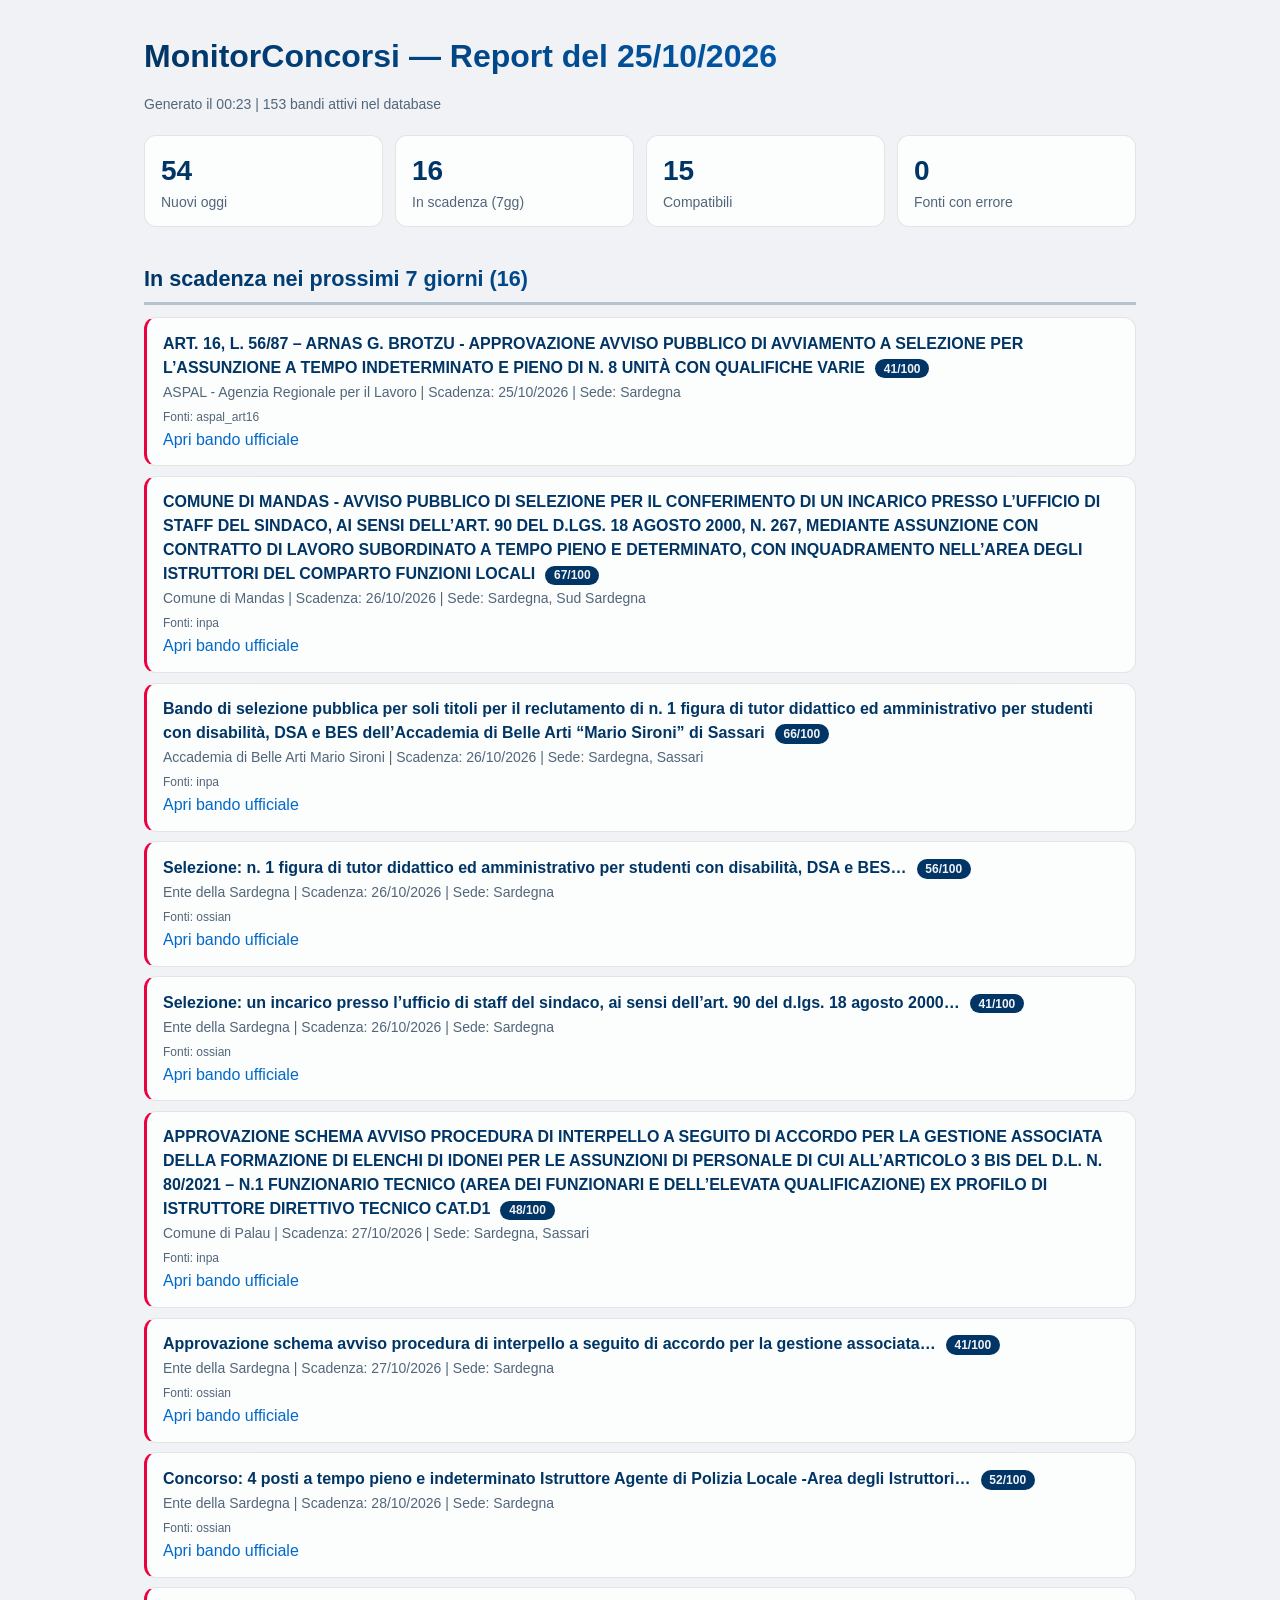
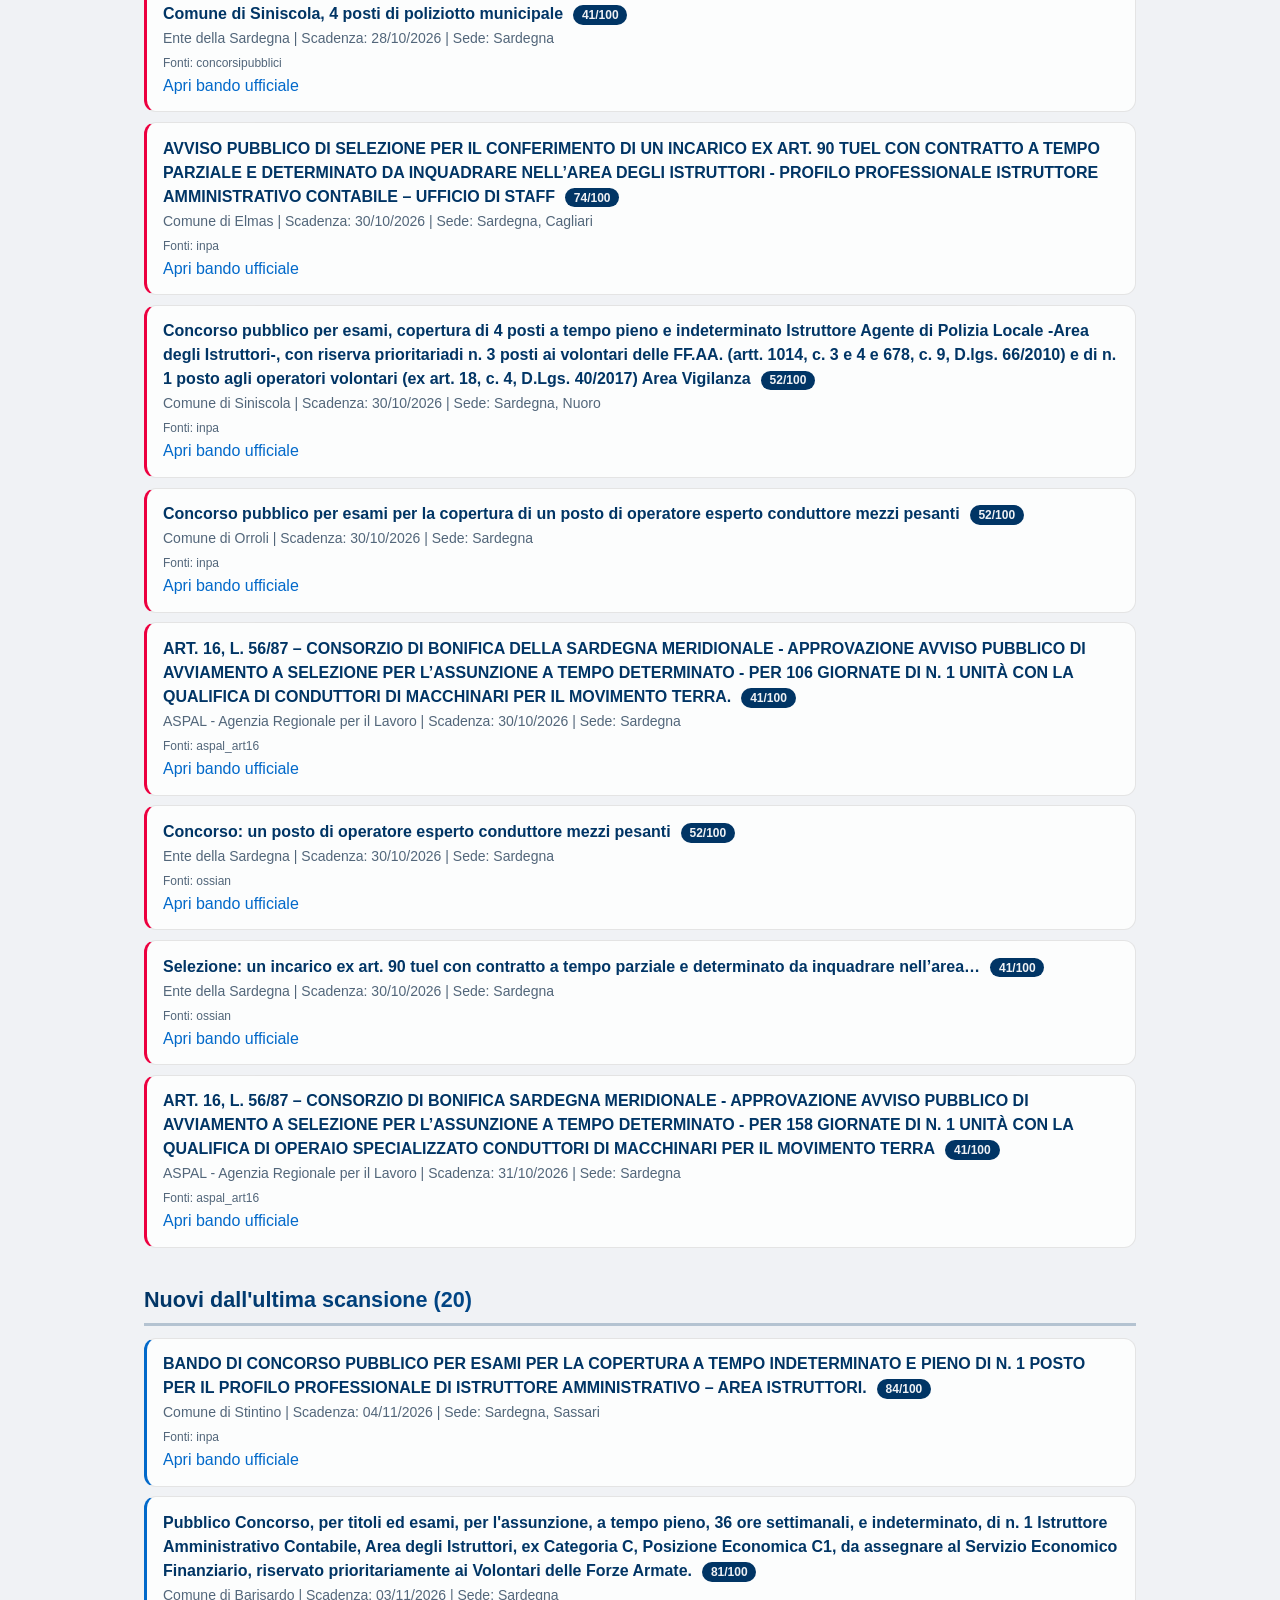
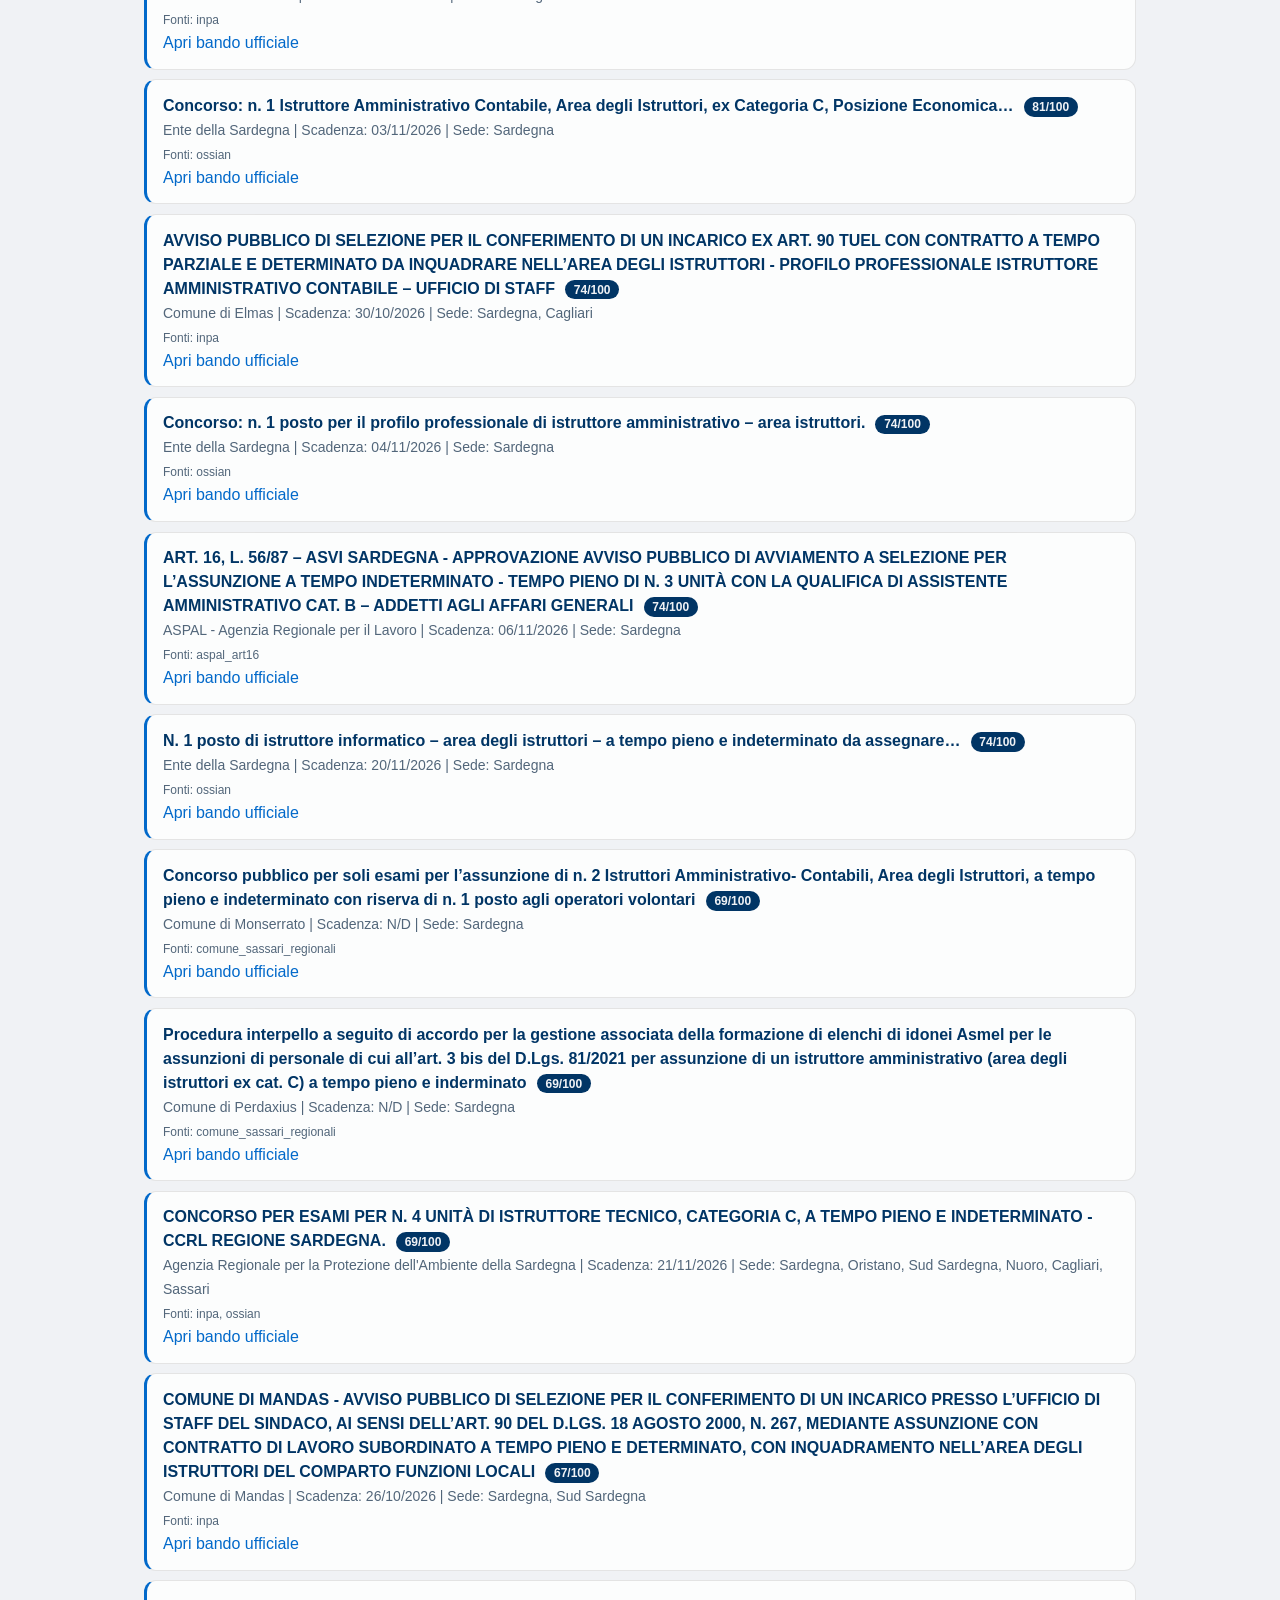
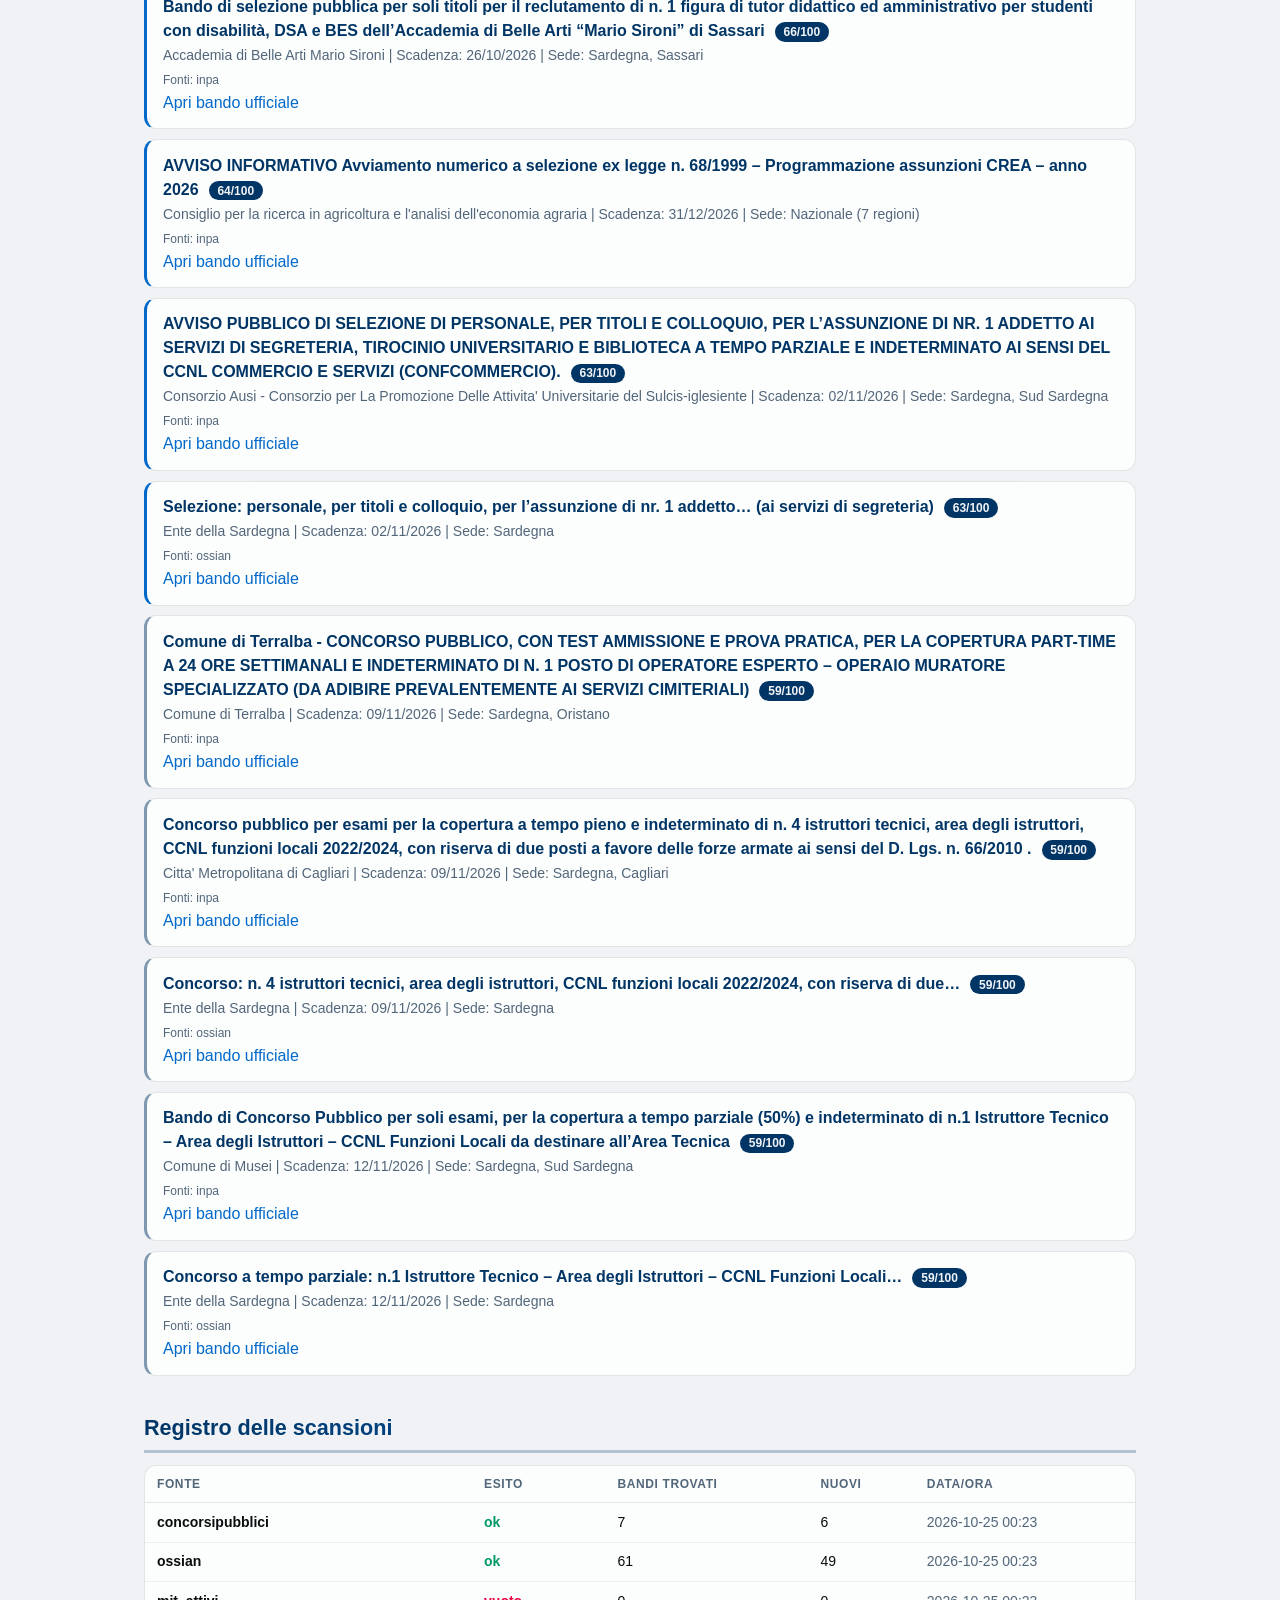
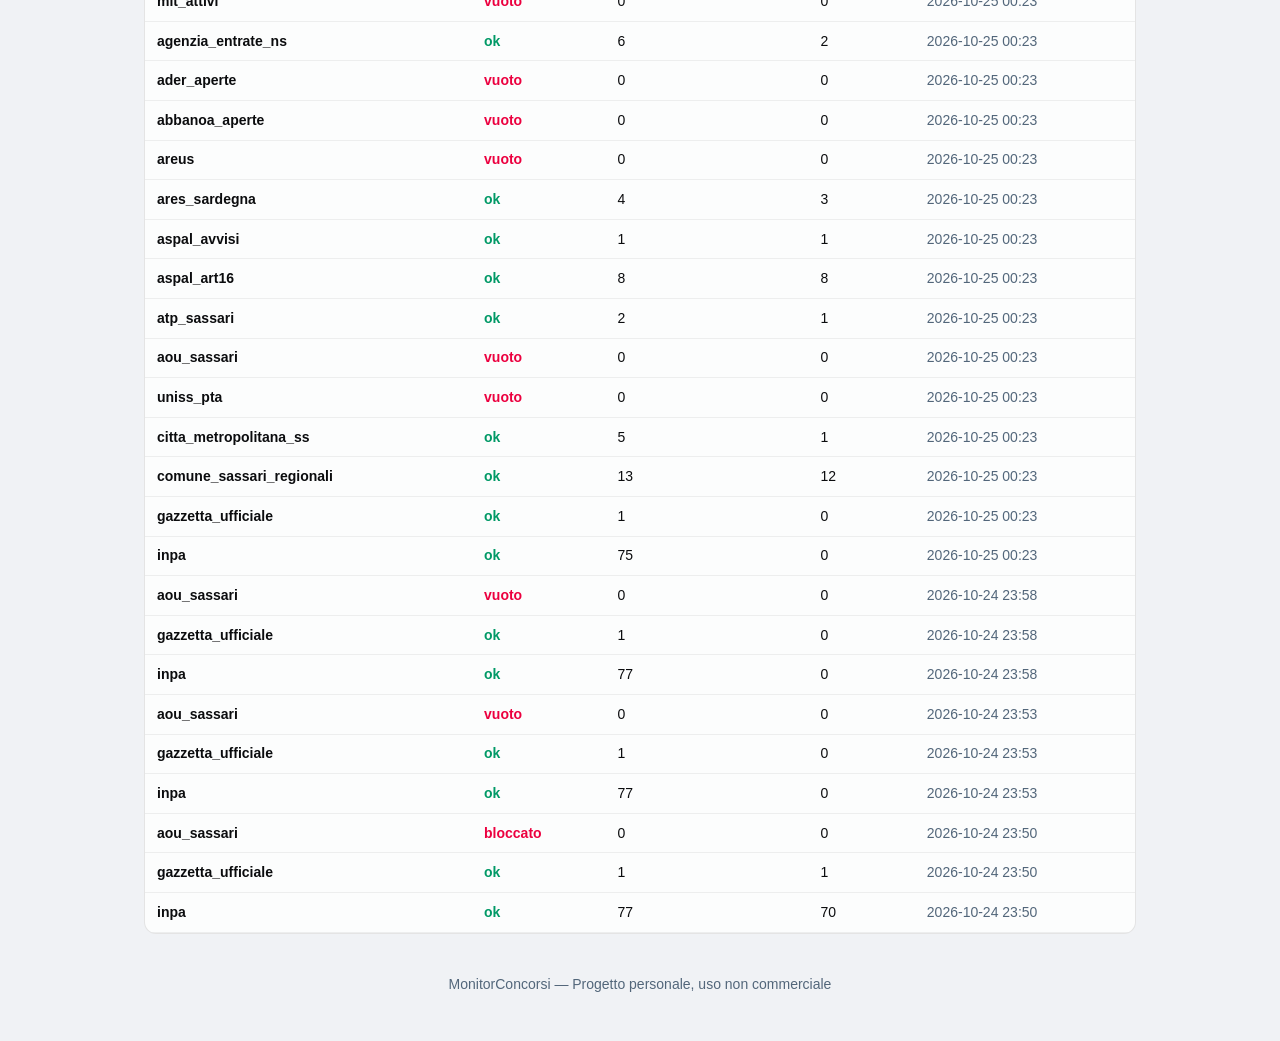
==== data/report_giornaliero.html @ dea38532 "MonitorConcorsi: prima versione online" ====
<!DOCTYPE html>
<html lang="it">
<head>
    <meta charset="UTF-8">
    <meta name="viewport" content="width=device-width, initial-scale=1.0">
    <title>MonitorConcorsi — Report 25/10/2026</title>
    <style>
        /* Palette di stepservizi.net/new */
        :root { --fg: 11 12 14; --bg: 240 242 245; --surface: 255 255 255; --primary: 1 53 101;
                 --primary-600: 2 105 202; --muted: 82 102 122; --danger: oklch(.586 .253 17.585);
                 --success: oklch(.596 .145 163.225); color-scheme: light; }
        @media (prefers-color-scheme: dark) {
            :root { --fg: 204 204 204; --bg: 14 21 37; --surface: 20 29 50; --primary: 138 206 255;
                     --primary-600: 51 170 255; --muted: 109 134 197; --danger: oklch(.712 .194 13.428);
                     --success: oklch(.765 .177 163.223); color-scheme: dark; }
        }
        * { box-sizing: border-box; }
        body { font-family: -apple-system, BlinkMacSystemFont, "Segoe UI", Roboto, "Helvetica Neue", Arial, sans-serif;
                max-width: 64rem; margin: 0 auto; padding: 2rem 1rem; background: rgb(var(--bg)); color: rgb(var(--fg)); line-height: 1.5; }
        h1, h2 { font-weight: 700; background: linear-gradient(to right, rgb(var(--primary)), rgb(var(--primary-600)));
                  -webkit-background-clip: text; background-clip: text; color: transparent; }
        h1 { font-size: 2rem; margin: 0 0 .25rem; }
        h2 { font-size: 1.35rem; margin: 2.25rem 0 .75rem; padding-bottom: .4rem; border-bottom: 3px solid rgb(var(--primary) / .25); }
        .bando { background: rgb(var(--surface) / .8); border: 1px solid rgb(var(--fg) / .1); border-left: 3px solid rgb(var(--primary) / .5);
                  border-radius: .75rem; padding: .85rem 1rem; margin: .6rem 0; }
        .bando strong { color: rgb(var(--primary)); }
        .bando.urgente { border-left-color: var(--danger); }
        .bando.alto { border-left-color: rgb(var(--primary-600)); }
        .punteggio { display: inline-block; background: rgb(var(--primary)); color: rgb(var(--bg)); padding: .05rem .55rem;
                      border-radius: 9999px; font-size: .75rem; font-weight: 600; margin-left: .35rem; }
        .fonte { font-size: .75rem; color: rgb(var(--muted)); }
        .meta { color: rgb(var(--muted)); font-size: .875rem; }
        a { color: rgb(var(--primary-600)); text-decoration: none; font-weight: 500; }
        a:hover { text-decoration: underline; }
        .stats { display: grid; grid-template-columns: repeat(auto-fit, minmax(9rem, 1fr)); gap: .75rem; margin-top: 1.25rem; }
        .stat { background: rgb(var(--surface) / .8); border: 1px solid rgb(var(--fg) / .1); border-radius: .75rem; padding: .85rem 1rem; font-size: .875rem; color: rgb(var(--muted)); }
        .stat strong { display: block; font-size: 1.75rem; color: rgb(var(--primary)); }
        .tabella { overflow-x: auto; border: 1px solid rgb(var(--fg) / .1); border-radius: .75rem; background: rgb(var(--surface) / .8); }
        table { width: 100%; border-collapse: collapse; font-size: .875rem; }
        th { text-align: left; padding: .55rem .75rem; color: rgb(var(--muted)); font-size: .75rem; text-transform: uppercase; letter-spacing: .05em;
              border-bottom: 1px solid rgb(var(--fg) / .1); }
        td { padding: .55rem .75rem; border-bottom: 1px solid rgb(var(--fg) / .06); }
        .ok { color: var(--success); font-weight: 600; }
        .errore-fonte { color: var(--danger); font-weight: 600; }
    </style>
</head>
<body>
    <h1>MonitorConcorsi — Report del 25/10/2026</h1>
    <p class="meta">Generato il 00:23 | 153 bandi attivi nel database</p>
    
    <div class="stats">
        <div class="stat"><strong>54</strong>Nuovi oggi</div>
        <div class="stat"><strong>16</strong>In scadenza (7gg)</div>
        <div class="stat"><strong>15</strong>Compatibili</div>
        <div class="stat"><strong>0</strong>Fonti con errore</div>
    </div>

    <h2>In scadenza nei prossimi 7 giorni (16)</h2>
        <div class="bando urgente">
            <strong>ART. 16, L. 56/87 – ARNAS G. BROTZU - APPROVAZIONE AVVISO PUBBLICO DI AVVIAMENTO A SELEZIONE PER L’ASSUNZIONE A TEMPO INDETERMINATO E PIENO DI N. 8 UNITÀ CON QUALIFICHE VARIE</strong>
            <span class="punteggio">41/100</span><br>
            <span class="meta">
                ASPAL - Agenzia Regionale per il Lavoro |
                Scadenza: 25/10/2026 |
                Sede: Sardegna
            </span><br>
            <span class="fonte">Fonti: aspal_art16</span><br>
            <a href="https://agenziaregionaleperillavoro.regione.sardegna.it/j/v/2362?s=44&amp;v=9&amp;c=93504&amp;c1=4920&amp;id=117454&amp;tipoconc=2" target="_blank" rel="noopener">Apri bando ufficiale</a>
        </div>
        <div class="bando urgente">
            <strong>COMUNE DI MANDAS - AVVISO PUBBLICO DI SELEZIONE PER IL CONFERIMENTO DI UN INCARICO PRESSO L’UFFICIO DI STAFF DEL SINDACO, AI SENSI DELL’ART. 90 DEL D.LGS. 18 AGOSTO 2000, N. 267, MEDIANTE ASSUNZIONE CON CONTRATTO DI LAVORO SUBORDINATO A TEMPO PIENO E DETERMINATO, CON INQUADRAMENTO NELL’AREA DEGLI ISTRUTTORI DEL COMPARTO FUNZIONI LOCALI</strong>
            <span class="punteggio">67/100</span><br>
            <span class="meta">
                Comune di Mandas |
                Scadenza: 26/10/2026 |
                Sede: Sardegna, Sud Sardegna
            </span><br>
            <span class="fonte">Fonti: inpa</span><br>
            <a href="https://www.inpa.gov.it/bandi-e-avvisi/dettaglio-bando-avviso/?concorso_id=2dc8e95291df4ca794faa5e4aa4362a0" target="_blank" rel="noopener">Apri bando ufficiale</a>
        </div>
        <div class="bando urgente">
            <strong>Bando di selezione pubblica per soli titoli per il reclutamento di n. 1 figura di tutor didattico ed amministrativo per studenti con disabilità, DSA e BES dell’Accademia di Belle Arti “Mario Sironi” di Sassari</strong>
            <span class="punteggio">66/100</span><br>
            <span class="meta">
                Accademia di Belle Arti Mario Sironi |
                Scadenza: 26/10/2026 |
                Sede: Sardegna, Sassari
            </span><br>
            <span class="fonte">Fonti: inpa</span><br>
            <a href="https://www.inpa.gov.it/bandi-e-avvisi/dettaglio-bando-avviso/?concorso_id=0253879d53474bb5bbb5c0ef3e509d01" target="_blank" rel="noopener">Apri bando ufficiale</a>
        </div>
        <div class="bando urgente">
            <strong>Selezione: n. 1 figura di tutor didattico ed amministrativo per studenti con disabilità, DSA e BES…</strong>
            <span class="punteggio">56/100</span><br>
            <span class="meta">
                Ente della Sardegna |
                Scadenza: 26/10/2026 |
                Sede: Sardegna
            </span><br>
            <span class="fonte">Fonti: ossian</span><br>
            <a href="https://ossian.cloud/concorsi/concorso/0253879d53474bb5bbb5c0ef3e509d01.html" target="_blank" rel="noopener">Apri bando ufficiale</a>
        </div>
        <div class="bando urgente">
            <strong>Selezione: un incarico presso l’ufficio di staff del sindaco, ai sensi dell’art. 90 del d.lgs. 18 agosto 2000…</strong>
            <span class="punteggio">41/100</span><br>
            <span class="meta">
                Ente della Sardegna |
                Scadenza: 26/10/2026 |
                Sede: Sardegna
            </span><br>
            <span class="fonte">Fonti: ossian</span><br>
            <a href="https://ossian.cloud/concorsi/concorso/2dc8e95291df4ca794faa5e4aa4362a0.html" target="_blank" rel="noopener">Apri bando ufficiale</a>
        </div>
        <div class="bando urgente">
            <strong>APPROVAZIONE SCHEMA AVVISO PROCEDURA DI INTERPELLO A SEGUITO DI ACCORDO PER LA GESTIONE ASSOCIATA DELLA FORMAZIONE DI ELENCHI DI IDONEI PER LE ASSUNZIONI DI PERSONALE DI CUI ALL’ARTICOLO 3 BIS DEL D.L. N. 80/2021 – N.1 FUNZIONARIO TECNICO (AREA DEI FUNZIONARI E DELL’ELEVATA QUALIFICAZIONE) EX PROFILO DI ISTRUTTORE DIRETTIVO TECNICO CAT.D1</strong>
            <span class="punteggio">48/100</span><br>
            <span class="meta">
                Comune di Palau |
                Scadenza: 27/10/2026 |
                Sede: Sardegna, Sassari
            </span><br>
            <span class="fonte">Fonti: inpa</span><br>
            <a href="https://www.inpa.gov.it/bandi-e-avvisi/dettaglio-bando-avviso/?concorso_id=200a36366c304a559a737107ed936141" target="_blank" rel="noopener">Apri bando ufficiale</a>
        </div>
        <div class="bando urgente">
            <strong>Approvazione schema avviso procedura di interpello a seguito di accordo per la gestione associata…</strong>
            <span class="punteggio">41/100</span><br>
            <span class="meta">
                Ente della Sardegna |
                Scadenza: 27/10/2026 |
                Sede: Sardegna
            </span><br>
            <span class="fonte">Fonti: ossian</span><br>
            <a href="https://ossian.cloud/concorsi/concorso/200a36366c304a559a737107ed936141.html" target="_blank" rel="noopener">Apri bando ufficiale</a>
        </div>
        <div class="bando urgente">
            <strong>Concorso: 4 posti a tempo pieno e indeterminato Istruttore Agente di Polizia Locale -Area degli Istruttori…</strong>
            <span class="punteggio">52/100</span><br>
            <span class="meta">
                Ente della Sardegna |
                Scadenza: 28/10/2026 |
                Sede: Sardegna
            </span><br>
            <span class="fonte">Fonti: ossian</span><br>
            <a href="https://ossian.cloud/concorsi/concorso/cab3d535ab6043909b3ea56ab62d73cf.html" target="_blank" rel="noopener">Apri bando ufficiale</a>
        </div>
        <div class="bando urgente">
            <strong>Comune di Siniscola, 4 posti di poliziotto municipale</strong>
            <span class="punteggio">41/100</span><br>
            <span class="meta">
                Ente della Sardegna |
                Scadenza: 28/10/2026 |
                Sede: Sardegna
            </span><br>
            <span class="fonte">Fonti: concorsipubblici</span><br>
            <a href="https://www.concorsipubblici.com/comune-di-siniscola-concorso-poliziotto-municipale-agente-polizia-locale-agente-di-polizia" target="_blank" rel="noopener">Apri bando ufficiale</a>
        </div>
        <div class="bando urgente">
            <strong>AVVISO PUBBLICO DI SELEZIONE PER IL CONFERIMENTO DI UN INCARICO EX ART. 90 TUEL CON CONTRATTO A TEMPO PARZIALE E DETERMINATO DA INQUADRARE NELL’AREA DEGLI ISTRUTTORI - PROFILO PROFESSIONALE ISTRUTTORE AMMINISTRATIVO CONTABILE – UFFICIO DI STAFF</strong>
            <span class="punteggio">74/100</span><br>
            <span class="meta">
                Comune di Elmas |
                Scadenza: 30/10/2026 |
                Sede: Sardegna, Cagliari
            </span><br>
            <span class="fonte">Fonti: inpa</span><br>
            <a href="https://www.inpa.gov.it/bandi-e-avvisi/dettaglio-bando-avviso/?concorso_id=463ee28680644aa0a013ed128a25cb35" target="_blank" rel="noopener">Apri bando ufficiale</a>
        </div>
        <div class="bando urgente">
            <strong>Concorso pubblico per esami, copertura di 4 posti a tempo pieno e indeterminato Istruttore Agente di Polizia Locale -Area degli Istruttori-, con riserva prioritariadi n. 3 posti ai volontari delle FF.AA. (artt. 1014, c. 3 e 4 e 678, c. 9, D.lgs. 66/2010) e di n. 1 posto agli operatori volontari (ex art. 18, c. 4, D.Lgs. 40/2017) Area Vigilanza</strong>
            <span class="punteggio">52/100</span><br>
            <span class="meta">
                Comune di Siniscola |
                Scadenza: 30/10/2026 |
                Sede: Sardegna, Nuoro
            </span><br>
            <span class="fonte">Fonti: inpa</span><br>
            <a href="https://www.inpa.gov.it/bandi-e-avvisi/dettaglio-bando-avviso/?concorso_id=cab3d535ab6043909b3ea56ab62d73cf" target="_blank" rel="noopener">Apri bando ufficiale</a>
        </div>
        <div class="bando urgente">
            <strong>Concorso pubblico per esami per la copertura di un posto di operatore esperto conduttore mezzi pesanti</strong>
            <span class="punteggio">52/100</span><br>
            <span class="meta">
                Comune di Orroli |
                Scadenza: 30/10/2026 |
                Sede: Sardegna
            </span><br>
            <span class="fonte">Fonti: inpa</span><br>
            <a href="https://www.inpa.gov.it/bandi-e-avvisi/dettaglio-bando-avviso/?concorso_id=041f1b85606641e5abd2f0debc8762e8" target="_blank" rel="noopener">Apri bando ufficiale</a>
        </div>
        <div class="bando urgente">
            <strong>ART. 16, L. 56/87 – CONSORZIO DI BONIFICA DELLA SARDEGNA MERIDIONALE - APPROVAZIONE AVVISO PUBBLICO DI AVVIAMENTO A SELEZIONE PER L’ASSUNZIONE A TEMPO DETERMINATO - PER 106 GIORNATE DI N. 1 UNITÀ CON LA QUALIFICA DI CONDUTTORI DI MACCHINARI PER IL MOVIMENTO TERRA.</strong>
            <span class="punteggio">41/100</span><br>
            <span class="meta">
                ASPAL - Agenzia Regionale per il Lavoro |
                Scadenza: 30/10/2026 |
                Sede: Sardegna
            </span><br>
            <span class="fonte">Fonti: aspal_art16</span><br>
            <a href="https://agenziaregionaleperillavoro.regione.sardegna.it/j/v/2362?s=44&amp;v=9&amp;c=93504&amp;c1=4920&amp;id=117929&amp;tipoconc=2" target="_blank" rel="noopener">Apri bando ufficiale</a>
        </div>
        <div class="bando urgente">
            <strong>Concorso: un posto di operatore esperto conduttore mezzi pesanti</strong>
            <span class="punteggio">52/100</span><br>
            <span class="meta">
                Ente della Sardegna |
                Scadenza: 30/10/2026 |
                Sede: Sardegna
            </span><br>
            <span class="fonte">Fonti: ossian</span><br>
            <a href="https://ossian.cloud/concorsi/concorso/041f1b85606641e5abd2f0debc8762e8.html" target="_blank" rel="noopener">Apri bando ufficiale</a>
        </div>
        <div class="bando urgente">
            <strong>Selezione: un incarico ex art. 90 tuel con contratto a tempo parziale e determinato da inquadrare nell’area…</strong>
            <span class="punteggio">41/100</span><br>
            <span class="meta">
                Ente della Sardegna |
                Scadenza: 30/10/2026 |
                Sede: Sardegna
            </span><br>
            <span class="fonte">Fonti: ossian</span><br>
            <a href="https://ossian.cloud/concorsi/concorso/463ee28680644aa0a013ed128a25cb35.html" target="_blank" rel="noopener">Apri bando ufficiale</a>
        </div>
        <div class="bando urgente">
            <strong>ART. 16, L. 56/87 – CONSORZIO DI BONIFICA SARDEGNA MERIDIONALE - APPROVAZIONE AVVISO PUBBLICO DI AVVIAMENTO A SELEZIONE PER L’ASSUNZIONE A TEMPO DETERMINATO - PER 158 GIORNATE DI N. 1 UNITÀ CON LA QUALIFICA DI OPERAIO SPECIALIZZATO CONDUTTORI DI MACCHINARI PER IL MOVIMENTO TERRA</strong>
            <span class="punteggio">41/100</span><br>
            <span class="meta">
                ASPAL - Agenzia Regionale per il Lavoro |
                Scadenza: 31/10/2026 |
                Sede: Sardegna
            </span><br>
            <span class="fonte">Fonti: aspal_art16</span><br>
            <a href="https://agenziaregionaleperillavoro.regione.sardegna.it/j/v/2362?s=44&amp;v=9&amp;c=93504&amp;c1=4920&amp;id=117821&amp;tipoconc=2" target="_blank" rel="noopener">Apri bando ufficiale</a>
        </div>
    <h2>Nuovi dall'ultima scansione (20)</h2>
        <div class="bando alto">
            <strong>BANDO DI CONCORSO PUBBLICO PER ESAMI PER LA COPERTURA A TEMPO INDETERMINATO E PIENO DI N. 1 POSTO PER IL PROFILO PROFESSIONALE DI ISTRUTTORE AMMINISTRATIVO – AREA ISTRUTTORI.</strong>
            <span class="punteggio">84/100</span><br>
            <span class="meta">
                Comune di Stintino |
                Scadenza: 04/11/2026 |
                Sede: Sardegna, Sassari
            </span><br>
            <span class="fonte">Fonti: inpa</span><br>
            <a href="https://www.inpa.gov.it/bandi-e-avvisi/dettaglio-bando-avviso/?concorso_id=539abe8122844004a1eddf23e623e2d9" target="_blank" rel="noopener">Apri bando ufficiale</a>
        </div>
        <div class="bando alto">
            <strong>Pubblico Concorso, per titoli ed esami, per l&#x27;assunzione, a tempo pieno, 36 ore settimanali, e indeterminato, di n. 1 Istruttore Amministrativo Contabile, Area degli Istruttori, ex Categoria C, Posizione Economica C1, da assegnare al Servizio Economico Finanziario, riservato prioritariamente ai Volontari delle Forze Armate.</strong>
            <span class="punteggio">81/100</span><br>
            <span class="meta">
                Comune di Barisardo |
                Scadenza: 03/11/2026 |
                Sede: Sardegna
            </span><br>
            <span class="fonte">Fonti: inpa</span><br>
            <a href="https://www.inpa.gov.it/bandi-e-avvisi/dettaglio-bando-avviso/?concorso_id=c761e3d6432e4e83ac3c2186f3c7da44" target="_blank" rel="noopener">Apri bando ufficiale</a>
        </div>
        <div class="bando alto">
            <strong>Concorso: n. 1 Istruttore Amministrativo Contabile, Area degli Istruttori, ex Categoria C, Posizione Economica…</strong>
            <span class="punteggio">81/100</span><br>
            <span class="meta">
                Ente della Sardegna |
                Scadenza: 03/11/2026 |
                Sede: Sardegna
            </span><br>
            <span class="fonte">Fonti: ossian</span><br>
            <a href="https://ossian.cloud/concorsi/concorso/c761e3d6432e4e83ac3c2186f3c7da44.html" target="_blank" rel="noopener">Apri bando ufficiale</a>
        </div>
        <div class="bando alto">
            <strong>AVVISO PUBBLICO DI SELEZIONE PER IL CONFERIMENTO DI UN INCARICO EX ART. 90 TUEL CON CONTRATTO A TEMPO PARZIALE E DETERMINATO DA INQUADRARE NELL’AREA DEGLI ISTRUTTORI - PROFILO PROFESSIONALE ISTRUTTORE AMMINISTRATIVO CONTABILE – UFFICIO DI STAFF</strong>
            <span class="punteggio">74/100</span><br>
            <span class="meta">
                Comune di Elmas |
                Scadenza: 30/10/2026 |
                Sede: Sardegna, Cagliari
            </span><br>
            <span class="fonte">Fonti: inpa</span><br>
            <a href="https://www.inpa.gov.it/bandi-e-avvisi/dettaglio-bando-avviso/?concorso_id=463ee28680644aa0a013ed128a25cb35" target="_blank" rel="noopener">Apri bando ufficiale</a>
        </div>
        <div class="bando alto">
            <strong>Concorso: n. 1 posto per il profilo professionale di istruttore amministrativo – area istruttori.</strong>
            <span class="punteggio">74/100</span><br>
            <span class="meta">
                Ente della Sardegna |
                Scadenza: 04/11/2026 |
                Sede: Sardegna
            </span><br>
            <span class="fonte">Fonti: ossian</span><br>
            <a href="https://ossian.cloud/concorsi/concorso/539abe8122844004a1eddf23e623e2d9.html" target="_blank" rel="noopener">Apri bando ufficiale</a>
        </div>
        <div class="bando alto">
            <strong>ART. 16, L. 56/87 – ASVI SARDEGNA - APPROVAZIONE AVVISO PUBBLICO DI AVVIAMENTO A SELEZIONE PER L’ASSUNZIONE A TEMPO INDETERMINATO - TEMPO PIENO DI N. 3 UNITÀ CON LA QUALIFICA DI ASSISTENTE AMMINISTRATIVO CAT. B – ADDETTI AGLI AFFARI GENERALI</strong>
            <span class="punteggio">74/100</span><br>
            <span class="meta">
                ASPAL - Agenzia Regionale per il Lavoro |
                Scadenza: 06/11/2026 |
                Sede: Sardegna
            </span><br>
            <span class="fonte">Fonti: aspal_art16</span><br>
            <a href="https://agenziaregionaleperillavoro.regione.sardegna.it/j/v/2362?s=44&amp;v=9&amp;c=93504&amp;c1=4920&amp;id=116457&amp;tipoconc=2" target="_blank" rel="noopener">Apri bando ufficiale</a>
        </div>
        <div class="bando alto">
            <strong>N. 1 posto di istruttore informatico – area degli istruttori – a tempo pieno e indeterminato da assegnare…</strong>
            <span class="punteggio">74/100</span><br>
            <span class="meta">
                Ente della Sardegna |
                Scadenza: 20/11/2026 |
                Sede: Sardegna
            </span><br>
            <span class="fonte">Fonti: ossian</span><br>
            <a href="https://ossian.cloud/concorsi/concorso/4e346756d62741308142fa617a2da3aa.html" target="_blank" rel="noopener">Apri bando ufficiale</a>
        </div>
        <div class="bando alto">
            <strong>Concorso pubblico per soli esami per l’assunzione di n. 2 Istruttori Amministrativo- Contabili, Area degli Istruttori, a tempo pieno e indeterminato con riserva di n. 1 posto agli operatori volontari</strong>
            <span class="punteggio">69/100</span><br>
            <span class="meta">
                Comune di Monserrato |
                Scadenza: N/D |
                Sede: Sardegna
            </span><br>
            <span class="fonte">Fonti: comune_sassari_regionali</span><br>
            <a href="https://monserrato.etrasparenza.it/archivio22_bandi-di-concorso_0_25790_640_1.html" target="_blank" rel="noopener">Apri bando ufficiale</a>
        </div>
        <div class="bando alto">
            <strong>Procedura interpello a seguito di accordo per la gestione associata della formazione di elenchi di idonei Asmel per le assunzioni di personale di cui all’art. 3 bis del D.Lgs. 81/2021 per assunzione di un istruttore amministrativo (area degli istruttori ex cat. C) a tempo pieno e inderminato</strong>
            <span class="punteggio">69/100</span><br>
            <span class="meta">
                Comune di Perdaxius |
                Scadenza: N/D |
                Sede: Sardegna
            </span><br>
            <span class="fonte">Fonti: comune_sassari_regionali</span><br>
            <a href="https://servizi.comune.perdaxius.su.it/mc/mc_p_dettaglio.php?id_pubbl=20889" target="_blank" rel="noopener">Apri bando ufficiale</a>
        </div>
        <div class="bando alto">
            <strong>CONCORSO PER ESAMI PER N. 4 UNITÀ DI ISTRUTTORE TECNICO, CATEGORIA C, A TEMPO PIENO E INDETERMINATO - CCRL REGIONE SARDEGNA.</strong>
            <span class="punteggio">69/100</span><br>
            <span class="meta">
                Agenzia Regionale per la Protezione dell&#x27;Ambiente della Sardegna |
                Scadenza: 21/11/2026 |
                Sede: Sardegna, Oristano, Sud Sardegna, Nuoro, Cagliari, Sassari
            </span><br>
            <span class="fonte">Fonti: inpa, ossian</span><br>
            <a href="https://www.inpa.gov.it/bandi-e-avvisi/dettaglio-bando-avviso/?concorso_id=a4eca1c484f44388b190cbba5c5a362c" target="_blank" rel="noopener">Apri bando ufficiale</a>
        </div>
        <div class="bando alto">
            <strong>COMUNE DI MANDAS - AVVISO PUBBLICO DI SELEZIONE PER IL CONFERIMENTO DI UN INCARICO PRESSO L’UFFICIO DI STAFF DEL SINDACO, AI SENSI DELL’ART. 90 DEL D.LGS. 18 AGOSTO 2000, N. 267, MEDIANTE ASSUNZIONE CON CONTRATTO DI LAVORO SUBORDINATO A TEMPO PIENO E DETERMINATO, CON INQUADRAMENTO NELL’AREA DEGLI ISTRUTTORI DEL COMPARTO FUNZIONI LOCALI</strong>
            <span class="punteggio">67/100</span><br>
            <span class="meta">
                Comune di Mandas |
                Scadenza: 26/10/2026 |
                Sede: Sardegna, Sud Sardegna
            </span><br>
            <span class="fonte">Fonti: inpa</span><br>
            <a href="https://www.inpa.gov.it/bandi-e-avvisi/dettaglio-bando-avviso/?concorso_id=2dc8e95291df4ca794faa5e4aa4362a0" target="_blank" rel="noopener">Apri bando ufficiale</a>
        </div>
        <div class="bando alto">
            <strong>Bando di selezione pubblica per soli titoli per il reclutamento di n. 1 figura di tutor didattico ed amministrativo per studenti con disabilità, DSA e BES dell’Accademia di Belle Arti “Mario Sironi” di Sassari</strong>
            <span class="punteggio">66/100</span><br>
            <span class="meta">
                Accademia di Belle Arti Mario Sironi |
                Scadenza: 26/10/2026 |
                Sede: Sardegna, Sassari
            </span><br>
            <span class="fonte">Fonti: inpa</span><br>
            <a href="https://www.inpa.gov.it/bandi-e-avvisi/dettaglio-bando-avviso/?concorso_id=0253879d53474bb5bbb5c0ef3e509d01" target="_blank" rel="noopener">Apri bando ufficiale</a>
        </div>
        <div class="bando alto">
            <strong>AVVISO INFORMATIVO Avviamento numerico a selezione ex legge n. 68/1999 – Programmazione assunzioni CREA – anno 2026</strong>
            <span class="punteggio">64/100</span><br>
            <span class="meta">
                Consiglio per la ricerca in agricoltura e l&#x27;analisi dell&#x27;economia agraria |
                Scadenza: 31/12/2026 |
                Sede: Nazionale (7 regioni)
            </span><br>
            <span class="fonte">Fonti: inpa</span><br>
            <a href="https://www.inpa.gov.it/bandi-e-avvisi/dettaglio-bando-avviso/?concorso_id=cb06e02c72184265a03a8169c134e076" target="_blank" rel="noopener">Apri bando ufficiale</a>
        </div>
        <div class="bando alto">
            <strong>AVVISO PUBBLICO DI SELEZIONE DI PERSONALE, PER TITOLI E COLLOQUIO, PER L’ASSUNZIONE DI NR. 1 ADDETTO AI SERVIZI DI SEGRETERIA, TIROCINIO UNIVERSITARIO E BIBLIOTECA A TEMPO PARZIALE E INDETERMINATO AI SENSI DEL CCNL COMMERCIO E SERVIZI (CONFCOMMERCIO).</strong>
            <span class="punteggio">63/100</span><br>
            <span class="meta">
                Consorzio Ausi - Consorzio per La Promozione Delle Attivita&#x27; Universitarie del Sulcis-iglesiente |
                Scadenza: 02/11/2026 |
                Sede: Sardegna, Sud Sardegna
            </span><br>
            <span class="fonte">Fonti: inpa</span><br>
            <a href="https://www.inpa.gov.it/bandi-e-avvisi/dettaglio-bando-avviso/?concorso_id=0ab64ad5dbb647f099b05da3d754b714" target="_blank" rel="noopener">Apri bando ufficiale</a>
        </div>
        <div class="bando alto">
            <strong>Selezione: personale, per titoli e colloquio, per l’assunzione di nr. 1 addetto… (ai servizi di segreteria)</strong>
            <span class="punteggio">63/100</span><br>
            <span class="meta">
                Ente della Sardegna |
                Scadenza: 02/11/2026 |
                Sede: Sardegna
            </span><br>
            <span class="fonte">Fonti: ossian</span><br>
            <a href="https://ossian.cloud/concorsi/concorso/0ab64ad5dbb647f099b05da3d754b714.html" target="_blank" rel="noopener">Apri bando ufficiale</a>
        </div>
        <div class="bando ">
            <strong>Comune di Terralba - CONCORSO PUBBLICO, CON TEST AMMISSIONE E PROVA PRATICA, PER LA COPERTURA PART-TIME A 24 ORE SETTIMANALI E INDETERMINATO DI N. 1 POSTO DI OPERATORE ESPERTO – OPERAIO MURATORE SPECIALIZZATO (DA ADIBIRE PREVALENTEMENTE AI SERVIZI CIMITERIALI)</strong>
            <span class="punteggio">59/100</span><br>
            <span class="meta">
                Comune di Terralba |
                Scadenza: 09/11/2026 |
                Sede: Sardegna, Oristano
            </span><br>
            <span class="fonte">Fonti: inpa</span><br>
            <a href="https://www.inpa.gov.it/bandi-e-avvisi/dettaglio-bando-avviso/?concorso_id=e22b7e8376864e90ba46e8ea60adb93b" target="_blank" rel="noopener">Apri bando ufficiale</a>
        </div>
        <div class="bando ">
            <strong>Concorso pubblico per esami per la copertura a tempo pieno e indeterminato di n. 4 istruttori tecnici, area degli istruttori, CCNL funzioni locali 2022/2024, con riserva di due posti a favore delle forze armate ai sensi del D. Lgs. n. 66/2010 .</strong>
            <span class="punteggio">59/100</span><br>
            <span class="meta">
                Citta&#x27; Metropolitana di Cagliari |
                Scadenza: 09/11/2026 |
                Sede: Sardegna, Cagliari
            </span><br>
            <span class="fonte">Fonti: inpa</span><br>
            <a href="https://www.inpa.gov.it/bandi-e-avvisi/dettaglio-bando-avviso/?concorso_id=93e9a6ef7d7e45468bceaf75d775e63a" target="_blank" rel="noopener">Apri bando ufficiale</a>
        </div>
        <div class="bando ">
            <strong>Concorso: n. 4 istruttori tecnici, area degli istruttori, CCNL funzioni locali 2022/2024, con riserva di due…</strong>
            <span class="punteggio">59/100</span><br>
            <span class="meta">
                Ente della Sardegna |
                Scadenza: 09/11/2026 |
                Sede: Sardegna
            </span><br>
            <span class="fonte">Fonti: ossian</span><br>
            <a href="https://ossian.cloud/concorsi/concorso/93e9a6ef7d7e45468bceaf75d775e63a.html" target="_blank" rel="noopener">Apri bando ufficiale</a>
        </div>
        <div class="bando ">
            <strong>Bando di Concorso Pubblico per soli esami, per la copertura a tempo parziale (50%) e indeterminato di n.1 Istruttore Tecnico – Area degli Istruttori – CCNL Funzioni Locali da destinare all’Area Tecnica</strong>
            <span class="punteggio">59/100</span><br>
            <span class="meta">
                Comune di Musei |
                Scadenza: 12/11/2026 |
                Sede: Sardegna, Sud Sardegna
            </span><br>
            <span class="fonte">Fonti: inpa</span><br>
            <a href="https://www.inpa.gov.it/bandi-e-avvisi/dettaglio-bando-avviso/?concorso_id=5efd48e6e0684a7495c3f801bf7f5197" target="_blank" rel="noopener">Apri bando ufficiale</a>
        </div>
        <div class="bando ">
            <strong>Concorso a tempo parziale: n.1 Istruttore Tecnico – Area degli Istruttori – CCNL Funzioni Locali…</strong>
            <span class="punteggio">59/100</span><br>
            <span class="meta">
                Ente della Sardegna |
                Scadenza: 12/11/2026 |
                Sede: Sardegna
            </span><br>
            <span class="fonte">Fonti: ossian</span><br>
            <a href="https://ossian.cloud/concorsi/concorso/5efd48e6e0684a7495c3f801bf7f5197.html" target="_blank" rel="noopener">Apri bando ufficiale</a>
        </div>
    
    
    <h2>Registro delle scansioni</h2>
    <div class="tabella"><table>
        <tr><th>Fonte</th><th>Esito</th><th>Bandi trovati</th><th>Nuovi</th><th>Data/Ora</th></tr>
        
        <tr>
            <td><strong>concorsipubblici</strong></td>
            <td class="ok">ok</td>
            <td>7</td>
            <td>6</td>
            <td class="meta">2026-10-25 00:23</td>
        </tr>
        <tr>
            <td><strong>ossian</strong></td>
            <td class="ok">ok</td>
            <td>61</td>
            <td>49</td>
            <td class="meta">2026-10-25 00:23</td>
        </tr>
        <tr>
            <td><strong>mit_attivi</strong></td>
            <td class="errore-fonte">vuoto</td>
            <td>0</td>
            <td>0</td>
            <td class="meta">2026-10-25 00:23</td>
        </tr>
        <tr>
            <td><strong>agenzia_entrate_ns</strong></td>
            <td class="ok">ok</td>
            <td>6</td>
            <td>2</td>
            <td class="meta">2026-10-25 00:23</td>
        </tr>
        <tr>
            <td><strong>ader_aperte</strong></td>
            <td class="errore-fonte">vuoto</td>
            <td>0</td>
            <td>0</td>
            <td class="meta">2026-10-25 00:23</td>
        </tr>
        <tr>
            <td><strong>abbanoa_aperte</strong></td>
            <td class="errore-fonte">vuoto</td>
            <td>0</td>
            <td>0</td>
            <td class="meta">2026-10-25 00:23</td>
        </tr>
        <tr>
            <td><strong>areus</strong></td>
            <td class="errore-fonte">vuoto</td>
            <td>0</td>
            <td>0</td>
            <td class="meta">2026-10-25 00:23</td>
        </tr>
        <tr>
            <td><strong>ares_sardegna</strong></td>
            <td class="ok">ok</td>
            <td>4</td>
            <td>3</td>
            <td class="meta">2026-10-25 00:23</td>
        </tr>
        <tr>
            <td><strong>aspal_avvisi</strong></td>
            <td class="ok">ok</td>
            <td>1</td>
            <td>1</td>
            <td class="meta">2026-10-25 00:23</td>
        </tr>
        <tr>
            <td><strong>aspal_art16</strong></td>
            <td class="ok">ok</td>
            <td>8</td>
            <td>8</td>
            <td class="meta">2026-10-25 00:23</td>
        </tr>
        <tr>
            <td><strong>atp_sassari</strong></td>
            <td class="ok">ok</td>
            <td>2</td>
            <td>1</td>
            <td class="meta">2026-10-25 00:23</td>
        </tr>
        <tr>
            <td><strong>aou_sassari</strong></td>
            <td class="errore-fonte">vuoto</td>
            <td>0</td>
            <td>0</td>
            <td class="meta">2026-10-25 00:23</td>
        </tr>
        <tr>
            <td><strong>uniss_pta</strong></td>
            <td class="errore-fonte">vuoto</td>
            <td>0</td>
            <td>0</td>
            <td class="meta">2026-10-25 00:23</td>
        </tr>
        <tr>
            <td><strong>citta_metropolitana_ss</strong></td>
            <td class="ok">ok</td>
            <td>5</td>
            <td>1</td>
            <td class="meta">2026-10-25 00:23</td>
        </tr>
        <tr>
            <td><strong>comune_sassari_regionali</strong></td>
            <td class="ok">ok</td>
            <td>13</td>
            <td>12</td>
            <td class="meta">2026-10-25 00:23</td>
        </tr>
        <tr>
            <td><strong>gazzetta_ufficiale</strong></td>
            <td class="ok">ok</td>
            <td>1</td>
            <td>0</td>
            <td class="meta">2026-10-25 00:23</td>
        </tr>
        <tr>
            <td><strong>inpa</strong></td>
            <td class="ok">ok</td>
            <td>75</td>
            <td>0</td>
            <td class="meta">2026-10-25 00:23</td>
        </tr>
        <tr>
            <td><strong>aou_sassari</strong></td>
            <td class="errore-fonte">vuoto</td>
            <td>0</td>
            <td>0</td>
            <td class="meta">2026-10-24 23:58</td>
        </tr>
        <tr>
            <td><strong>gazzetta_ufficiale</strong></td>
            <td class="ok">ok</td>
            <td>1</td>
            <td>0</td>
            <td class="meta">2026-10-24 23:58</td>
        </tr>
        <tr>
            <td><strong>inpa</strong></td>
            <td class="ok">ok</td>
            <td>77</td>
            <td>0</td>
            <td class="meta">2026-10-24 23:58</td>
        </tr>
        <tr>
            <td><strong>aou_sassari</strong></td>
            <td class="errore-fonte">vuoto</td>
            <td>0</td>
            <td>0</td>
            <td class="meta">2026-10-24 23:53</td>
        </tr>
        <tr>
            <td><strong>gazzetta_ufficiale</strong></td>
            <td class="ok">ok</td>
            <td>1</td>
            <td>0</td>
            <td class="meta">2026-10-24 23:53</td>
        </tr>
        <tr>
            <td><strong>inpa</strong></td>
            <td class="ok">ok</td>
            <td>77</td>
            <td>0</td>
            <td class="meta">2026-10-24 23:53</td>
        </tr>
        <tr>
            <td><strong>aou_sassari</strong></td>
            <td class="errore-fonte">bloccato</td>
            <td>0</td>
            <td>0</td>
            <td class="meta">2026-10-24 23:50</td>
        </tr>
        <tr>
            <td><strong>gazzetta_ufficiale</strong></td>
            <td class="ok">ok</td>
            <td>1</td>
            <td>1</td>
            <td class="meta">2026-10-24 23:50</td>
        </tr>
        <tr>
            <td><strong>inpa</strong></td>
            <td class="ok">ok</td>
            <td>77</td>
            <td>70</td>
            <td class="meta">2026-10-24 23:50</td>
        </tr>
    </table></div>
    
    <p class="meta" style="margin-top: 40px; text-align: center;">
        MonitorConcorsi — Progetto personale, uso non commerciale
    </p>
</body>
</html>
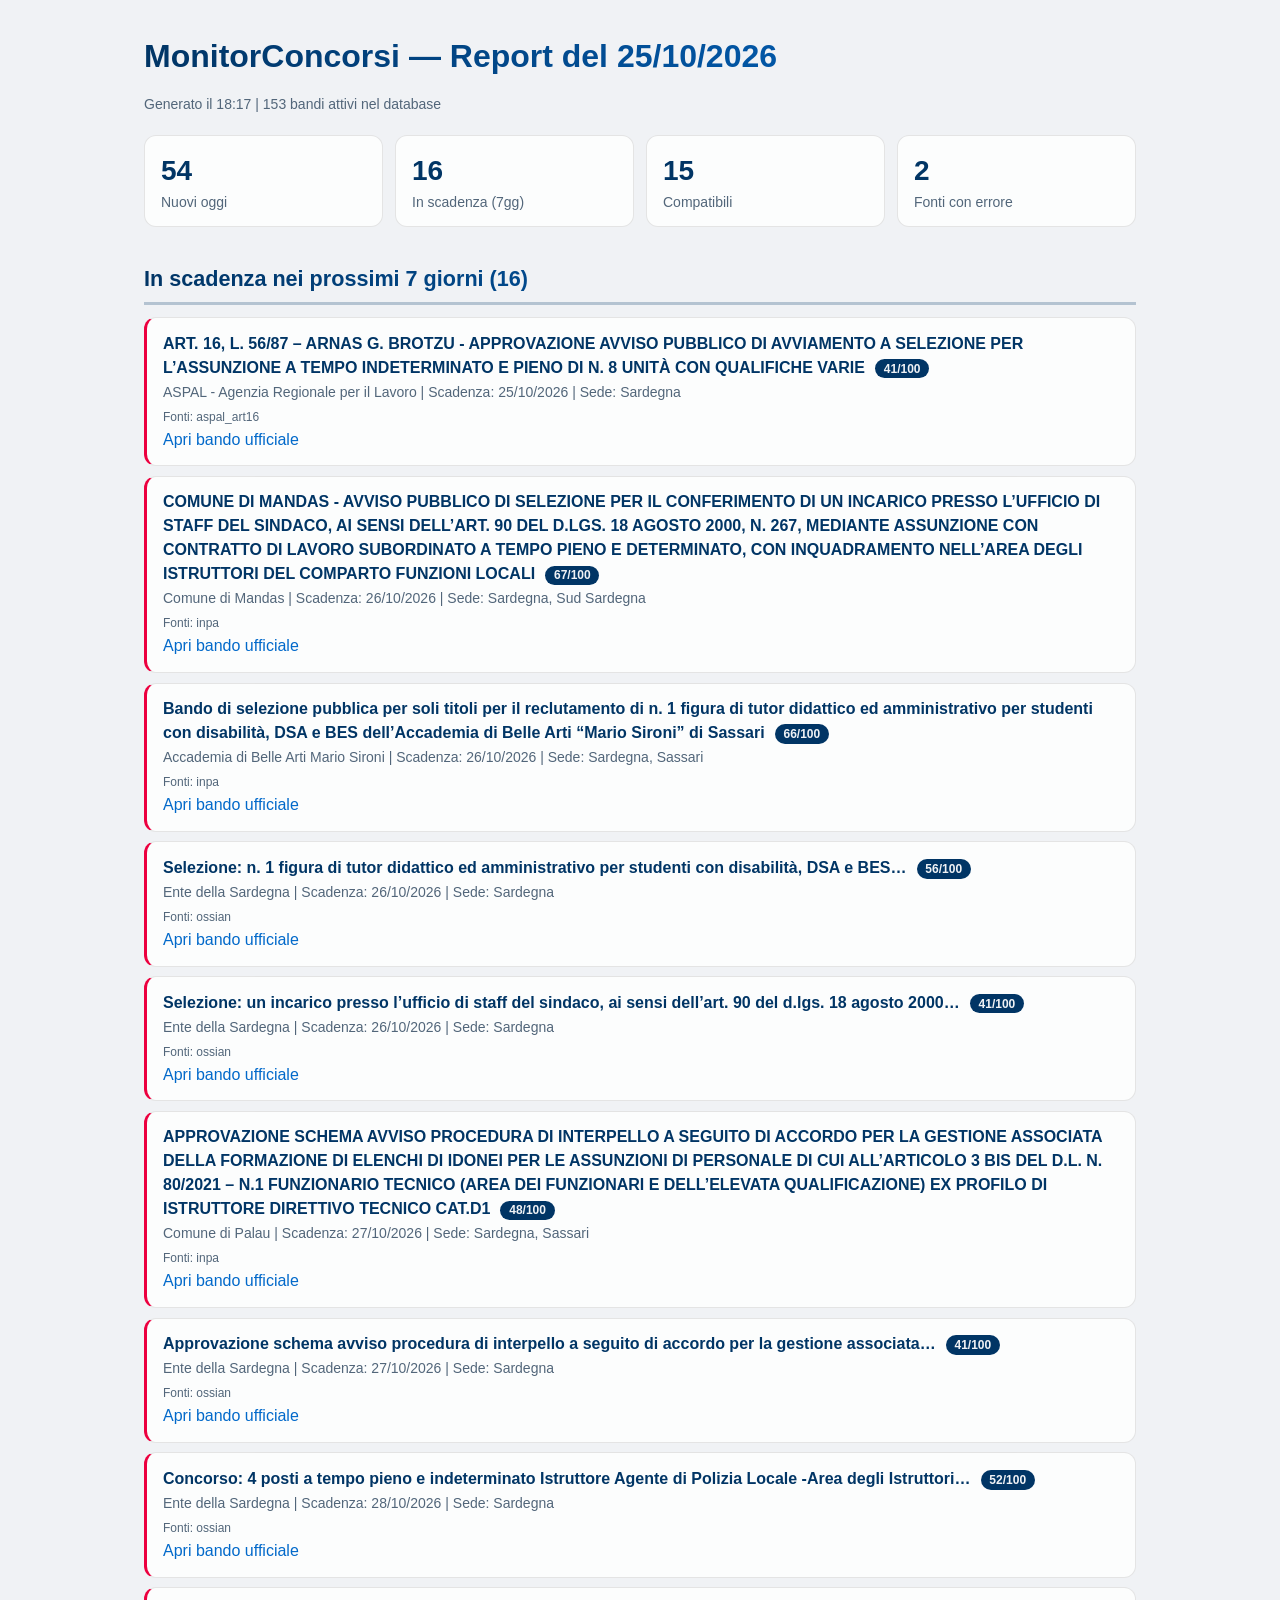
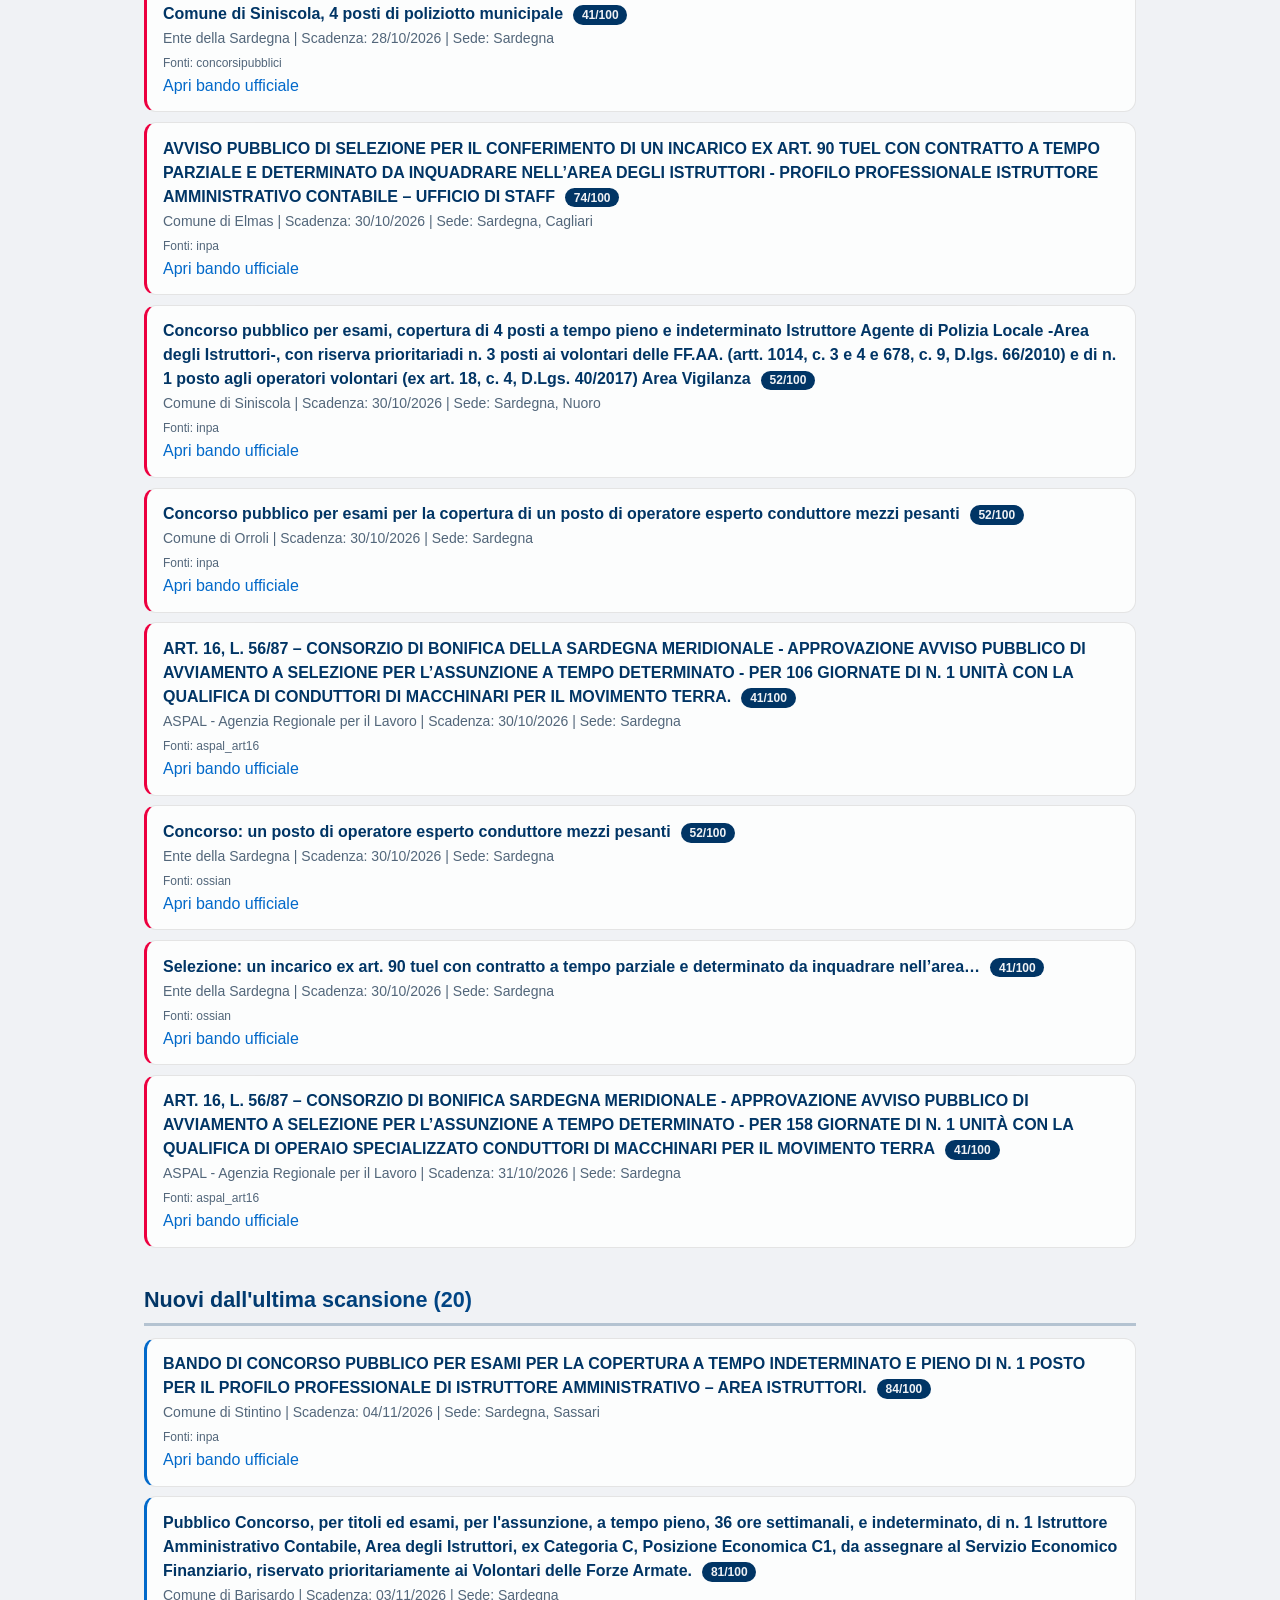
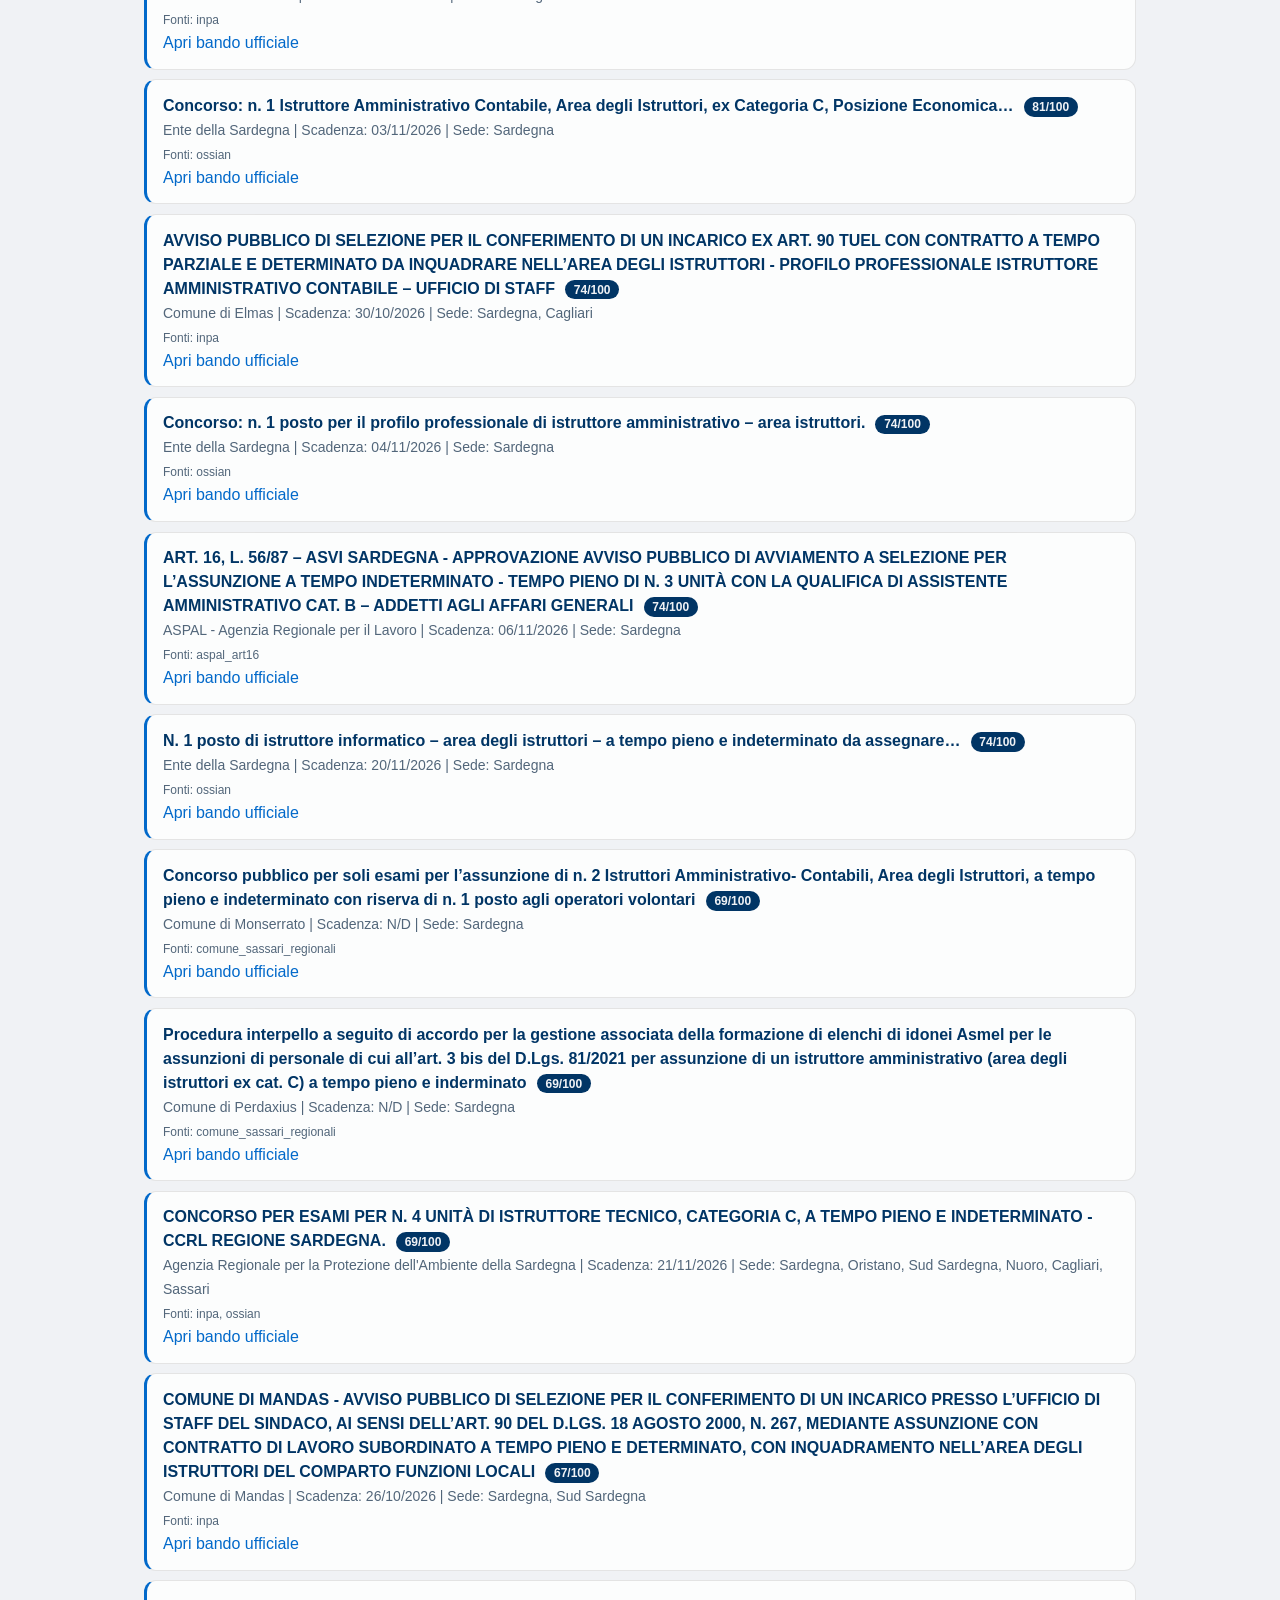
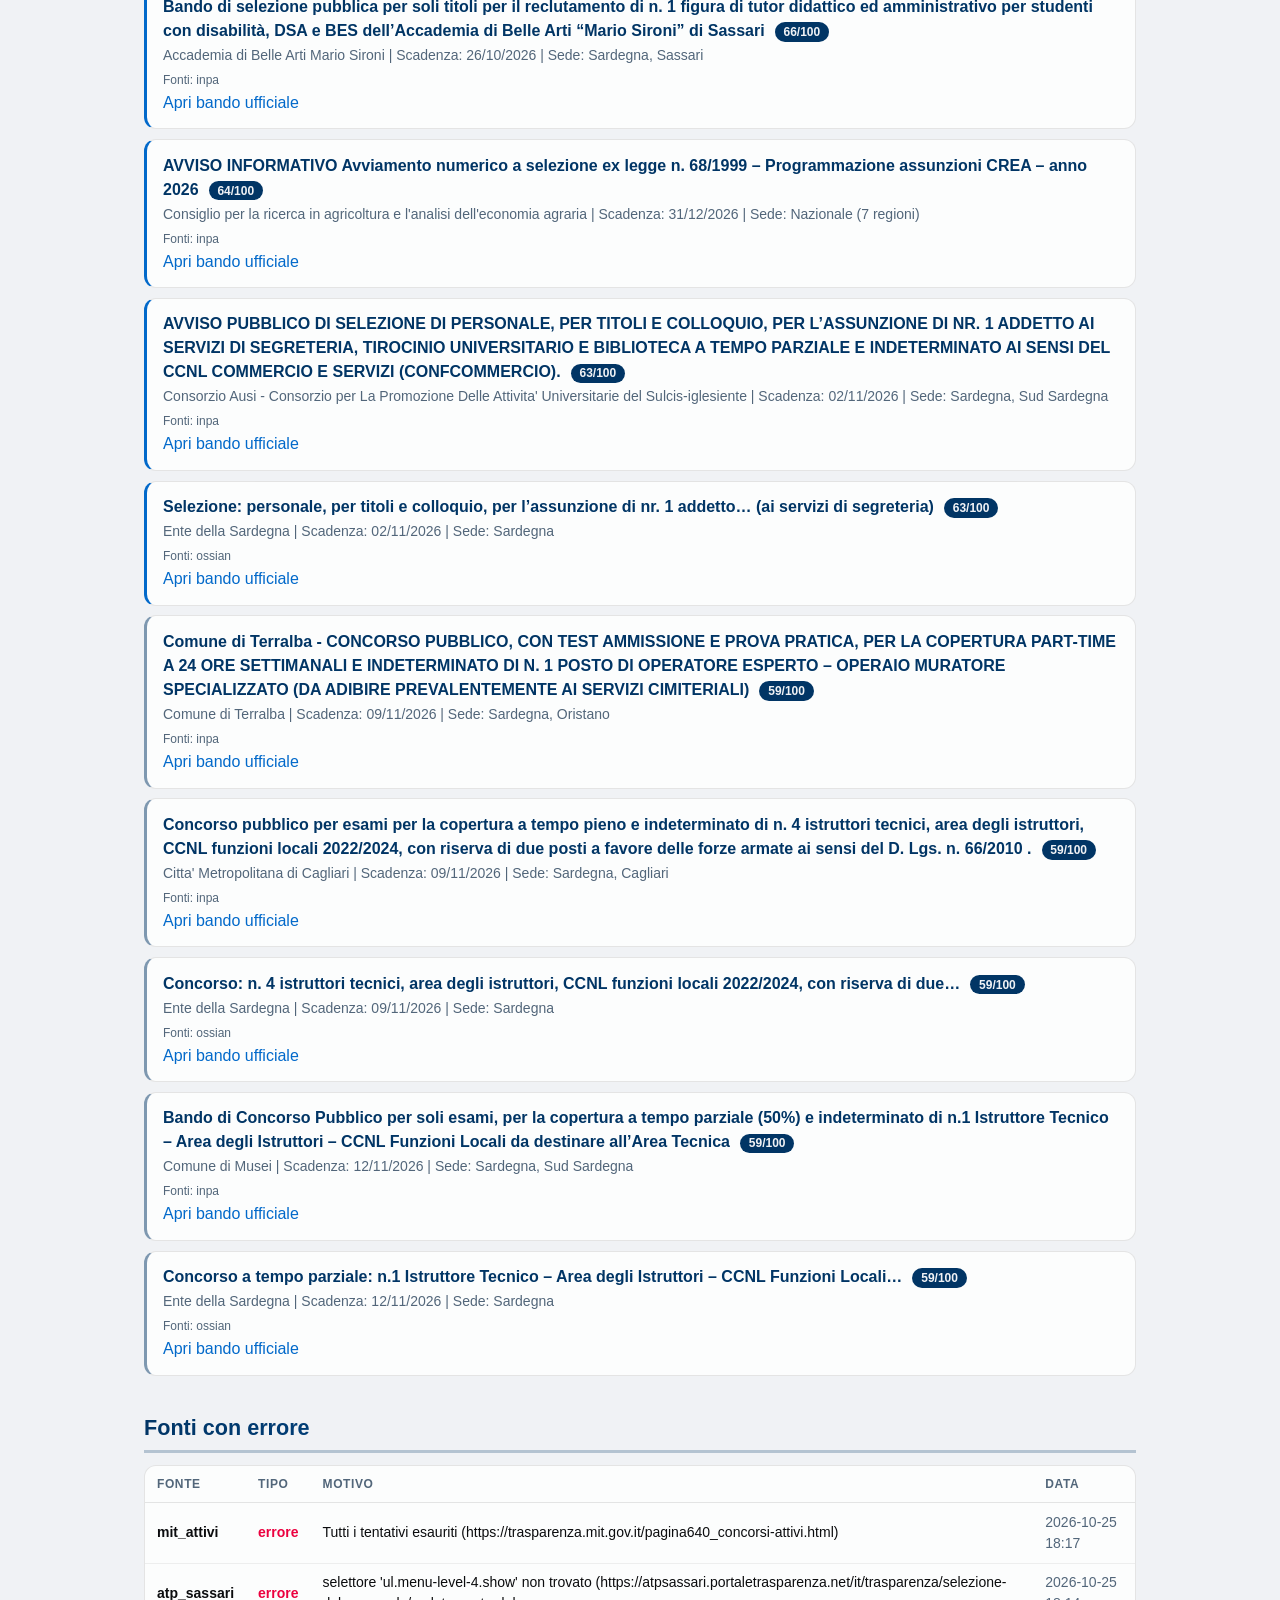
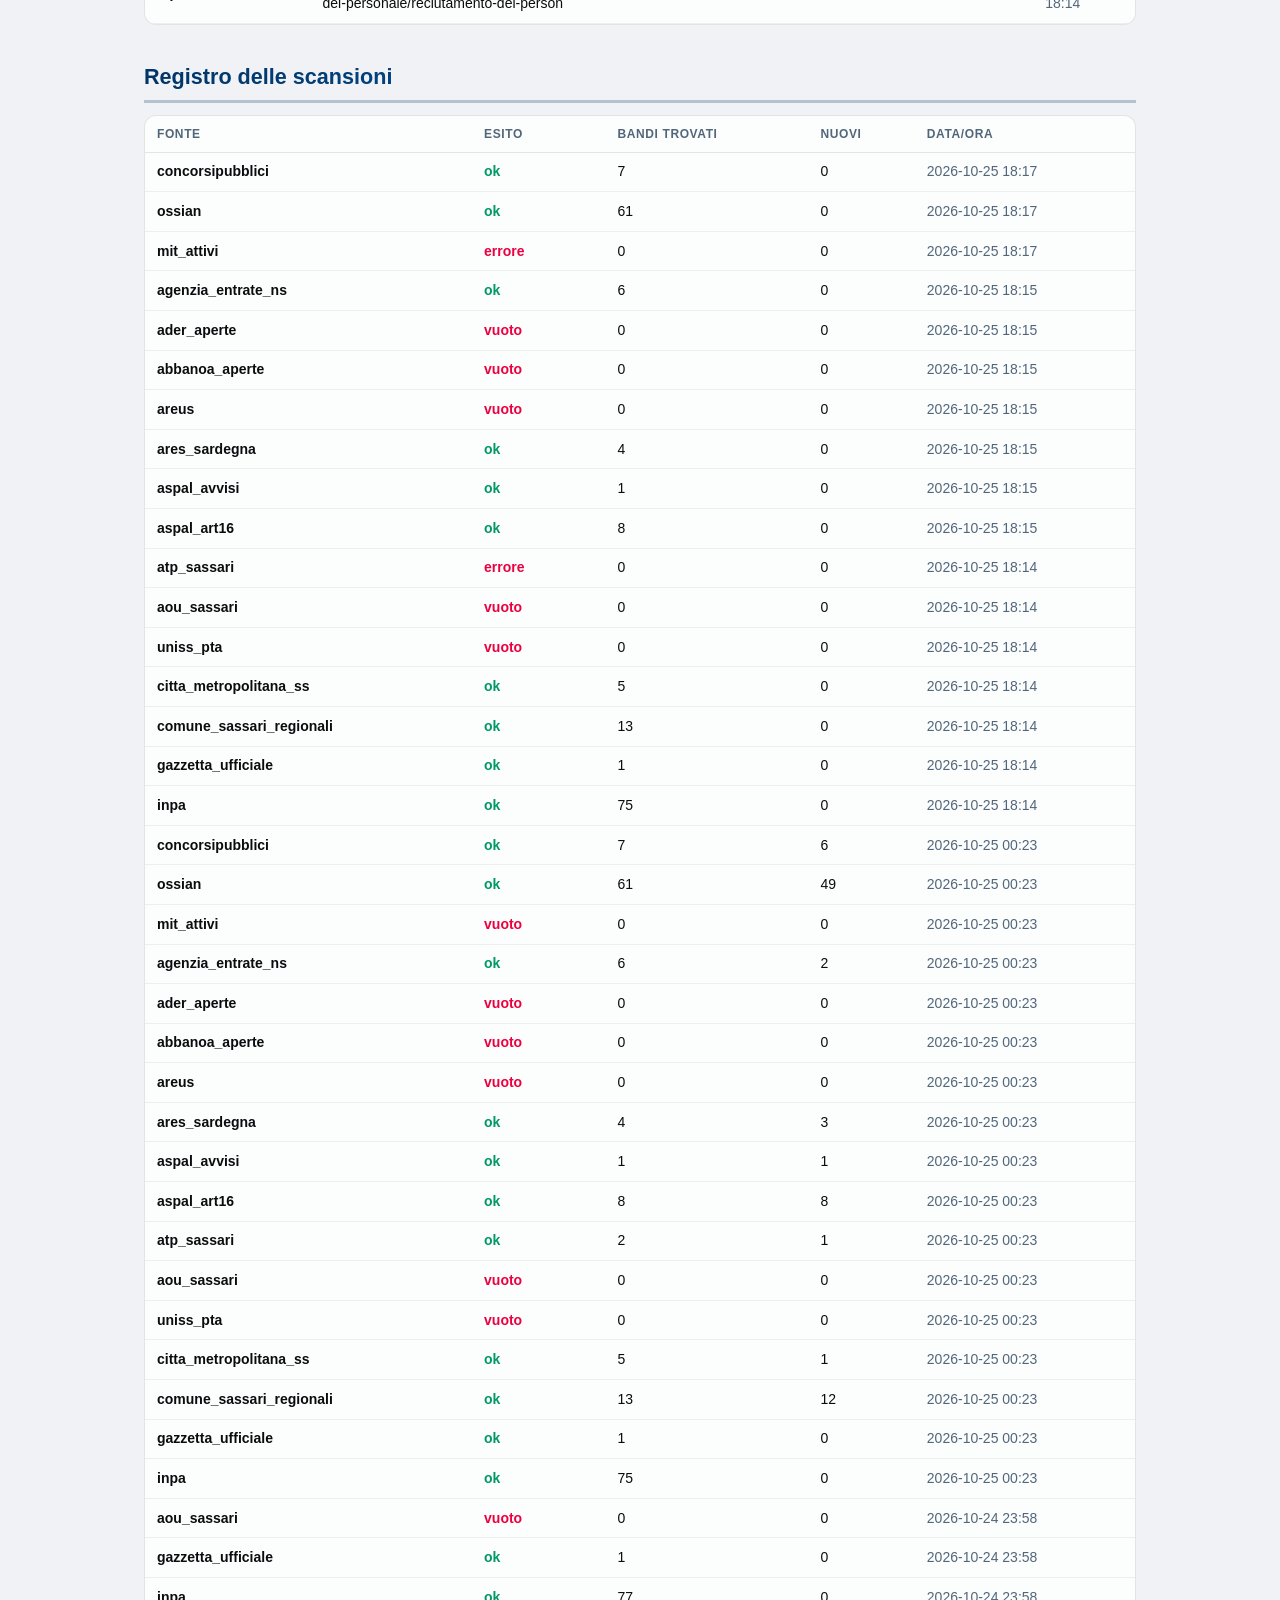
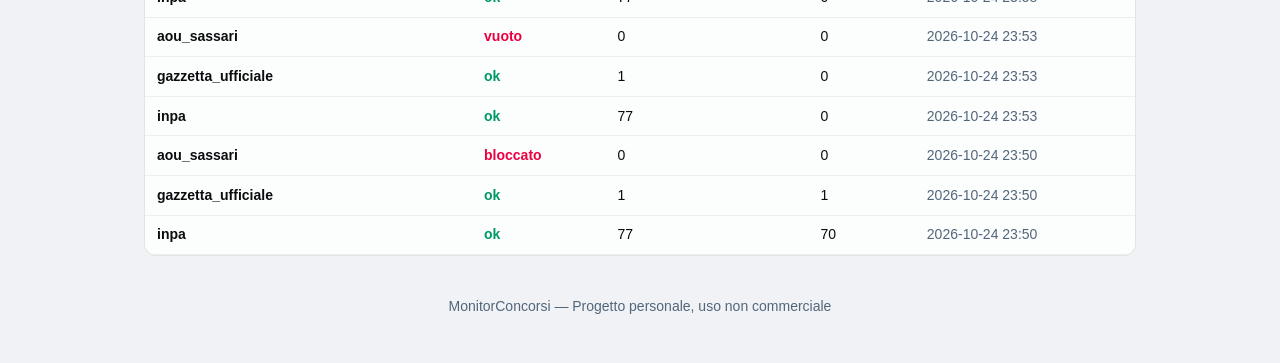
==== commit 96b90347: "Scansione del 2026-10-25" ====
--- a/data/report_giornaliero.html
+++ b/data/report_giornaliero.html
@@ -46,13 +46,13 @@
 </head>
 <body>
     <h1>MonitorConcorsi — Report del 25/10/2026</h1>
-    <p class="meta">Generato il 00:23 | 153 bandi attivi nel database</p>
+    <p class="meta">Generato il 18:17 | 153 bandi attivi nel database</p>
     
     <div class="stats">
         <div class="stat"><strong>54</strong>Nuovi oggi</div>
         <div class="stat"><strong>16</strong>In scadenza (7gg)</div>
         <div class="stat"><strong>15</strong>Compatibili</div>
-        <div class="stat"><strong>0</strong>Fonti con errore</div>
+        <div class="stat"><strong>2</strong>Fonti con errore</div>
     </div>
 
     <h2>In scadenza nei prossimi 7 giorni (16)</h2>
@@ -454,11 +454,147 @@
             <a href="https://ossian.cloud/concorsi/concorso/5efd48e6e0684a7495c3f801bf7f5197.html" target="_blank" rel="noopener">Apri bando ufficiale</a>
         </div>
     
+        <h2>Fonti con errore</h2>
+        <div class="tabella"><table>
+            <tr><th>Fonte</th><th>Tipo</th><th>Motivo</th><th>Data</th></tr>
+            
+            <tr>
+                <td><strong>mit_attivi</strong></td>
+                <td class="errore-fonte">errore</td>
+                <td>Tutti i tentativi esauriti (https://trasparenza.mit.gov.it/pagina640_concorsi-attivi.html)</td>
+                <td class="meta">2026-10-25 18:17</td>
+            </tr>
+            <tr>
+                <td><strong>atp_sassari</strong></td>
+                <td class="errore-fonte">errore</td>
+                <td>selettore &#x27;ul.menu-level-4.show&#x27; non trovato (https://atpsassari.portaletrasparenza.net/it/trasparenza/selezione-del-personale/reclutamento-del-person</td>
+                <td class="meta">2026-10-25 18:14</td>
+            </tr>
+        </table></div>
     
     <h2>Registro delle scansioni</h2>
     <div class="tabella"><table>
         <tr><th>Fonte</th><th>Esito</th><th>Bandi trovati</th><th>Nuovi</th><th>Data/Ora</th></tr>
         
+        <tr>
+            <td><strong>concorsipubblici</strong></td>
+            <td class="ok">ok</td>
+            <td>7</td>
+            <td>0</td>
+            <td class="meta">2026-10-25 18:17</td>
+        </tr>
+        <tr>
+            <td><strong>ossian</strong></td>
+            <td class="ok">ok</td>
+            <td>61</td>
+            <td>0</td>
+            <td class="meta">2026-10-25 18:17</td>
+        </tr>
+        <tr>
+            <td><strong>mit_attivi</strong></td>
+            <td class="errore-fonte">errore</td>
+            <td>0</td>
+            <td>0</td>
+            <td class="meta">2026-10-25 18:17</td>
+        </tr>
+        <tr>
+            <td><strong>agenzia_entrate_ns</strong></td>
+            <td class="ok">ok</td>
+            <td>6</td>
+            <td>0</td>
+            <td class="meta">2026-10-25 18:15</td>
+        </tr>
+        <tr>
+            <td><strong>ader_aperte</strong></td>
+            <td class="errore-fonte">vuoto</td>
+            <td>0</td>
+            <td>0</td>
+            <td class="meta">2026-10-25 18:15</td>
+        </tr>
+        <tr>
+            <td><strong>abbanoa_aperte</strong></td>
+            <td class="errore-fonte">vuoto</td>
+            <td>0</td>
+            <td>0</td>
+            <td class="meta">2026-10-25 18:15</td>
+        </tr>
+        <tr>
+            <td><strong>areus</strong></td>
+            <td class="errore-fonte">vuoto</td>
+            <td>0</td>
+            <td>0</td>
+            <td class="meta">2026-10-25 18:15</td>
+        </tr>
+        <tr>
+            <td><strong>ares_sardegna</strong></td>
+            <td class="ok">ok</td>
+            <td>4</td>
+            <td>0</td>
+            <td class="meta">2026-10-25 18:15</td>
+        </tr>
+        <tr>
+            <td><strong>aspal_avvisi</strong></td>
+            <td class="ok">ok</td>
+            <td>1</td>
+            <td>0</td>
+            <td class="meta">2026-10-25 18:15</td>
+        </tr>
+        <tr>
+            <td><strong>aspal_art16</strong></td>
+            <td class="ok">ok</td>
+            <td>8</td>
+            <td>0</td>
+            <td class="meta">2026-10-25 18:15</td>
+        </tr>
+        <tr>
+            <td><strong>atp_sassari</strong></td>
+            <td class="errore-fonte">errore</td>
+            <td>0</td>
+            <td>0</td>
+            <td class="meta">2026-10-25 18:14</td>
+        </tr>
+        <tr>
+            <td><strong>aou_sassari</strong></td>
+            <td class="errore-fonte">vuoto</td>
+            <td>0</td>
+            <td>0</td>
+            <td class="meta">2026-10-25 18:14</td>
+        </tr>
+        <tr>
+            <td><strong>uniss_pta</strong></td>
+            <td class="errore-fonte">vuoto</td>
+            <td>0</td>
+            <td>0</td>
+            <td class="meta">2026-10-25 18:14</td>
+        </tr>
+        <tr>
+            <td><strong>citta_metropolitana_ss</strong></td>
+            <td class="ok">ok</td>
+            <td>5</td>
+            <td>0</td>
+            <td class="meta">2026-10-25 18:14</td>
+        </tr>
+        <tr>
+            <td><strong>comune_sassari_regionali</strong></td>
+            <td class="ok">ok</td>
+            <td>13</td>
+            <td>0</td>
+            <td class="meta">2026-10-25 18:14</td>
+        </tr>
+        <tr>
+            <td><strong>gazzetta_ufficiale</strong></td>
+            <td class="ok">ok</td>
+            <td>1</td>
+            <td>0</td>
+            <td class="meta">2026-10-25 18:14</td>
+        </tr>
+        <tr>
+            <td><strong>inpa</strong></td>
+            <td class="ok">ok</td>
+            <td>75</td>
+            <td>0</td>
+            <td class="meta">2026-10-25 18:14</td>
+        </tr>
         <tr>
             <td><strong>concorsipubblici</strong></td>
             <td class="ok">ok</td>
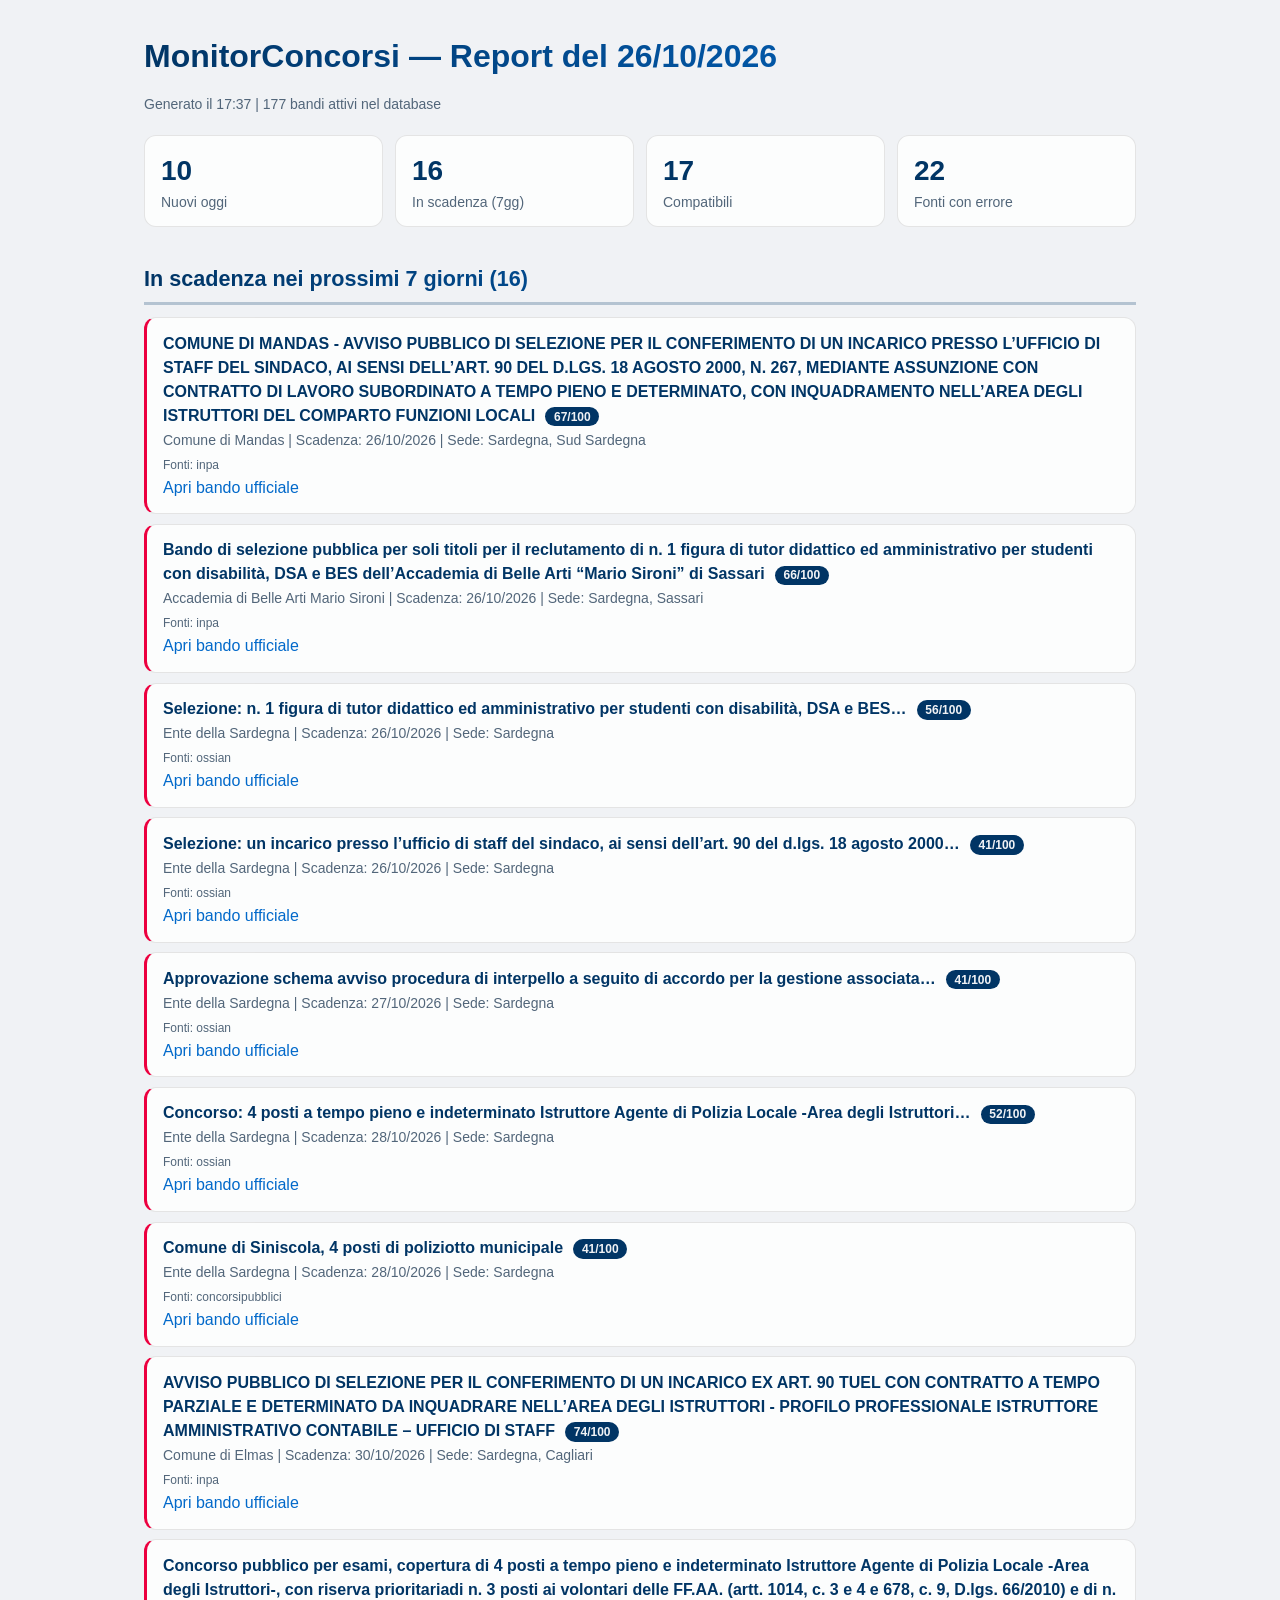
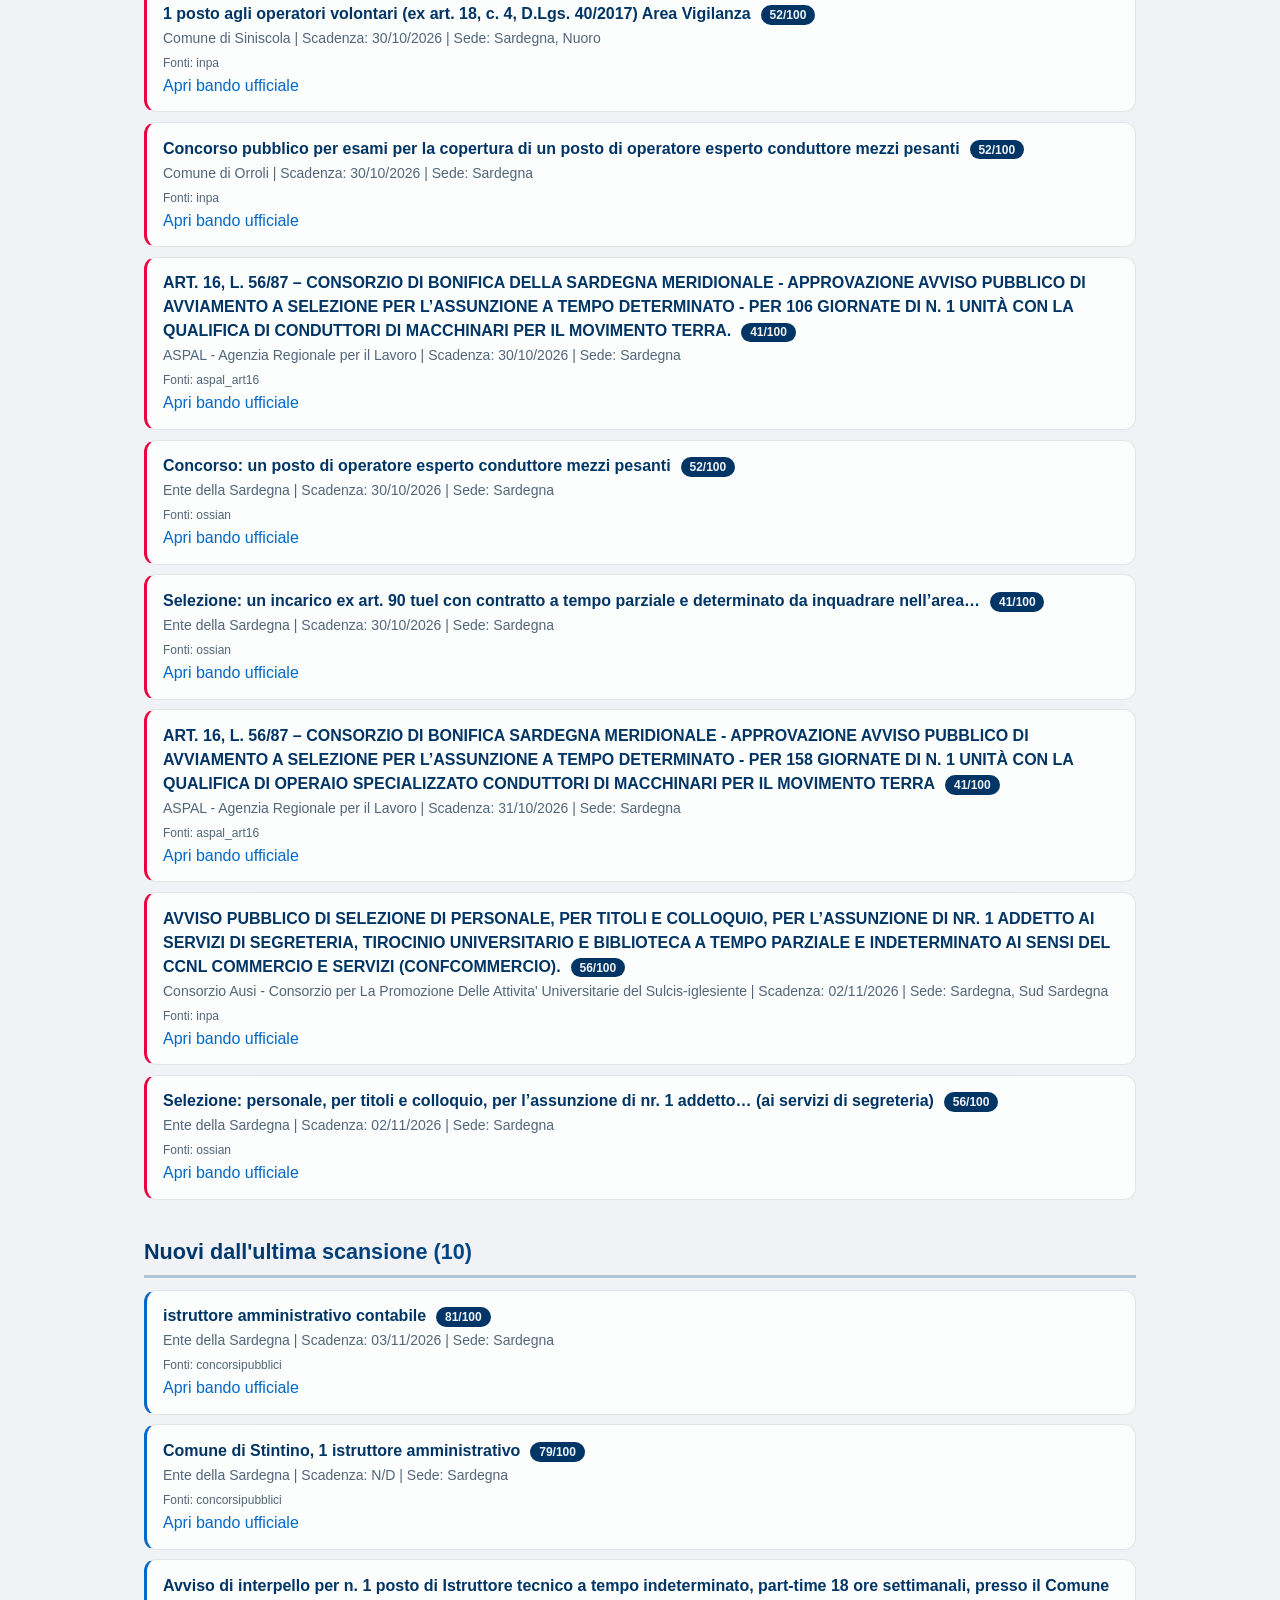
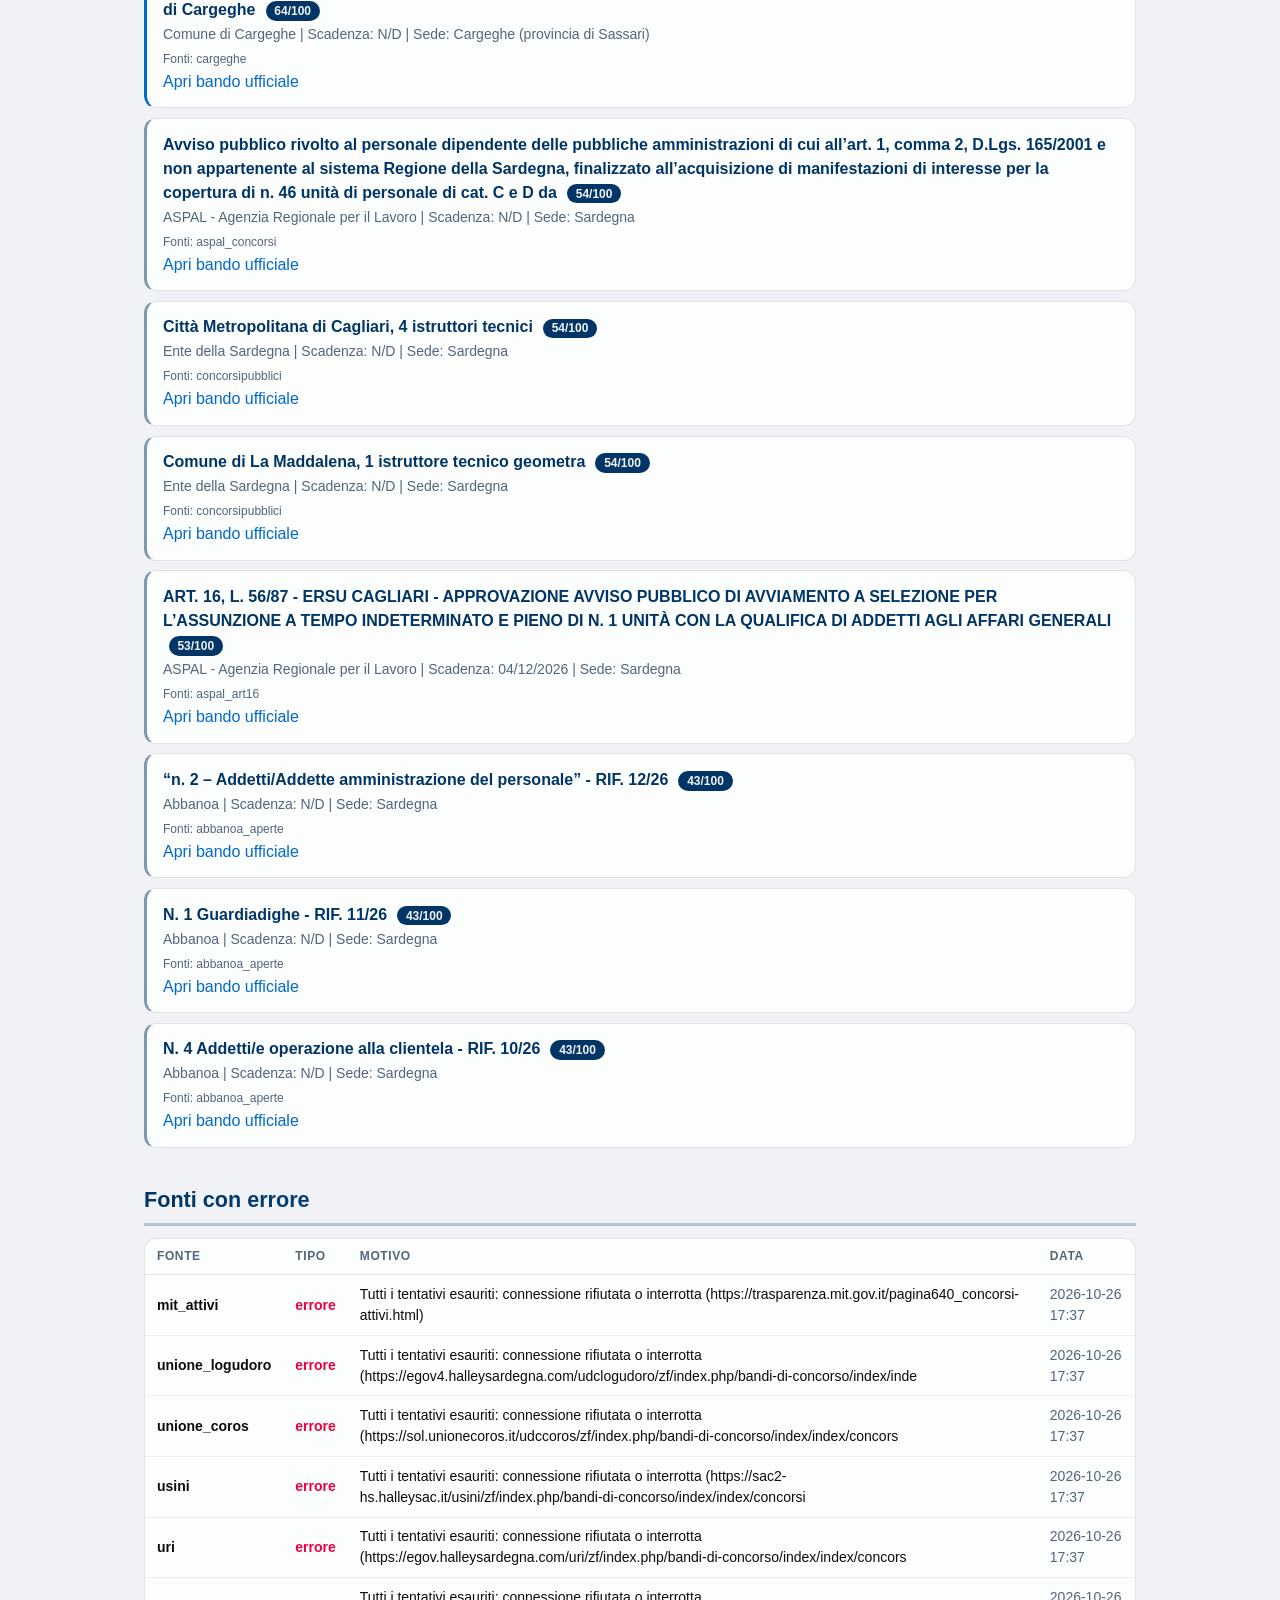
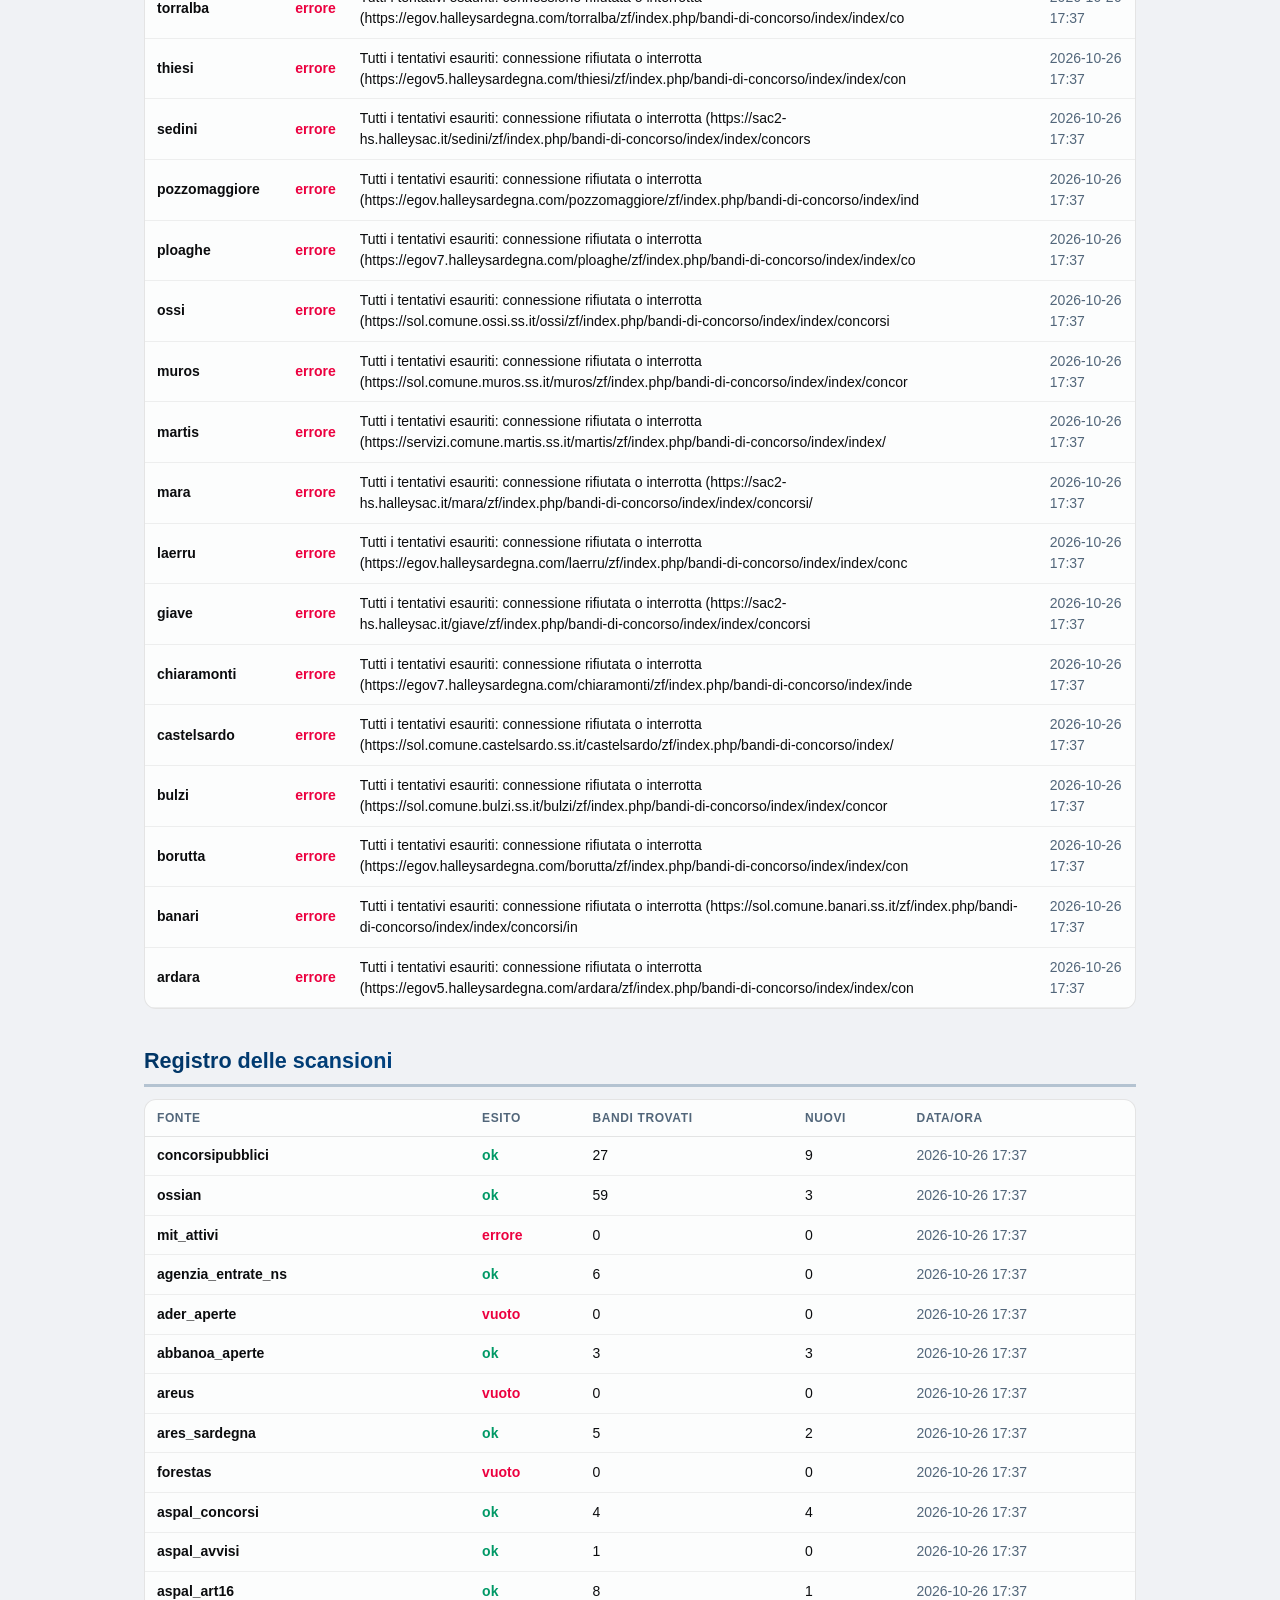
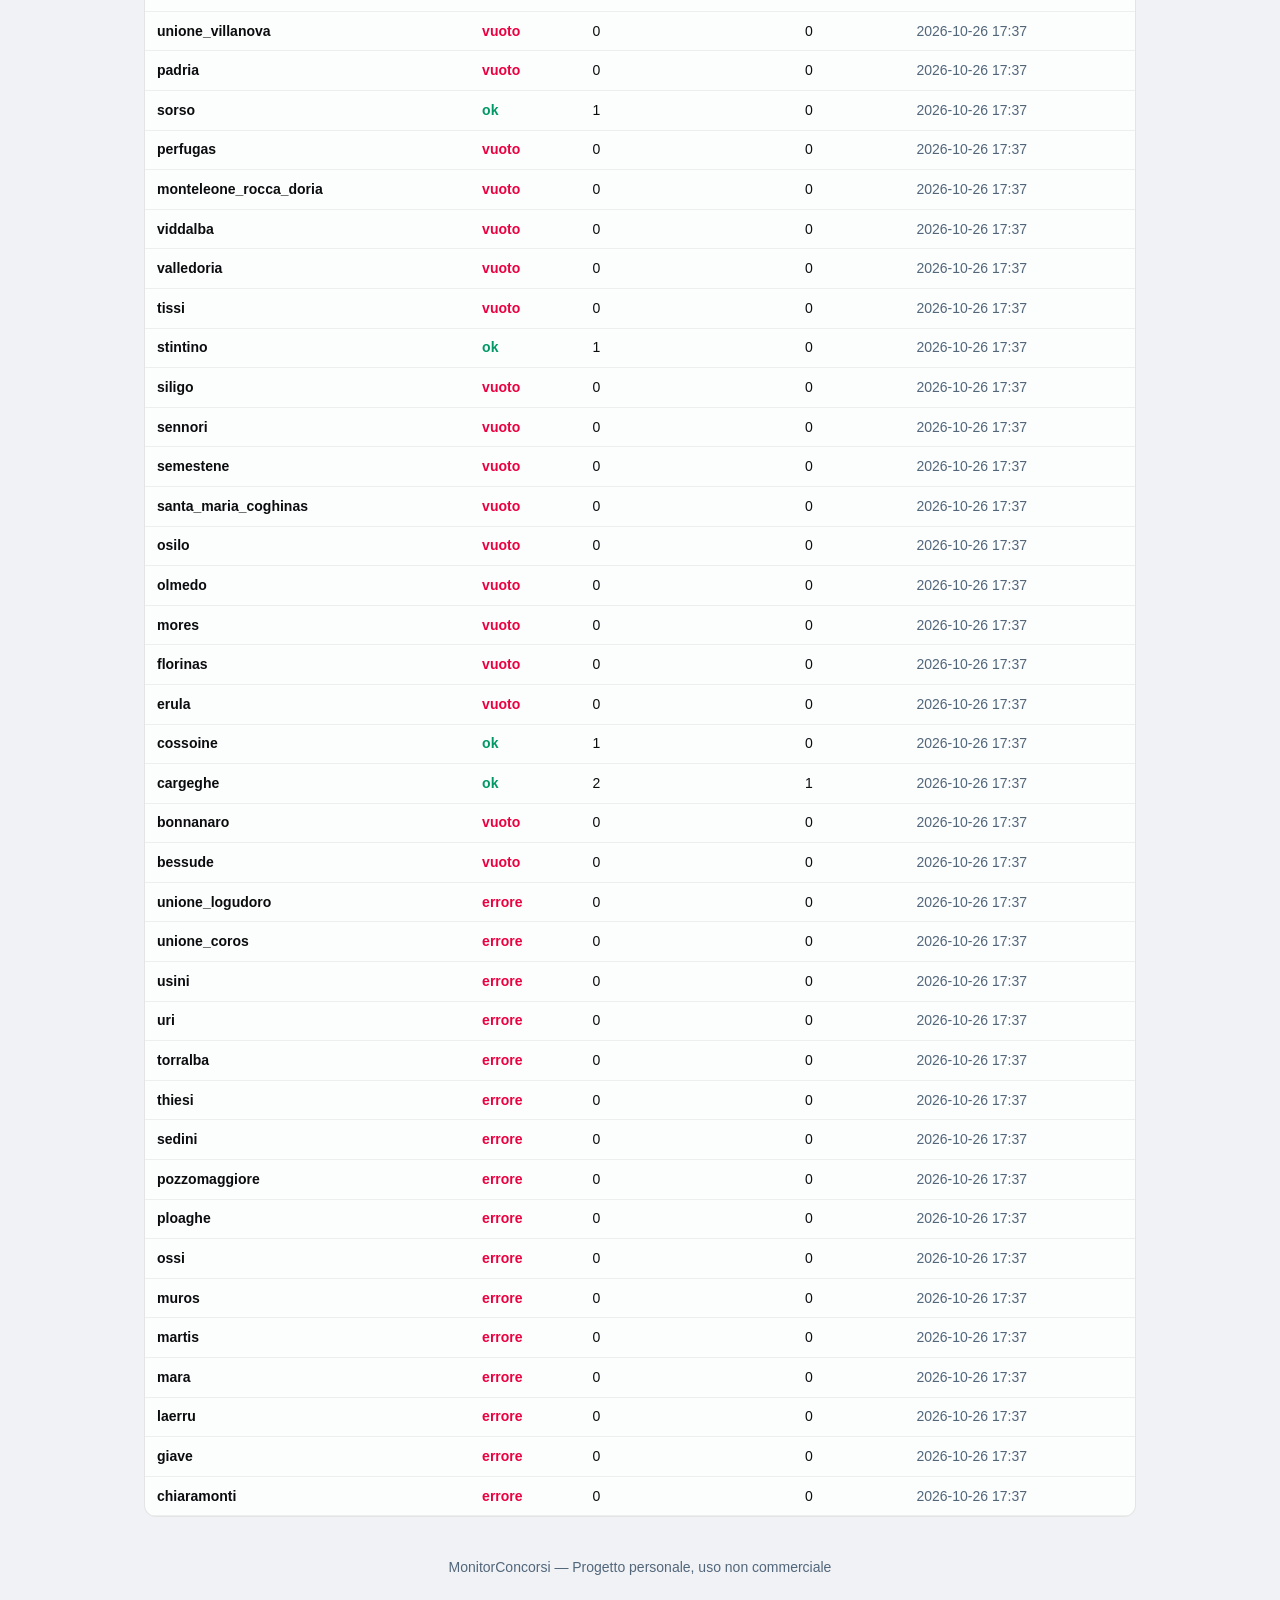
==== commit d5f83734: "Scansione del 2026-10-26" ====
--- a/data/report_giornaliero.html
+++ b/data/report_giornaliero.html
@@ -3,7 +3,7 @@
 <head>
     <meta charset="UTF-8">
     <meta name="viewport" content="width=device-width, initial-scale=1.0">
-    <title>MonitorConcorsi — Report 25/10/2026</title>
+    <title>MonitorConcorsi — Report 26/10/2026</title>
     <style>
         /* Palette di stepservizi.net/new */
         :root { --fg: 11 12 14; --bg: 240 242 245; --surface: 255 255 255; --primary: 1 53 101;
@@ -45,29 +45,18 @@
     </style>
 </head>
 <body>
-    <h1>MonitorConcorsi — Report del 25/10/2026</h1>
-    <p class="meta">Generato il 18:17 | 153 bandi attivi nel database</p>
+    <h1>MonitorConcorsi — Report del 26/10/2026</h1>
+    <p class="meta">Generato il 17:37 | 177 bandi attivi nel database</p>
     
     <div class="stats">
-        <div class="stat"><strong>54</strong>Nuovi oggi</div>
+        <div class="stat"><strong>10</strong>Nuovi oggi</div>
         <div class="stat"><strong>16</strong>In scadenza (7gg)</div>
-        <div class="stat"><strong>15</strong>Compatibili</div>
-        <div class="stat"><strong>2</strong>Fonti con errore</div>
+        <div class="stat"><strong>17</strong>Compatibili</div>
+        <div class="stat"><strong>22</strong>Fonti con errore</div>
     </div>
 
     <h2>In scadenza nei prossimi 7 giorni (16)</h2>
         <div class="bando urgente">
-            <strong>ART. 16, L. 56/87 – ARNAS G. BROTZU - APPROVAZIONE AVVISO PUBBLICO DI AVVIAMENTO A SELEZIONE PER L’ASSUNZIONE A TEMPO INDETERMINATO E PIENO DI N. 8 UNITÀ CON QUALIFICHE VARIE</strong>
-            <span class="punteggio">41/100</span><br>
-            <span class="meta">
-                ASPAL - Agenzia Regionale per il Lavoro |
-                Scadenza: 25/10/2026 |
-                Sede: Sardegna
-            </span><br>
-            <span class="fonte">Fonti: aspal_art16</span><br>
-            <a href="https://agenziaregionaleperillavoro.regione.sardegna.it/j/v/2362?s=44&amp;v=9&amp;c=93504&amp;c1=4920&amp;id=117454&amp;tipoconc=2" target="_blank" rel="noopener">Apri bando ufficiale</a>
-        </div>
-        <div class="bando urgente">
             <strong>COMUNE DI MANDAS - AVVISO PUBBLICO DI SELEZIONE PER IL CONFERIMENTO DI UN INCARICO PRESSO L’UFFICIO DI STAFF DEL SINDACO, AI SENSI DELL’ART. 90 DEL D.LGS. 18 AGOSTO 2000, N. 267, MEDIANTE ASSUNZIONE CON CONTRATTO DI LAVORO SUBORDINATO A TEMPO PIENO E DETERMINATO, CON INQUADRAMENTO NELL’AREA DEGLI ISTRUTTORI DEL COMPARTO FUNZIONI LOCALI</strong>
             <span class="punteggio">67/100</span><br>
             <span class="meta">
@@ -112,17 +101,6 @@
             <a href="https://ossian.cloud/concorsi/concorso/2dc8e95291df4ca794faa5e4aa4362a0.html" target="_blank" rel="noopener">Apri bando ufficiale</a>
         </div>
         <div class="bando urgente">
-            <strong>APPROVAZIONE SCHEMA AVVISO PROCEDURA DI INTERPELLO A SEGUITO DI ACCORDO PER LA GESTIONE ASSOCIATA DELLA FORMAZIONE DI ELENCHI DI IDONEI PER LE ASSUNZIONI DI PERSONALE DI CUI ALL’ARTICOLO 3 BIS DEL D.L. N. 80/2021 – N.1 FUNZIONARIO TECNICO (AREA DEI FUNZIONARI E DELL’ELEVATA QUALIFICAZIONE) EX PROFILO DI ISTRUTTORE DIRETTIVO TECNICO CAT.D1</strong>
-            <span class="punteggio">48/100</span><br>
-            <span class="meta">
-                Comune di Palau |
-                Scadenza: 27/10/2026 |
-                Sede: Sardegna, Sassari
-            </span><br>
-            <span class="fonte">Fonti: inpa</span><br>
-            <a href="https://www.inpa.gov.it/bandi-e-avvisi/dettaglio-bando-avviso/?concorso_id=200a36366c304a559a737107ed936141" target="_blank" rel="noopener">Apri bando ufficiale</a>
-        </div>
-        <div class="bando urgente">
             <strong>Approvazione schema avviso procedura di interpello a seguito di accordo per la gestione associata…</strong>
             <span class="punteggio">41/100</span><br>
             <span class="meta">
@@ -232,153 +210,9 @@
             <span class="fonte">Fonti: aspal_art16</span><br>
             <a href="https://agenziaregionaleperillavoro.regione.sardegna.it/j/v/2362?s=44&amp;v=9&amp;c=93504&amp;c1=4920&amp;id=117821&amp;tipoconc=2" target="_blank" rel="noopener">Apri bando ufficiale</a>
         </div>
-    <h2>Nuovi dall'ultima scansione (20)</h2>
-        <div class="bando alto">
-            <strong>BANDO DI CONCORSO PUBBLICO PER ESAMI PER LA COPERTURA A TEMPO INDETERMINATO E PIENO DI N. 1 POSTO PER IL PROFILO PROFESSIONALE DI ISTRUTTORE AMMINISTRATIVO – AREA ISTRUTTORI.</strong>
-            <span class="punteggio">84/100</span><br>
-            <span class="meta">
-                Comune di Stintino |
-                Scadenza: 04/11/2026 |
-                Sede: Sardegna, Sassari
-            </span><br>
-            <span class="fonte">Fonti: inpa</span><br>
-            <a href="https://www.inpa.gov.it/bandi-e-avvisi/dettaglio-bando-avviso/?concorso_id=539abe8122844004a1eddf23e623e2d9" target="_blank" rel="noopener">Apri bando ufficiale</a>
-        </div>
-        <div class="bando alto">
-            <strong>Pubblico Concorso, per titoli ed esami, per l&#x27;assunzione, a tempo pieno, 36 ore settimanali, e indeterminato, di n. 1 Istruttore Amministrativo Contabile, Area degli Istruttori, ex Categoria C, Posizione Economica C1, da assegnare al Servizio Economico Finanziario, riservato prioritariamente ai Volontari delle Forze Armate.</strong>
-            <span class="punteggio">81/100</span><br>
-            <span class="meta">
-                Comune di Barisardo |
-                Scadenza: 03/11/2026 |
-                Sede: Sardegna
-            </span><br>
-            <span class="fonte">Fonti: inpa</span><br>
-            <a href="https://www.inpa.gov.it/bandi-e-avvisi/dettaglio-bando-avviso/?concorso_id=c761e3d6432e4e83ac3c2186f3c7da44" target="_blank" rel="noopener">Apri bando ufficiale</a>
-        </div>
-        <div class="bando alto">
-            <strong>Concorso: n. 1 Istruttore Amministrativo Contabile, Area degli Istruttori, ex Categoria C, Posizione Economica…</strong>
-            <span class="punteggio">81/100</span><br>
-            <span class="meta">
-                Ente della Sardegna |
-                Scadenza: 03/11/2026 |
-                Sede: Sardegna
-            </span><br>
-            <span class="fonte">Fonti: ossian</span><br>
-            <a href="https://ossian.cloud/concorsi/concorso/c761e3d6432e4e83ac3c2186f3c7da44.html" target="_blank" rel="noopener">Apri bando ufficiale</a>
-        </div>
-        <div class="bando alto">
-            <strong>AVVISO PUBBLICO DI SELEZIONE PER IL CONFERIMENTO DI UN INCARICO EX ART. 90 TUEL CON CONTRATTO A TEMPO PARZIALE E DETERMINATO DA INQUADRARE NELL’AREA DEGLI ISTRUTTORI - PROFILO PROFESSIONALE ISTRUTTORE AMMINISTRATIVO CONTABILE – UFFICIO DI STAFF</strong>
-            <span class="punteggio">74/100</span><br>
-            <span class="meta">
-                Comune di Elmas |
-                Scadenza: 30/10/2026 |
-                Sede: Sardegna, Cagliari
-            </span><br>
-            <span class="fonte">Fonti: inpa</span><br>
-            <a href="https://www.inpa.gov.it/bandi-e-avvisi/dettaglio-bando-avviso/?concorso_id=463ee28680644aa0a013ed128a25cb35" target="_blank" rel="noopener">Apri bando ufficiale</a>
-        </div>
-        <div class="bando alto">
-            <strong>Concorso: n. 1 posto per il profilo professionale di istruttore amministrativo – area istruttori.</strong>
-            <span class="punteggio">74/100</span><br>
-            <span class="meta">
-                Ente della Sardegna |
-                Scadenza: 04/11/2026 |
-                Sede: Sardegna
-            </span><br>
-            <span class="fonte">Fonti: ossian</span><br>
-            <a href="https://ossian.cloud/concorsi/concorso/539abe8122844004a1eddf23e623e2d9.html" target="_blank" rel="noopener">Apri bando ufficiale</a>
-        </div>
-        <div class="bando alto">
-            <strong>ART. 16, L. 56/87 – ASVI SARDEGNA - APPROVAZIONE AVVISO PUBBLICO DI AVVIAMENTO A SELEZIONE PER L’ASSUNZIONE A TEMPO INDETERMINATO - TEMPO PIENO DI N. 3 UNITÀ CON LA QUALIFICA DI ASSISTENTE AMMINISTRATIVO CAT. B – ADDETTI AGLI AFFARI GENERALI</strong>
-            <span class="punteggio">74/100</span><br>
-            <span class="meta">
-                ASPAL - Agenzia Regionale per il Lavoro |
-                Scadenza: 06/11/2026 |
-                Sede: Sardegna
-            </span><br>
-            <span class="fonte">Fonti: aspal_art16</span><br>
-            <a href="https://agenziaregionaleperillavoro.regione.sardegna.it/j/v/2362?s=44&amp;v=9&amp;c=93504&amp;c1=4920&amp;id=116457&amp;tipoconc=2" target="_blank" rel="noopener">Apri bando ufficiale</a>
-        </div>
-        <div class="bando alto">
-            <strong>N. 1 posto di istruttore informatico – area degli istruttori – a tempo pieno e indeterminato da assegnare…</strong>
-            <span class="punteggio">74/100</span><br>
-            <span class="meta">
-                Ente della Sardegna |
-                Scadenza: 20/11/2026 |
-                Sede: Sardegna
-            </span><br>
-            <span class="fonte">Fonti: ossian</span><br>
-            <a href="https://ossian.cloud/concorsi/concorso/4e346756d62741308142fa617a2da3aa.html" target="_blank" rel="noopener">Apri bando ufficiale</a>
-        </div>
-        <div class="bando alto">
-            <strong>Concorso pubblico per soli esami per l’assunzione di n. 2 Istruttori Amministrativo- Contabili, Area degli Istruttori, a tempo pieno e indeterminato con riserva di n. 1 posto agli operatori volontari</strong>
-            <span class="punteggio">69/100</span><br>
-            <span class="meta">
-                Comune di Monserrato |
-                Scadenza: N/D |
-                Sede: Sardegna
-            </span><br>
-            <span class="fonte">Fonti: comune_sassari_regionali</span><br>
-            <a href="https://monserrato.etrasparenza.it/archivio22_bandi-di-concorso_0_25790_640_1.html" target="_blank" rel="noopener">Apri bando ufficiale</a>
-        </div>
-        <div class="bando alto">
-            <strong>Procedura interpello a seguito di accordo per la gestione associata della formazione di elenchi di idonei Asmel per le assunzioni di personale di cui all’art. 3 bis del D.Lgs. 81/2021 per assunzione di un istruttore amministrativo (area degli istruttori ex cat. C) a tempo pieno e inderminato</strong>
-            <span class="punteggio">69/100</span><br>
-            <span class="meta">
-                Comune di Perdaxius |
-                Scadenza: N/D |
-                Sede: Sardegna
-            </span><br>
-            <span class="fonte">Fonti: comune_sassari_regionali</span><br>
-            <a href="https://servizi.comune.perdaxius.su.it/mc/mc_p_dettaglio.php?id_pubbl=20889" target="_blank" rel="noopener">Apri bando ufficiale</a>
-        </div>
-        <div class="bando alto">
-            <strong>CONCORSO PER ESAMI PER N. 4 UNITÀ DI ISTRUTTORE TECNICO, CATEGORIA C, A TEMPO PIENO E INDETERMINATO - CCRL REGIONE SARDEGNA.</strong>
-            <span class="punteggio">69/100</span><br>
-            <span class="meta">
-                Agenzia Regionale per la Protezione dell&#x27;Ambiente della Sardegna |
-                Scadenza: 21/11/2026 |
-                Sede: Sardegna, Oristano, Sud Sardegna, Nuoro, Cagliari, Sassari
-            </span><br>
-            <span class="fonte">Fonti: inpa, ossian</span><br>
-            <a href="https://www.inpa.gov.it/bandi-e-avvisi/dettaglio-bando-avviso/?concorso_id=a4eca1c484f44388b190cbba5c5a362c" target="_blank" rel="noopener">Apri bando ufficiale</a>
-        </div>
-        <div class="bando alto">
-            <strong>COMUNE DI MANDAS - AVVISO PUBBLICO DI SELEZIONE PER IL CONFERIMENTO DI UN INCARICO PRESSO L’UFFICIO DI STAFF DEL SINDACO, AI SENSI DELL’ART. 90 DEL D.LGS. 18 AGOSTO 2000, N. 267, MEDIANTE ASSUNZIONE CON CONTRATTO DI LAVORO SUBORDINATO A TEMPO PIENO E DETERMINATO, CON INQUADRAMENTO NELL’AREA DEGLI ISTRUTTORI DEL COMPARTO FUNZIONI LOCALI</strong>
-            <span class="punteggio">67/100</span><br>
-            <span class="meta">
-                Comune di Mandas |
-                Scadenza: 26/10/2026 |
-                Sede: Sardegna, Sud Sardegna
-            </span><br>
-            <span class="fonte">Fonti: inpa</span><br>
-            <a href="https://www.inpa.gov.it/bandi-e-avvisi/dettaglio-bando-avviso/?concorso_id=2dc8e95291df4ca794faa5e4aa4362a0" target="_blank" rel="noopener">Apri bando ufficiale</a>
-        </div>
-        <div class="bando alto">
-            <strong>Bando di selezione pubblica per soli titoli per il reclutamento di n. 1 figura di tutor didattico ed amministrativo per studenti con disabilità, DSA e BES dell’Accademia di Belle Arti “Mario Sironi” di Sassari</strong>
-            <span class="punteggio">66/100</span><br>
-            <span class="meta">
-                Accademia di Belle Arti Mario Sironi |
-                Scadenza: 26/10/2026 |
-                Sede: Sardegna, Sassari
-            </span><br>
-            <span class="fonte">Fonti: inpa</span><br>
-            <a href="https://www.inpa.gov.it/bandi-e-avvisi/dettaglio-bando-avviso/?concorso_id=0253879d53474bb5bbb5c0ef3e509d01" target="_blank" rel="noopener">Apri bando ufficiale</a>
-        </div>
-        <div class="bando alto">
-            <strong>AVVISO INFORMATIVO Avviamento numerico a selezione ex legge n. 68/1999 – Programmazione assunzioni CREA – anno 2026</strong>
-            <span class="punteggio">64/100</span><br>
-            <span class="meta">
-                Consiglio per la ricerca in agricoltura e l&#x27;analisi dell&#x27;economia agraria |
-                Scadenza: 31/12/2026 |
-                Sede: Nazionale (7 regioni)
-            </span><br>
-            <span class="fonte">Fonti: inpa</span><br>
-            <a href="https://www.inpa.gov.it/bandi-e-avvisi/dettaglio-bando-avviso/?concorso_id=cb06e02c72184265a03a8169c134e076" target="_blank" rel="noopener">Apri bando ufficiale</a>
-        </div>
-        <div class="bando alto">
+        <div class="bando urgente">
             <strong>AVVISO PUBBLICO DI SELEZIONE DI PERSONALE, PER TITOLI E COLLOQUIO, PER L’ASSUNZIONE DI NR. 1 ADDETTO AI SERVIZI DI SEGRETERIA, TIROCINIO UNIVERSITARIO E BIBLIOTECA A TEMPO PARZIALE E INDETERMINATO AI SENSI DEL CCNL COMMERCIO E SERVIZI (CONFCOMMERCIO).</strong>
-            <span class="punteggio">63/100</span><br>
+            <span class="punteggio">56/100</span><br>
             <span class="meta">
                 Consorzio Ausi - Consorzio per La Promozione Delle Attivita&#x27; Universitarie del Sulcis-iglesiente |
                 Scadenza: 02/11/2026 |
@@ -387,9 +221,9 @@
             <span class="fonte">Fonti: inpa</span><br>
             <a href="https://www.inpa.gov.it/bandi-e-avvisi/dettaglio-bando-avviso/?concorso_id=0ab64ad5dbb647f099b05da3d754b714" target="_blank" rel="noopener">Apri bando ufficiale</a>
         </div>
-        <div class="bando alto">
+        <div class="bando urgente">
             <strong>Selezione: personale, per titoli e colloquio, per l’assunzione di nr. 1 addetto… (ai servizi di segreteria)</strong>
-            <span class="punteggio">63/100</span><br>
+            <span class="punteggio">56/100</span><br>
             <span class="meta">
                 Ente della Sardegna |
                 Scadenza: 02/11/2026 |
@@ -398,60 +232,116 @@
             <span class="fonte">Fonti: ossian</span><br>
             <a href="https://ossian.cloud/concorsi/concorso/0ab64ad5dbb647f099b05da3d754b714.html" target="_blank" rel="noopener">Apri bando ufficiale</a>
         </div>
+    <h2>Nuovi dall'ultima scansione (10)</h2>
+        <div class="bando alto">
+            <strong>istruttore amministrativo contabile</strong>
+            <span class="punteggio">81/100</span><br>
+            <span class="meta">
+                Ente della Sardegna |
+                Scadenza: 03/11/2026 |
+                Sede: Sardegna
+            </span><br>
+            <span class="fonte">Fonti: concorsipubblici</span><br>
+            <a href="https://www.concorsipubblici.com/concorsi/occupazione/pro/istruttore-amministrativo-contabile-334" target="_blank" rel="noopener">Apri bando ufficiale</a>
+        </div>
+        <div class="bando alto">
+            <strong>Comune di Stintino, 1 istruttore amministrativo</strong>
+            <span class="punteggio">79/100</span><br>
+            <span class="meta">
+                Ente della Sardegna |
+                Scadenza: N/D |
+                Sede: Sardegna
+            </span><br>
+            <span class="fonte">Fonti: concorsipubblici</span><br>
+            <a href="https://www.concorsipubblici.com/comune-di-stintino-concorso-istruttore-amministrativo-sassari-2026" target="_blank" rel="noopener">Apri bando ufficiale</a>
+        </div>
+        <div class="bando alto">
+            <strong>Avviso di interpello per n. 1 posto di Istruttore tecnico a tempo indeterminato, part-time 18 ore settimanali, presso il Comune di Cargeghe</strong>
+            <span class="punteggio">64/100</span><br>
+            <span class="meta">
+                Comune di Cargeghe |
+                Scadenza: N/D |
+                Sede: Cargeghe (provincia di Sassari)
+            </span><br>
+            <span class="fonte">Fonti: cargeghe</span><br>
+            <a href="https://comune.cargeghe.ss.it/notizie/3661947/avviso-interpello-n-1-posto-istruttore-tecnico" target="_blank" rel="noopener">Apri bando ufficiale</a>
+        </div>
         <div class="bando ">
-            <strong>Comune di Terralba - CONCORSO PUBBLICO, CON TEST AMMISSIONE E PROVA PRATICA, PER LA COPERTURA PART-TIME A 24 ORE SETTIMANALI E INDETERMINATO DI N. 1 POSTO DI OPERATORE ESPERTO – OPERAIO MURATORE SPECIALIZZATO (DA ADIBIRE PREVALENTEMENTE AI SERVIZI CIMITERIALI)</strong>
-            <span class="punteggio">59/100</span><br>
-            <span class="meta">
-                Comune di Terralba |
-                Scadenza: 09/11/2026 |
-                Sede: Sardegna, Oristano
-            </span><br>
-            <span class="fonte">Fonti: inpa</span><br>
-            <a href="https://www.inpa.gov.it/bandi-e-avvisi/dettaglio-bando-avviso/?concorso_id=e22b7e8376864e90ba46e8ea60adb93b" target="_blank" rel="noopener">Apri bando ufficiale</a>
+            <strong>Avviso pubblico rivolto al personale dipendente delle pubbliche amministrazioni di cui all’art. 1, comma 2, D.Lgs. 165/2001 e non appartenente al sistema Regione della Sardegna, finalizzato all’acquisizione di manifestazioni di interesse per la copertura di n. 46 unità di personale di cat. C e D da</strong>
+            <span class="punteggio">54/100</span><br>
+            <span class="meta">
+                ASPAL - Agenzia Regionale per il Lavoro |
+                Scadenza: N/D |
+                Sede: Sardegna
+            </span><br>
+            <span class="fonte">Fonti: aspal_concorsi</span><br>
+            <a href="https://agenziaregionaleperillavoro.regione.sardegna.it/j/v/2362?s=44&amp;v=9&amp;c=93502&amp;c1=4920&amp;id=117550&amp;tipoconc=1" target="_blank" rel="noopener">Apri bando ufficiale</a>
         </div>
         <div class="bando ">
-            <strong>Concorso pubblico per esami per la copertura a tempo pieno e indeterminato di n. 4 istruttori tecnici, area degli istruttori, CCNL funzioni locali 2022/2024, con riserva di due posti a favore delle forze armate ai sensi del D. Lgs. n. 66/2010 .</strong>
-            <span class="punteggio">59/100</span><br>
-            <span class="meta">
-                Citta&#x27; Metropolitana di Cagliari |
-                Scadenza: 09/11/2026 |
-                Sede: Sardegna, Cagliari
-            </span><br>
-            <span class="fonte">Fonti: inpa</span><br>
-            <a href="https://www.inpa.gov.it/bandi-e-avvisi/dettaglio-bando-avviso/?concorso_id=93e9a6ef7d7e45468bceaf75d775e63a" target="_blank" rel="noopener">Apri bando ufficiale</a>
+            <strong>Città Metropolitana di Cagliari, 4 istruttori tecnici</strong>
+            <span class="punteggio">54/100</span><br>
+            <span class="meta">
+                Ente della Sardegna |
+                Scadenza: N/D |
+                Sede: Sardegna
+            </span><br>
+            <span class="fonte">Fonti: concorsipubblici</span><br>
+            <a href="https://www.concorsipubblici.com/citta-metropolitana-di-cagliari-concorso-istruttore-tecnico-cagliari-2026" target="_blank" rel="noopener">Apri bando ufficiale</a>
         </div>
         <div class="bando ">
-            <strong>Concorso: n. 4 istruttori tecnici, area degli istruttori, CCNL funzioni locali 2022/2024, con riserva di due…</strong>
-            <span class="punteggio">59/100</span><br>
-            <span class="meta">
-                Ente della Sardegna |
-                Scadenza: 09/11/2026 |
-                Sede: Sardegna
-            </span><br>
-            <span class="fonte">Fonti: ossian</span><br>
-            <a href="https://ossian.cloud/concorsi/concorso/93e9a6ef7d7e45468bceaf75d775e63a.html" target="_blank" rel="noopener">Apri bando ufficiale</a>
+            <strong>Comune di La Maddalena, 1 istruttore tecnico geometra</strong>
+            <span class="punteggio">54/100</span><br>
+            <span class="meta">
+                Ente della Sardegna |
+                Scadenza: N/D |
+                Sede: Sardegna
+            </span><br>
+            <span class="fonte">Fonti: concorsipubblici</span><br>
+            <a href="https://www.concorsipubblici.com/comune-di-la-maddalena-concorso-istruttore-tecnico-geometra-gallura-nord-est-sardegna-2026-0" target="_blank" rel="noopener">Apri bando ufficiale</a>
         </div>
         <div class="bando ">
-            <strong>Bando di Concorso Pubblico per soli esami, per la copertura a tempo parziale (50%) e indeterminato di n.1 Istruttore Tecnico – Area degli Istruttori – CCNL Funzioni Locali da destinare all’Area Tecnica</strong>
-            <span class="punteggio">59/100</span><br>
-            <span class="meta">
-                Comune di Musei |
-                Scadenza: 12/11/2026 |
-                Sede: Sardegna, Sud Sardegna
-            </span><br>
-            <span class="fonte">Fonti: inpa</span><br>
-            <a href="https://www.inpa.gov.it/bandi-e-avvisi/dettaglio-bando-avviso/?concorso_id=5efd48e6e0684a7495c3f801bf7f5197" target="_blank" rel="noopener">Apri bando ufficiale</a>
+            <strong>ART. 16, L. 56/87 - ERSU CAGLIARI - APPROVAZIONE AVVISO PUBBLICO DI AVVIAMENTO A SELEZIONE PER L’ASSUNZIONE A TEMPO INDETERMINATO E PIENO DI N. 1 UNITÀ CON LA QUALIFICA DI ADDETTI AGLI AFFARI GENERALI</strong>
+            <span class="punteggio">53/100</span><br>
+            <span class="meta">
+                ASPAL - Agenzia Regionale per il Lavoro |
+                Scadenza: 04/12/2026 |
+                Sede: Sardegna
+            </span><br>
+            <span class="fonte">Fonti: aspal_art16</span><br>
+            <a href="https://agenziaregionaleperillavoro.regione.sardegna.it/j/v/2362?s=44&amp;v=9&amp;c=93504&amp;c1=4920&amp;id=118063&amp;tipoconc=2" target="_blank" rel="noopener">Apri bando ufficiale</a>
         </div>
         <div class="bando ">
-            <strong>Concorso a tempo parziale: n.1 Istruttore Tecnico – Area degli Istruttori – CCNL Funzioni Locali…</strong>
-            <span class="punteggio">59/100</span><br>
-            <span class="meta">
-                Ente della Sardegna |
-                Scadenza: 12/11/2026 |
-                Sede: Sardegna
-            </span><br>
-            <span class="fonte">Fonti: ossian</span><br>
-            <a href="https://ossian.cloud/concorsi/concorso/5efd48e6e0684a7495c3f801bf7f5197.html" target="_blank" rel="noopener">Apri bando ufficiale</a>
+            <strong>“n. 2 – Addetti/Addette amministrazione del personale” - RIF. 12/26</strong>
+            <span class="punteggio">43/100</span><br>
+            <span class="meta">
+                Abbanoa |
+                Scadenza: N/D |
+                Sede: Sardegna
+            </span><br>
+            <span class="fonte">Fonti: abbanoa_aperte</span><br>
+            <a href="https://abbanoa.intervieweb.it/app.php?opmode=guest&amp;module=iframeAnnunci&amp;act1=1&amp;IdAnnuncio=21&amp;view=list&amp;k=3e4ae650fea2042033104c8a854d2c65&amp;defgroup=date&amp;gnavenable=1&amp;desc=1&amp;typeView=large&amp;h=&amp;d=www.abbanoa.it&amp;lang=it" target="_blank" rel="noopener">Apri bando ufficiale</a>
+        </div>
+        <div class="bando ">
+            <strong>N. 1 Guardiadighe - RIF. 11/26</strong>
+            <span class="punteggio">43/100</span><br>
+            <span class="meta">
+                Abbanoa |
+                Scadenza: N/D |
+                Sede: Sardegna
+            </span><br>
+            <span class="fonte">Fonti: abbanoa_aperte</span><br>
+            <a href="https://abbanoa.intervieweb.it/app.php?opmode=guest&amp;module=iframeAnnunci&amp;act1=1&amp;IdAnnuncio=20&amp;view=list&amp;k=3e4ae650fea2042033104c8a854d2c65&amp;defgroup=date&amp;gnavenable=1&amp;desc=1&amp;typeView=large&amp;h=&amp;d=www.abbanoa.it&amp;lang=it" target="_blank" rel="noopener">Apri bando ufficiale</a>
+        </div>
+        <div class="bando ">
+            <strong>N. 4 Addetti/e operazione alla clientela - RIF. 10/26</strong>
+            <span class="punteggio">43/100</span><br>
+            <span class="meta">
+                Abbanoa |
+                Scadenza: N/D |
+                Sede: Sardegna
+            </span><br>
+            <span class="fonte">Fonti: abbanoa_aperte</span><br>
+            <a href="https://abbanoa.intervieweb.it/app.php?opmode=guest&amp;module=iframeAnnunci&amp;act1=1&amp;IdAnnuncio=19&amp;view=list&amp;k=3e4ae650fea2042033104c8a854d2c65&amp;defgroup=date&amp;gnavenable=1&amp;desc=1&amp;typeView=large&amp;h=&amp;d=www.abbanoa.it&amp;lang=it" target="_blank" rel="noopener">Apri bando ufficiale</a>
         </div>
     
         <h2>Fonti con errore</h2>
@@ -461,14 +351,134 @@
             <tr>
                 <td><strong>mit_attivi</strong></td>
                 <td class="errore-fonte">errore</td>
-                <td>Tutti i tentativi esauriti (https://trasparenza.mit.gov.it/pagina640_concorsi-attivi.html)</td>
-                <td class="meta">2026-10-25 18:17</td>
-            </tr>
-            <tr>
-                <td><strong>atp_sassari</strong></td>
-                <td class="errore-fonte">errore</td>
-                <td>selettore &#x27;ul.menu-level-4.show&#x27; non trovato (https://atpsassari.portaletrasparenza.net/it/trasparenza/selezione-del-personale/reclutamento-del-person</td>
-                <td class="meta">2026-10-25 18:14</td>
+                <td>Tutti i tentativi esauriti: connessione rifiutata o interrotta (https://trasparenza.mit.gov.it/pagina640_concorsi-attivi.html)</td>
+                <td class="meta">2026-10-26 17:37</td>
+            </tr>
+            <tr>
+                <td><strong>unione_logudoro</strong></td>
+                <td class="errore-fonte">errore</td>
+                <td>Tutti i tentativi esauriti: connessione rifiutata o interrotta (https://egov4.halleysardegna.com/udclogudoro/zf/index.php/bandi-di-concorso/index/inde</td>
+                <td class="meta">2026-10-26 17:37</td>
+            </tr>
+            <tr>
+                <td><strong>unione_coros</strong></td>
+                <td class="errore-fonte">errore</td>
+                <td>Tutti i tentativi esauriti: connessione rifiutata o interrotta (https://sol.unionecoros.it/udccoros/zf/index.php/bandi-di-concorso/index/index/concors</td>
+                <td class="meta">2026-10-26 17:37</td>
+            </tr>
+            <tr>
+                <td><strong>usini</strong></td>
+                <td class="errore-fonte">errore</td>
+                <td>Tutti i tentativi esauriti: connessione rifiutata o interrotta (https://sac2-hs.halleysac.it/usini/zf/index.php/bandi-di-concorso/index/index/concorsi</td>
+                <td class="meta">2026-10-26 17:37</td>
+            </tr>
+            <tr>
+                <td><strong>uri</strong></td>
+                <td class="errore-fonte">errore</td>
+                <td>Tutti i tentativi esauriti: connessione rifiutata o interrotta (https://egov.halleysardegna.com/uri/zf/index.php/bandi-di-concorso/index/index/concors</td>
+                <td class="meta">2026-10-26 17:37</td>
+            </tr>
+            <tr>
+                <td><strong>torralba</strong></td>
+                <td class="errore-fonte">errore</td>
+                <td>Tutti i tentativi esauriti: connessione rifiutata o interrotta (https://egov.halleysardegna.com/torralba/zf/index.php/bandi-di-concorso/index/index/co</td>
+                <td class="meta">2026-10-26 17:37</td>
+            </tr>
+            <tr>
+                <td><strong>thiesi</strong></td>
+                <td class="errore-fonte">errore</td>
+                <td>Tutti i tentativi esauriti: connessione rifiutata o interrotta (https://egov5.halleysardegna.com/thiesi/zf/index.php/bandi-di-concorso/index/index/con</td>
+                <td class="meta">2026-10-26 17:37</td>
+            </tr>
+            <tr>
+                <td><strong>sedini</strong></td>
+                <td class="errore-fonte">errore</td>
+                <td>Tutti i tentativi esauriti: connessione rifiutata o interrotta (https://sac2-hs.halleysac.it/sedini/zf/index.php/bandi-di-concorso/index/index/concors</td>
+                <td class="meta">2026-10-26 17:37</td>
+            </tr>
+            <tr>
+                <td><strong>pozzomaggiore</strong></td>
+                <td class="errore-fonte">errore</td>
+                <td>Tutti i tentativi esauriti: connessione rifiutata o interrotta (https://egov.halleysardegna.com/pozzomaggiore/zf/index.php/bandi-di-concorso/index/ind</td>
+                <td class="meta">2026-10-26 17:37</td>
+            </tr>
+            <tr>
+                <td><strong>ploaghe</strong></td>
+                <td class="errore-fonte">errore</td>
+                <td>Tutti i tentativi esauriti: connessione rifiutata o interrotta (https://egov7.halleysardegna.com/ploaghe/zf/index.php/bandi-di-concorso/index/index/co</td>
+                <td class="meta">2026-10-26 17:37</td>
+            </tr>
+            <tr>
+                <td><strong>ossi</strong></td>
+                <td class="errore-fonte">errore</td>
+                <td>Tutti i tentativi esauriti: connessione rifiutata o interrotta (https://sol.comune.ossi.ss.it/ossi/zf/index.php/bandi-di-concorso/index/index/concorsi</td>
+                <td class="meta">2026-10-26 17:37</td>
+            </tr>
+            <tr>
+                <td><strong>muros</strong></td>
+                <td class="errore-fonte">errore</td>
+                <td>Tutti i tentativi esauriti: connessione rifiutata o interrotta (https://sol.comune.muros.ss.it/muros/zf/index.php/bandi-di-concorso/index/index/concor</td>
+                <td class="meta">2026-10-26 17:37</td>
+            </tr>
+            <tr>
+                <td><strong>martis</strong></td>
+                <td class="errore-fonte">errore</td>
+                <td>Tutti i tentativi esauriti: connessione rifiutata o interrotta (https://servizi.comune.martis.ss.it/martis/zf/index.php/bandi-di-concorso/index/index/</td>
+                <td class="meta">2026-10-26 17:37</td>
+            </tr>
+            <tr>
+                <td><strong>mara</strong></td>
+                <td class="errore-fonte">errore</td>
+                <td>Tutti i tentativi esauriti: connessione rifiutata o interrotta (https://sac2-hs.halleysac.it/mara/zf/index.php/bandi-di-concorso/index/index/concorsi/</td>
+                <td class="meta">2026-10-26 17:37</td>
+            </tr>
+            <tr>
+                <td><strong>laerru</strong></td>
+                <td class="errore-fonte">errore</td>
+                <td>Tutti i tentativi esauriti: connessione rifiutata o interrotta (https://egov.halleysardegna.com/laerru/zf/index.php/bandi-di-concorso/index/index/conc</td>
+                <td class="meta">2026-10-26 17:37</td>
+            </tr>
+            <tr>
+                <td><strong>giave</strong></td>
+                <td class="errore-fonte">errore</td>
+                <td>Tutti i tentativi esauriti: connessione rifiutata o interrotta (https://sac2-hs.halleysac.it/giave/zf/index.php/bandi-di-concorso/index/index/concorsi</td>
+                <td class="meta">2026-10-26 17:37</td>
+            </tr>
+            <tr>
+                <td><strong>chiaramonti</strong></td>
+                <td class="errore-fonte">errore</td>
+                <td>Tutti i tentativi esauriti: connessione rifiutata o interrotta (https://egov7.halleysardegna.com/chiaramonti/zf/index.php/bandi-di-concorso/index/inde</td>
+                <td class="meta">2026-10-26 17:37</td>
+            </tr>
+            <tr>
+                <td><strong>castelsardo</strong></td>
+                <td class="errore-fonte">errore</td>
+                <td>Tutti i tentativi esauriti: connessione rifiutata o interrotta (https://sol.comune.castelsardo.ss.it/castelsardo/zf/index.php/bandi-di-concorso/index/</td>
+                <td class="meta">2026-10-26 17:37</td>
+            </tr>
+            <tr>
+                <td><strong>bulzi</strong></td>
+                <td class="errore-fonte">errore</td>
+                <td>Tutti i tentativi esauriti: connessione rifiutata o interrotta (https://sol.comune.bulzi.ss.it/bulzi/zf/index.php/bandi-di-concorso/index/index/concor</td>
+                <td class="meta">2026-10-26 17:37</td>
+            </tr>
+            <tr>
+                <td><strong>borutta</strong></td>
+                <td class="errore-fonte">errore</td>
+                <td>Tutti i tentativi esauriti: connessione rifiutata o interrotta (https://egov.halleysardegna.com/borutta/zf/index.php/bandi-di-concorso/index/index/con</td>
+                <td class="meta">2026-10-26 17:37</td>
+            </tr>
+            <tr>
+                <td><strong>banari</strong></td>
+                <td class="errore-fonte">errore</td>
+                <td>Tutti i tentativi esauriti: connessione rifiutata o interrotta (https://sol.comune.banari.ss.it/zf/index.php/bandi-di-concorso/index/index/concorsi/in</td>
+                <td class="meta">2026-10-26 17:37</td>
+            </tr>
+            <tr>
+                <td><strong>ardara</strong></td>
+                <td class="errore-fonte">errore</td>
+                <td>Tutti i tentativi esauriti: connessione rifiutata o interrotta (https://egov5.halleysardegna.com/ardara/zf/index.php/bandi-di-concorso/index/index/con</td>
+                <td class="meta">2026-10-26 17:37</td>
             </tr>
         </table></div>
     
@@ -479,303 +489,352 @@
         <tr>
             <td><strong>concorsipubblici</strong></td>
             <td class="ok">ok</td>
-            <td>7</td>
-            <td>0</td>
-            <td class="meta">2026-10-25 18:17</td>
+            <td>27</td>
+            <td>9</td>
+            <td class="meta">2026-10-26 17:37</td>
         </tr>
         <tr>
             <td><strong>ossian</strong></td>
             <td class="ok">ok</td>
-            <td>61</td>
-            <td>0</td>
-            <td class="meta">2026-10-25 18:17</td>
+            <td>59</td>
+            <td>3</td>
+            <td class="meta">2026-10-26 17:37</td>
         </tr>
         <tr>
             <td><strong>mit_attivi</strong></td>
             <td class="errore-fonte">errore</td>
             <td>0</td>
             <td>0</td>
-            <td class="meta">2026-10-25 18:17</td>
+            <td class="meta">2026-10-26 17:37</td>
         </tr>
         <tr>
             <td><strong>agenzia_entrate_ns</strong></td>
             <td class="ok">ok</td>
             <td>6</td>
             <td>0</td>
-            <td class="meta">2026-10-25 18:15</td>
+            <td class="meta">2026-10-26 17:37</td>
         </tr>
         <tr>
             <td><strong>ader_aperte</strong></td>
             <td class="errore-fonte">vuoto</td>
             <td>0</td>
             <td>0</td>
-            <td class="meta">2026-10-25 18:15</td>
+            <td class="meta">2026-10-26 17:37</td>
         </tr>
         <tr>
             <td><strong>abbanoa_aperte</strong></td>
-            <td class="errore-fonte">vuoto</td>
-            <td>0</td>
-            <td>0</td>
-            <td class="meta">2026-10-25 18:15</td>
+            <td class="ok">ok</td>
+            <td>3</td>
+            <td>3</td>
+            <td class="meta">2026-10-26 17:37</td>
         </tr>
         <tr>
             <td><strong>areus</strong></td>
             <td class="errore-fonte">vuoto</td>
             <td>0</td>
             <td>0</td>
-            <td class="meta">2026-10-25 18:15</td>
+            <td class="meta">2026-10-26 17:37</td>
         </tr>
         <tr>
             <td><strong>ares_sardegna</strong></td>
             <td class="ok">ok</td>
+            <td>5</td>
+            <td>2</td>
+            <td class="meta">2026-10-26 17:37</td>
+        </tr>
+        <tr>
+            <td><strong>forestas</strong></td>
+            <td class="errore-fonte">vuoto</td>
+            <td>0</td>
+            <td>0</td>
+            <td class="meta">2026-10-26 17:37</td>
+        </tr>
+        <tr>
+            <td><strong>aspal_concorsi</strong></td>
+            <td class="ok">ok</td>
             <td>4</td>
-            <td>0</td>
-            <td class="meta">2026-10-25 18:15</td>
+            <td>4</td>
+            <td class="meta">2026-10-26 17:37</td>
         </tr>
         <tr>
             <td><strong>aspal_avvisi</strong></td>
             <td class="ok">ok</td>
             <td>1</td>
             <td>0</td>
-            <td class="meta">2026-10-25 18:15</td>
+            <td class="meta">2026-10-26 17:37</td>
         </tr>
         <tr>
             <td><strong>aspal_art16</strong></td>
             <td class="ok">ok</td>
             <td>8</td>
-            <td>0</td>
-            <td class="meta">2026-10-25 18:15</td>
-        </tr>
-        <tr>
-            <td><strong>atp_sassari</strong></td>
-            <td class="errore-fonte">errore</td>
-            <td>0</td>
-            <td>0</td>
-            <td class="meta">2026-10-25 18:14</td>
-        </tr>
-        <tr>
-            <td><strong>aou_sassari</strong></td>
-            <td class="errore-fonte">vuoto</td>
-            <td>0</td>
-            <td>0</td>
-            <td class="meta">2026-10-25 18:14</td>
-        </tr>
-        <tr>
-            <td><strong>uniss_pta</strong></td>
-            <td class="errore-fonte">vuoto</td>
-            <td>0</td>
-            <td>0</td>
-            <td class="meta">2026-10-25 18:14</td>
-        </tr>
-        <tr>
-            <td><strong>citta_metropolitana_ss</strong></td>
-            <td class="ok">ok</td>
-            <td>5</td>
-            <td>0</td>
-            <td class="meta">2026-10-25 18:14</td>
-        </tr>
-        <tr>
-            <td><strong>comune_sassari_regionali</strong></td>
-            <td class="ok">ok</td>
-            <td>13</td>
-            <td>0</td>
-            <td class="meta">2026-10-25 18:14</td>
-        </tr>
-        <tr>
-            <td><strong>gazzetta_ufficiale</strong></td>
-            <td class="ok">ok</td>
             <td>1</td>
-            <td>0</td>
-            <td class="meta">2026-10-25 18:14</td>
-        </tr>
-        <tr>
-            <td><strong>inpa</strong></td>
-            <td class="ok">ok</td>
-            <td>75</td>
-            <td>0</td>
-            <td class="meta">2026-10-25 18:14</td>
-        </tr>
-        <tr>
-            <td><strong>concorsipubblici</strong></td>
-            <td class="ok">ok</td>
-            <td>7</td>
-            <td>6</td>
-            <td class="meta">2026-10-25 00:23</td>
-        </tr>
-        <tr>
-            <td><strong>ossian</strong></td>
-            <td class="ok">ok</td>
-            <td>61</td>
-            <td>49</td>
-            <td class="meta">2026-10-25 00:23</td>
-        </tr>
-        <tr>
-            <td><strong>mit_attivi</strong></td>
-            <td class="errore-fonte">vuoto</td>
-            <td>0</td>
-            <td>0</td>
-            <td class="meta">2026-10-25 00:23</td>
-        </tr>
-        <tr>
-            <td><strong>agenzia_entrate_ns</strong></td>
-            <td class="ok">ok</td>
-            <td>6</td>
-            <td>2</td>
-            <td class="meta">2026-10-25 00:23</td>
-        </tr>
-        <tr>
-            <td><strong>ader_aperte</strong></td>
-            <td class="errore-fonte">vuoto</td>
-            <td>0</td>
-            <td>0</td>
-            <td class="meta">2026-10-25 00:23</td>
-        </tr>
-        <tr>
-            <td><strong>abbanoa_aperte</strong></td>
-            <td class="errore-fonte">vuoto</td>
-            <td>0</td>
-            <td>0</td>
-            <td class="meta">2026-10-25 00:23</td>
-        </tr>
-        <tr>
-            <td><strong>areus</strong></td>
-            <td class="errore-fonte">vuoto</td>
-            <td>0</td>
-            <td>0</td>
-            <td class="meta">2026-10-25 00:23</td>
-        </tr>
-        <tr>
-            <td><strong>ares_sardegna</strong></td>
-            <td class="ok">ok</td>
-            <td>4</td>
-            <td>3</td>
-            <td class="meta">2026-10-25 00:23</td>
-        </tr>
-        <tr>
-            <td><strong>aspal_avvisi</strong></td>
+            <td class="meta">2026-10-26 17:37</td>
+        </tr>
+        <tr>
+            <td><strong>unione_villanova</strong></td>
+            <td class="errore-fonte">vuoto</td>
+            <td>0</td>
+            <td>0</td>
+            <td class="meta">2026-10-26 17:37</td>
+        </tr>
+        <tr>
+            <td><strong>padria</strong></td>
+            <td class="errore-fonte">vuoto</td>
+            <td>0</td>
+            <td>0</td>
+            <td class="meta">2026-10-26 17:37</td>
+        </tr>
+        <tr>
+            <td><strong>sorso</strong></td>
             <td class="ok">ok</td>
             <td>1</td>
+            <td>0</td>
+            <td class="meta">2026-10-26 17:37</td>
+        </tr>
+        <tr>
+            <td><strong>perfugas</strong></td>
+            <td class="errore-fonte">vuoto</td>
+            <td>0</td>
+            <td>0</td>
+            <td class="meta">2026-10-26 17:37</td>
+        </tr>
+        <tr>
+            <td><strong>monteleone_rocca_doria</strong></td>
+            <td class="errore-fonte">vuoto</td>
+            <td>0</td>
+            <td>0</td>
+            <td class="meta">2026-10-26 17:37</td>
+        </tr>
+        <tr>
+            <td><strong>viddalba</strong></td>
+            <td class="errore-fonte">vuoto</td>
+            <td>0</td>
+            <td>0</td>
+            <td class="meta">2026-10-26 17:37</td>
+        </tr>
+        <tr>
+            <td><strong>valledoria</strong></td>
+            <td class="errore-fonte">vuoto</td>
+            <td>0</td>
+            <td>0</td>
+            <td class="meta">2026-10-26 17:37</td>
+        </tr>
+        <tr>
+            <td><strong>tissi</strong></td>
+            <td class="errore-fonte">vuoto</td>
+            <td>0</td>
+            <td>0</td>
+            <td class="meta">2026-10-26 17:37</td>
+        </tr>
+        <tr>
+            <td><strong>stintino</strong></td>
+            <td class="ok">ok</td>
             <td>1</td>
-            <td class="meta">2026-10-25 00:23</td>
-        </tr>
-        <tr>
-            <td><strong>aspal_art16</strong></td>
-            <td class="ok">ok</td>
-            <td>8</td>
-            <td>8</td>
-            <td class="meta">2026-10-25 00:23</td>
-        </tr>
-        <tr>
-            <td><strong>atp_sassari</strong></td>
+            <td>0</td>
+            <td class="meta">2026-10-26 17:37</td>
+        </tr>
+        <tr>
+            <td><strong>siligo</strong></td>
+            <td class="errore-fonte">vuoto</td>
+            <td>0</td>
+            <td>0</td>
+            <td class="meta">2026-10-26 17:37</td>
+        </tr>
+        <tr>
+            <td><strong>sennori</strong></td>
+            <td class="errore-fonte">vuoto</td>
+            <td>0</td>
+            <td>0</td>
+            <td class="meta">2026-10-26 17:37</td>
+        </tr>
+        <tr>
+            <td><strong>semestene</strong></td>
+            <td class="errore-fonte">vuoto</td>
+            <td>0</td>
+            <td>0</td>
+            <td class="meta">2026-10-26 17:37</td>
+        </tr>
+        <tr>
+            <td><strong>santa_maria_coghinas</strong></td>
+            <td class="errore-fonte">vuoto</td>
+            <td>0</td>
+            <td>0</td>
+            <td class="meta">2026-10-26 17:37</td>
+        </tr>
+        <tr>
+            <td><strong>osilo</strong></td>
+            <td class="errore-fonte">vuoto</td>
+            <td>0</td>
+            <td>0</td>
+            <td class="meta">2026-10-26 17:37</td>
+        </tr>
+        <tr>
+            <td><strong>olmedo</strong></td>
+            <td class="errore-fonte">vuoto</td>
+            <td>0</td>
+            <td>0</td>
+            <td class="meta">2026-10-26 17:37</td>
+        </tr>
+        <tr>
+            <td><strong>mores</strong></td>
+            <td class="errore-fonte">vuoto</td>
+            <td>0</td>
+            <td>0</td>
+            <td class="meta">2026-10-26 17:37</td>
+        </tr>
+        <tr>
+            <td><strong>florinas</strong></td>
+            <td class="errore-fonte">vuoto</td>
+            <td>0</td>
+            <td>0</td>
+            <td class="meta">2026-10-26 17:37</td>
+        </tr>
+        <tr>
+            <td><strong>erula</strong></td>
+            <td class="errore-fonte">vuoto</td>
+            <td>0</td>
+            <td>0</td>
+            <td class="meta">2026-10-26 17:37</td>
+        </tr>
+        <tr>
+            <td><strong>cossoine</strong></td>
+            <td class="ok">ok</td>
+            <td>1</td>
+            <td>0</td>
+            <td class="meta">2026-10-26 17:37</td>
+        </tr>
+        <tr>
+            <td><strong>cargeghe</strong></td>
             <td class="ok">ok</td>
             <td>2</td>
             <td>1</td>
-            <td class="meta">2026-10-25 00:23</td>
-        </tr>
-        <tr>
-            <td><strong>aou_sassari</strong></td>
-            <td class="errore-fonte">vuoto</td>
-            <td>0</td>
-            <td>0</td>
-            <td class="meta">2026-10-25 00:23</td>
-        </tr>
-        <tr>
-            <td><strong>uniss_pta</strong></td>
-            <td class="errore-fonte">vuoto</td>
-            <td>0</td>
-            <td>0</td>
-            <td class="meta">2026-10-25 00:23</td>
-        </tr>
-        <tr>
-            <td><strong>citta_metropolitana_ss</strong></td>
-            <td class="ok">ok</td>
-            <td>5</td>
-            <td>1</td>
-            <td class="meta">2026-10-25 00:23</td>
-        </tr>
-        <tr>
-            <td><strong>comune_sassari_regionali</strong></td>
-            <td class="ok">ok</td>
-            <td>13</td>
-            <td>12</td>
-            <td class="meta">2026-10-25 00:23</td>
-        </tr>
-        <tr>
-            <td><strong>gazzetta_ufficiale</strong></td>
-            <td class="ok">ok</td>
-            <td>1</td>
-            <td>0</td>
-            <td class="meta">2026-10-25 00:23</td>
-        </tr>
-        <tr>
-            <td><strong>inpa</strong></td>
-            <td class="ok">ok</td>
-            <td>75</td>
-            <td>0</td>
-            <td class="meta">2026-10-25 00:23</td>
-        </tr>
-        <tr>
-            <td><strong>aou_sassari</strong></td>
-            <td class="errore-fonte">vuoto</td>
-            <td>0</td>
-            <td>0</td>
-            <td class="meta">2026-10-24 23:58</td>
-        </tr>
-        <tr>
-            <td><strong>gazzetta_ufficiale</strong></td>
-            <td class="ok">ok</td>
-            <td>1</td>
-            <td>0</td>
-            <td class="meta">2026-10-24 23:58</td>
-        </tr>
-        <tr>
-            <td><strong>inpa</strong></td>
-            <td class="ok">ok</td>
-            <td>77</td>
-            <td>0</td>
-            <td class="meta">2026-10-24 23:58</td>
-        </tr>
-        <tr>
-            <td><strong>aou_sassari</strong></td>
-            <td class="errore-fonte">vuoto</td>
-            <td>0</td>
-            <td>0</td>
-            <td class="meta">2026-10-24 23:53</td>
-        </tr>
-        <tr>
-            <td><strong>gazzetta_ufficiale</strong></td>
-            <td class="ok">ok</td>
-            <td>1</td>
-            <td>0</td>
-            <td class="meta">2026-10-24 23:53</td>
-        </tr>
-        <tr>
-            <td><strong>inpa</strong></td>
-            <td class="ok">ok</td>
-            <td>77</td>
-            <td>0</td>
-            <td class="meta">2026-10-24 23:53</td>
-        </tr>
-        <tr>
-            <td><strong>aou_sassari</strong></td>
-            <td class="errore-fonte">bloccato</td>
-            <td>0</td>
-            <td>0</td>
-            <td class="meta">2026-10-24 23:50</td>
-        </tr>
-        <tr>
-            <td><strong>gazzetta_ufficiale</strong></td>
-            <td class="ok">ok</td>
-            <td>1</td>
-            <td>1</td>
-            <td class="meta">2026-10-24 23:50</td>
-        </tr>
-        <tr>
-            <td><strong>inpa</strong></td>
-            <td class="ok">ok</td>
-            <td>77</td>
-            <td>70</td>
-            <td class="meta">2026-10-24 23:50</td>
+            <td class="meta">2026-10-26 17:37</td>
+        </tr>
+        <tr>
+            <td><strong>bonnanaro</strong></td>
+            <td class="errore-fonte">vuoto</td>
+            <td>0</td>
+            <td>0</td>
+            <td class="meta">2026-10-26 17:37</td>
+        </tr>
+        <tr>
+            <td><strong>bessude</strong></td>
+            <td class="errore-fonte">vuoto</td>
+            <td>0</td>
+            <td>0</td>
+            <td class="meta">2026-10-26 17:37</td>
+        </tr>
+        <tr>
+            <td><strong>unione_logudoro</strong></td>
+            <td class="errore-fonte">errore</td>
+            <td>0</td>
+            <td>0</td>
+            <td class="meta">2026-10-26 17:37</td>
+        </tr>
+        <tr>
+            <td><strong>unione_coros</strong></td>
+            <td class="errore-fonte">errore</td>
+            <td>0</td>
+            <td>0</td>
+            <td class="meta">2026-10-26 17:37</td>
+        </tr>
+        <tr>
+            <td><strong>usini</strong></td>
+            <td class="errore-fonte">errore</td>
+            <td>0</td>
+            <td>0</td>
+            <td class="meta">2026-10-26 17:37</td>
+        </tr>
+        <tr>
+            <td><strong>uri</strong></td>
+            <td class="errore-fonte">errore</td>
+            <td>0</td>
+            <td>0</td>
+            <td class="meta">2026-10-26 17:37</td>
+        </tr>
+        <tr>
+            <td><strong>torralba</strong></td>
+            <td class="errore-fonte">errore</td>
+            <td>0</td>
+            <td>0</td>
+            <td class="meta">2026-10-26 17:37</td>
+        </tr>
+        <tr>
+            <td><strong>thiesi</strong></td>
+            <td class="errore-fonte">errore</td>
+            <td>0</td>
+            <td>0</td>
+            <td class="meta">2026-10-26 17:37</td>
+        </tr>
+        <tr>
+            <td><strong>sedini</strong></td>
+            <td class="errore-fonte">errore</td>
+            <td>0</td>
+            <td>0</td>
+            <td class="meta">2026-10-26 17:37</td>
+        </tr>
+        <tr>
+            <td><strong>pozzomaggiore</strong></td>
+            <td class="errore-fonte">errore</td>
+            <td>0</td>
+            <td>0</td>
+            <td class="meta">2026-10-26 17:37</td>
+        </tr>
+        <tr>
+            <td><strong>ploaghe</strong></td>
+            <td class="errore-fonte">errore</td>
+            <td>0</td>
+            <td>0</td>
+            <td class="meta">2026-10-26 17:37</td>
+        </tr>
+        <tr>
+            <td><strong>ossi</strong></td>
+            <td class="errore-fonte">errore</td>
+            <td>0</td>
+            <td>0</td>
+            <td class="meta">2026-10-26 17:37</td>
+        </tr>
+        <tr>
+            <td><strong>muros</strong></td>
+            <td class="errore-fonte">errore</td>
+            <td>0</td>
+            <td>0</td>
+            <td class="meta">2026-10-26 17:37</td>
+        </tr>
+        <tr>
+            <td><strong>martis</strong></td>
+            <td class="errore-fonte">errore</td>
+            <td>0</td>
+            <td>0</td>
+            <td class="meta">2026-10-26 17:37</td>
+        </tr>
+        <tr>
+            <td><strong>mara</strong></td>
+            <td class="errore-fonte">errore</td>
+            <td>0</td>
+            <td>0</td>
+            <td class="meta">2026-10-26 17:37</td>
+        </tr>
+        <tr>
+            <td><strong>laerru</strong></td>
+            <td class="errore-fonte">errore</td>
+            <td>0</td>
+            <td>0</td>
+            <td class="meta">2026-10-26 17:37</td>
+        </tr>
+        <tr>
+            <td><strong>giave</strong></td>
+            <td class="errore-fonte">errore</td>
+            <td>0</td>
+            <td>0</td>
+            <td class="meta">2026-10-26 17:37</td>
+        </tr>
+        <tr>
+            <td><strong>chiaramonti</strong></td>
+            <td class="errore-fonte">errore</td>
+            <td>0</td>
+            <td>0</td>
+            <td class="meta">2026-10-26 17:37</td>
         </tr>
     </table></div>
     
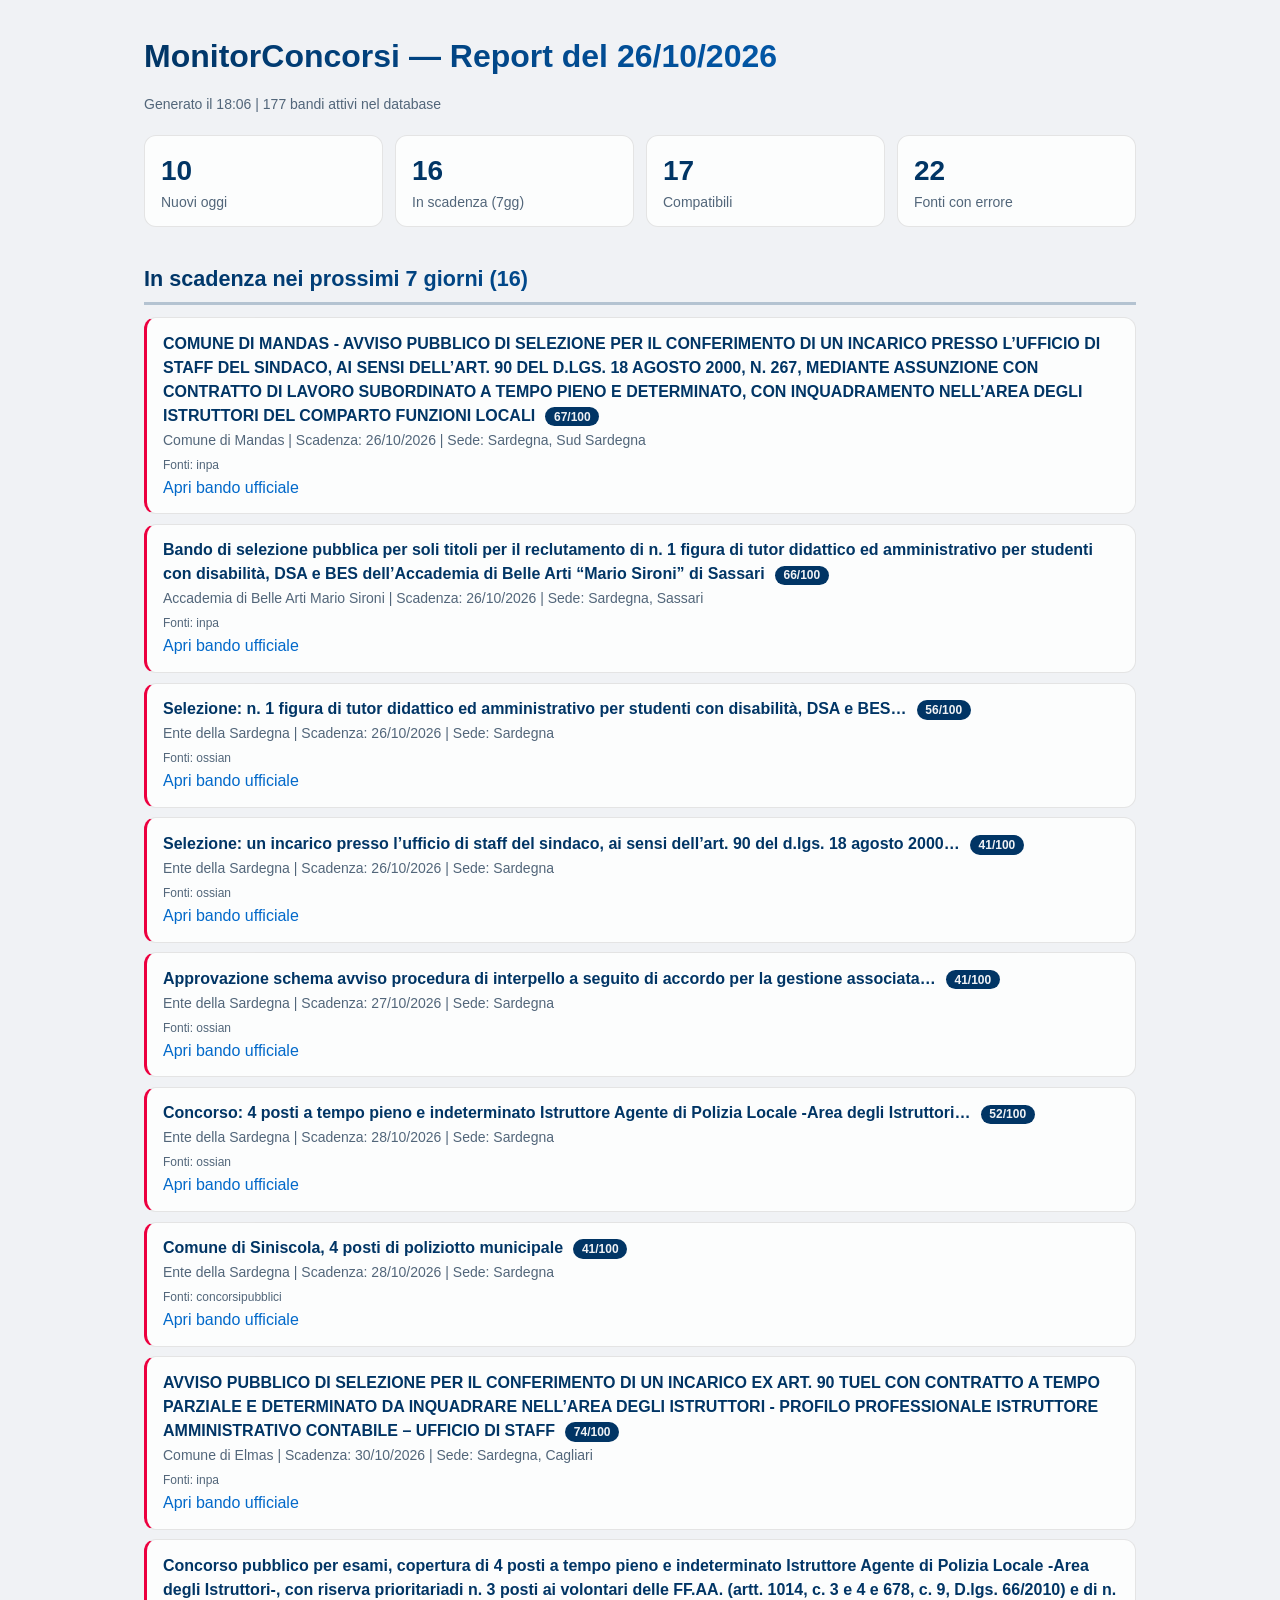
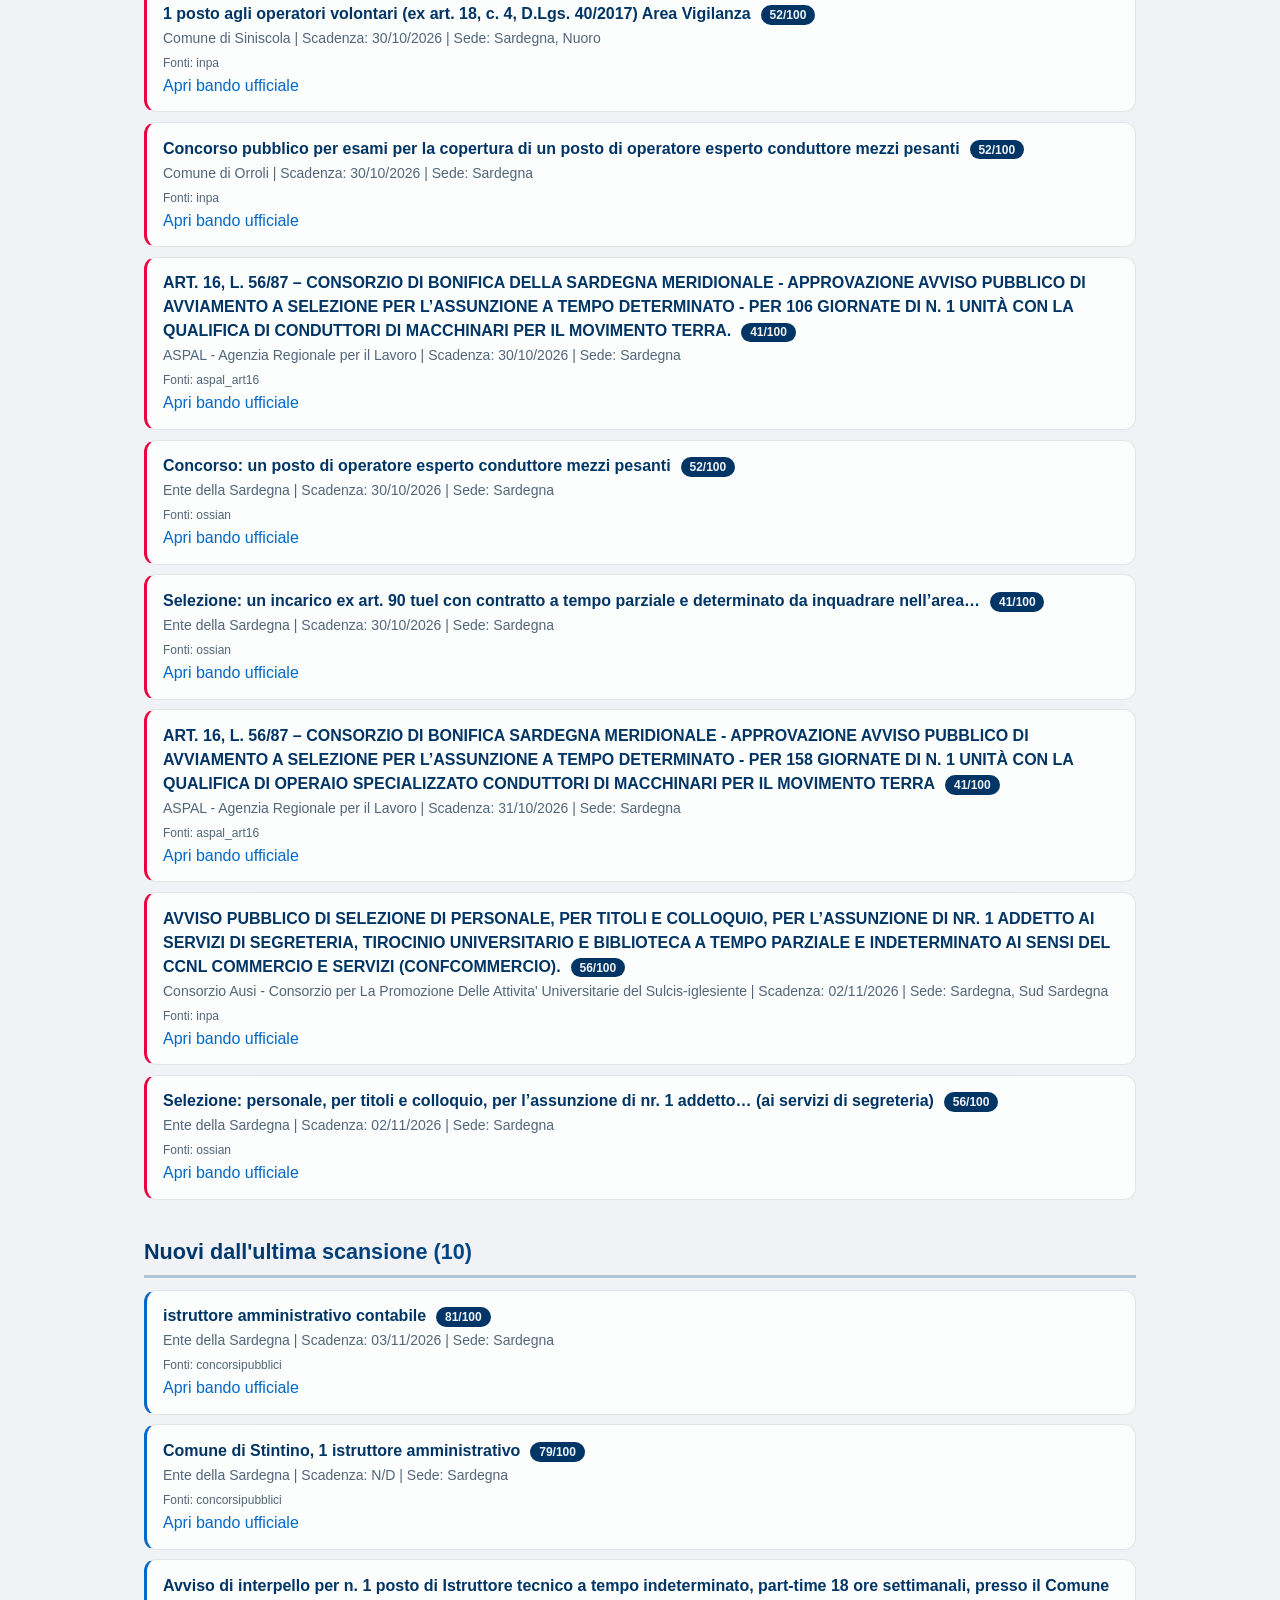
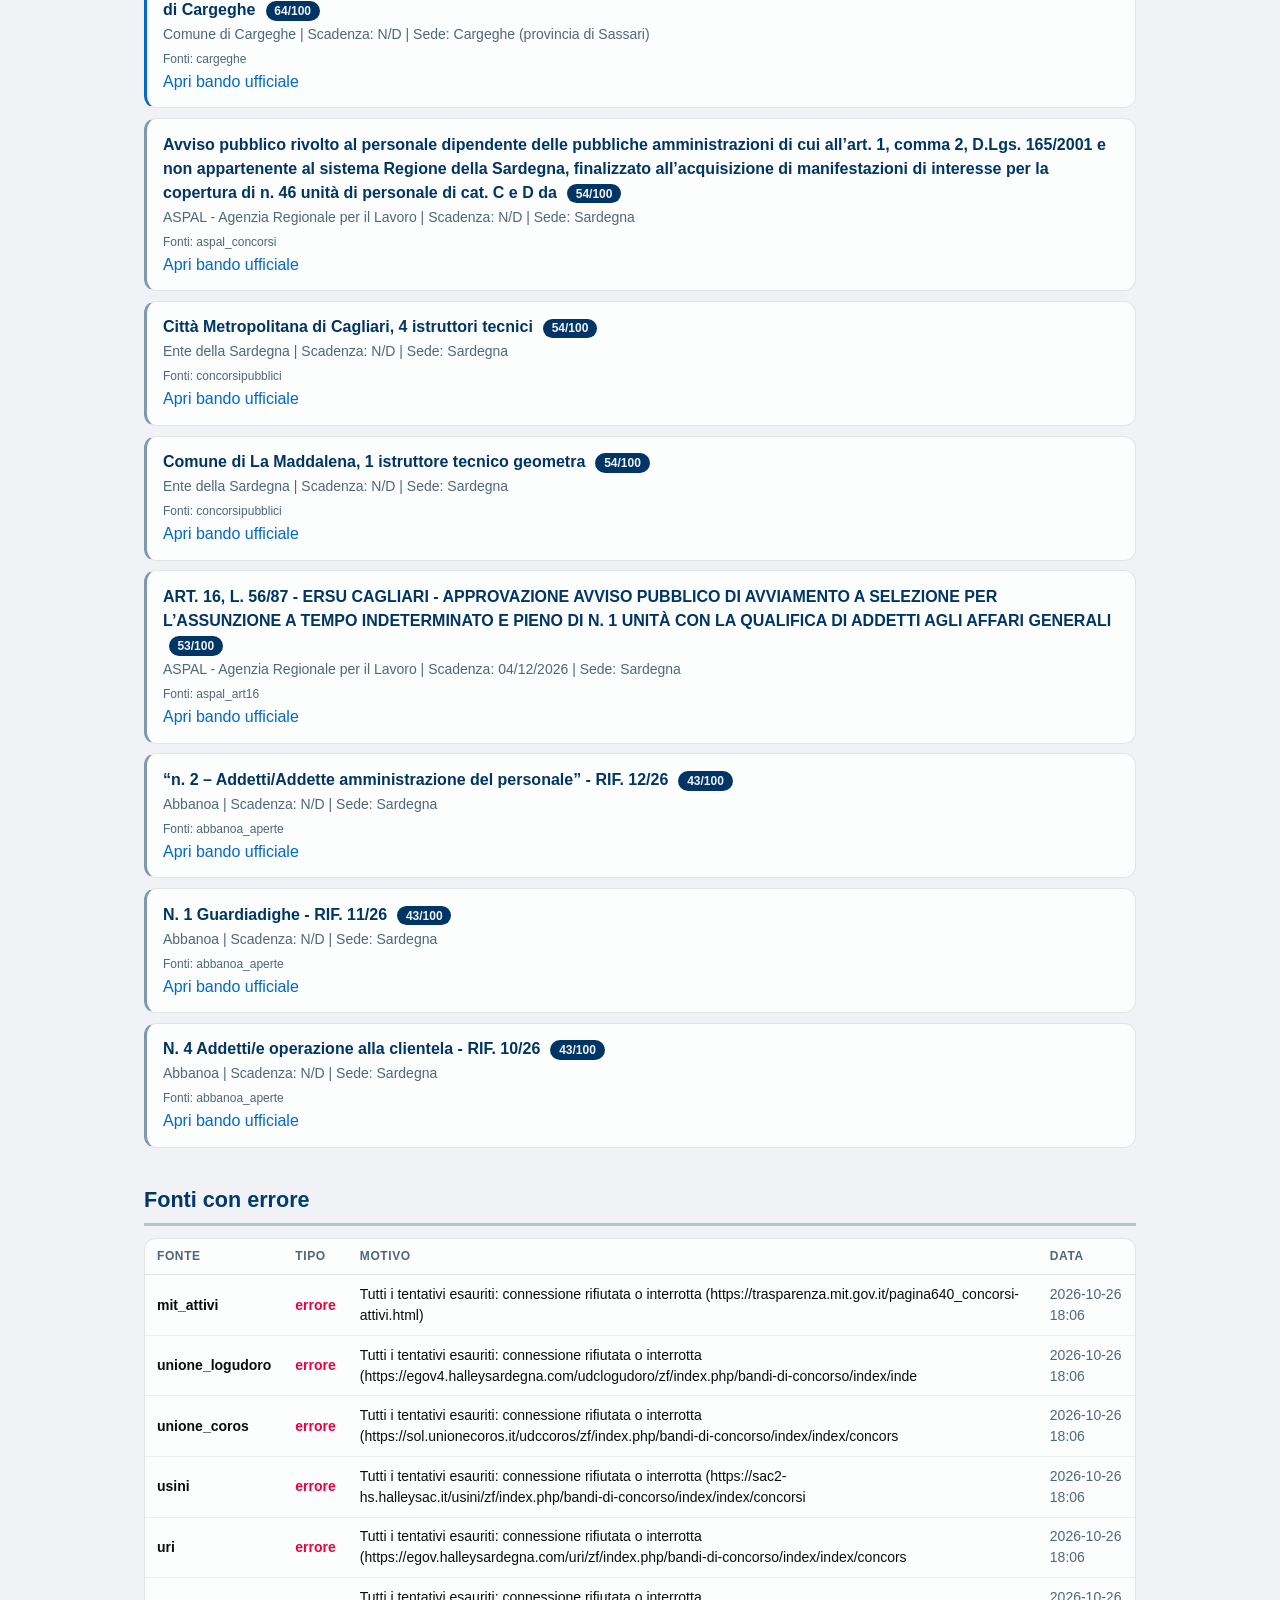
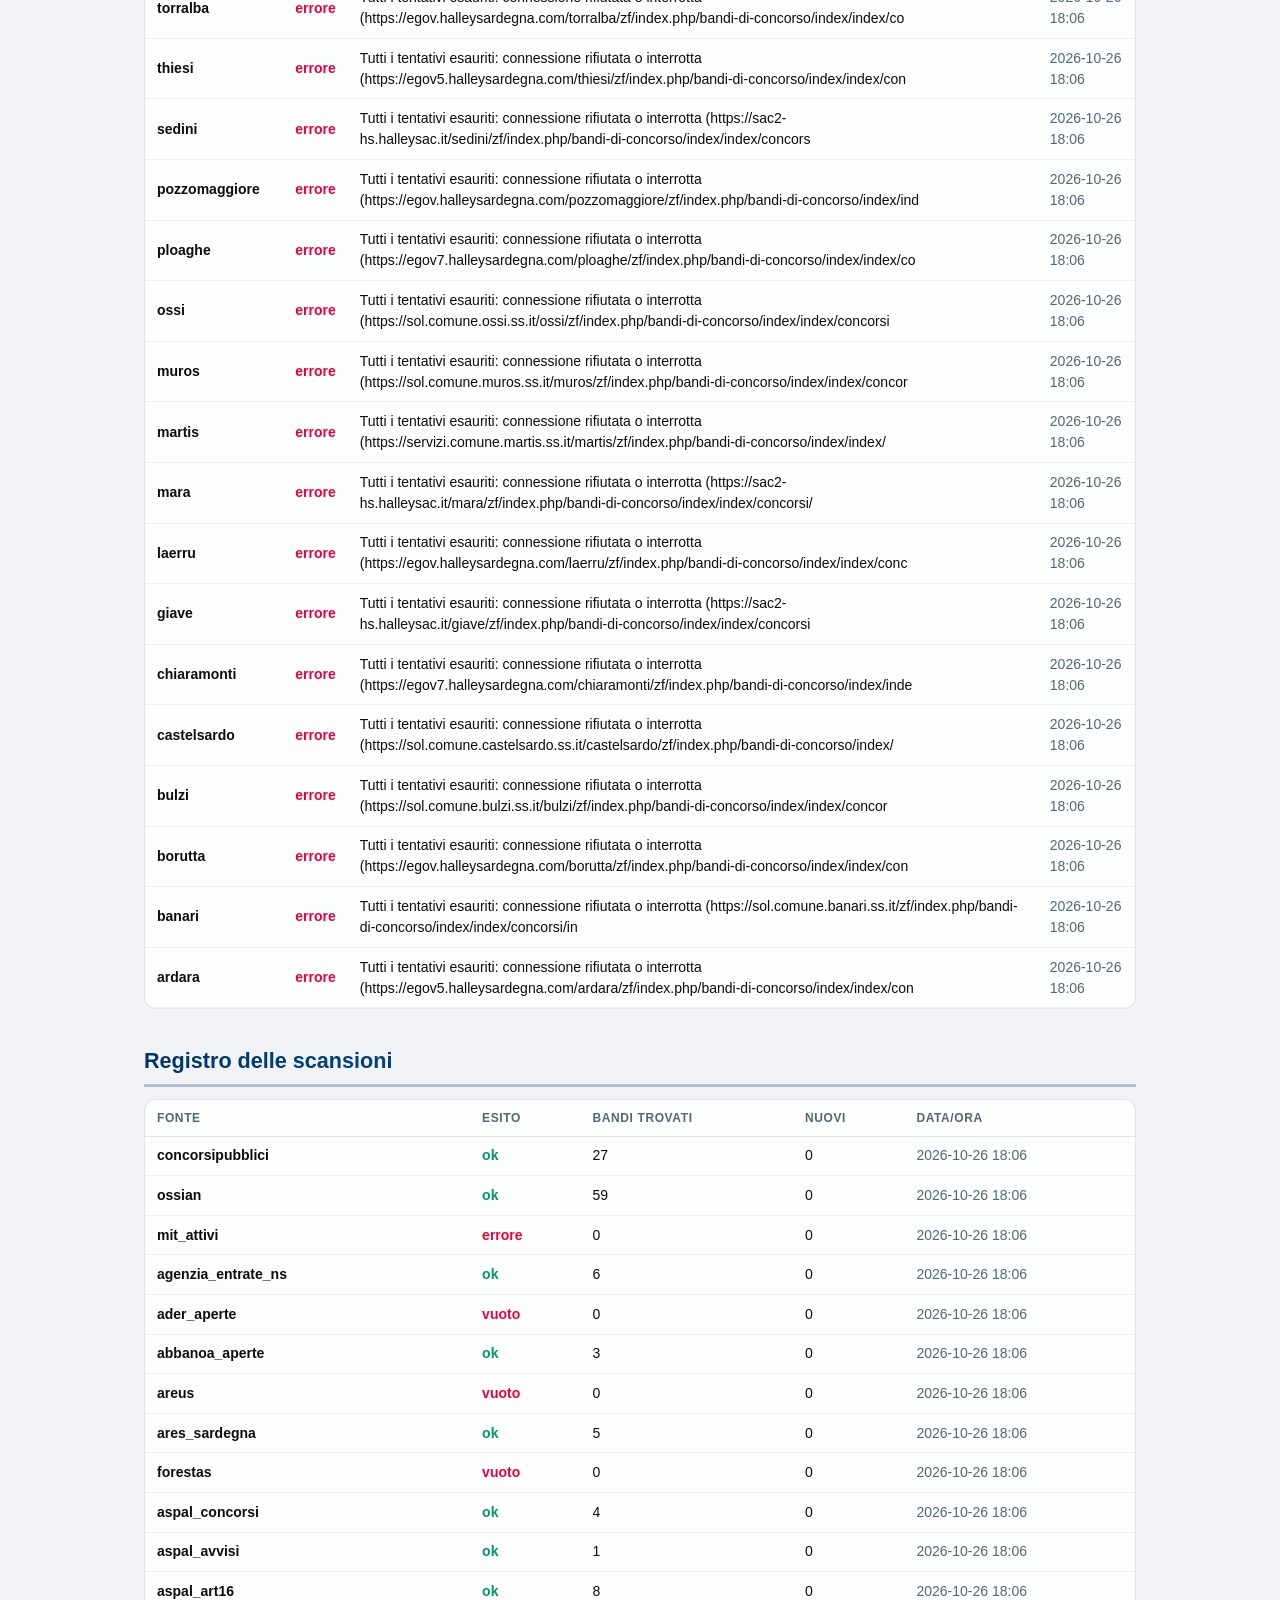
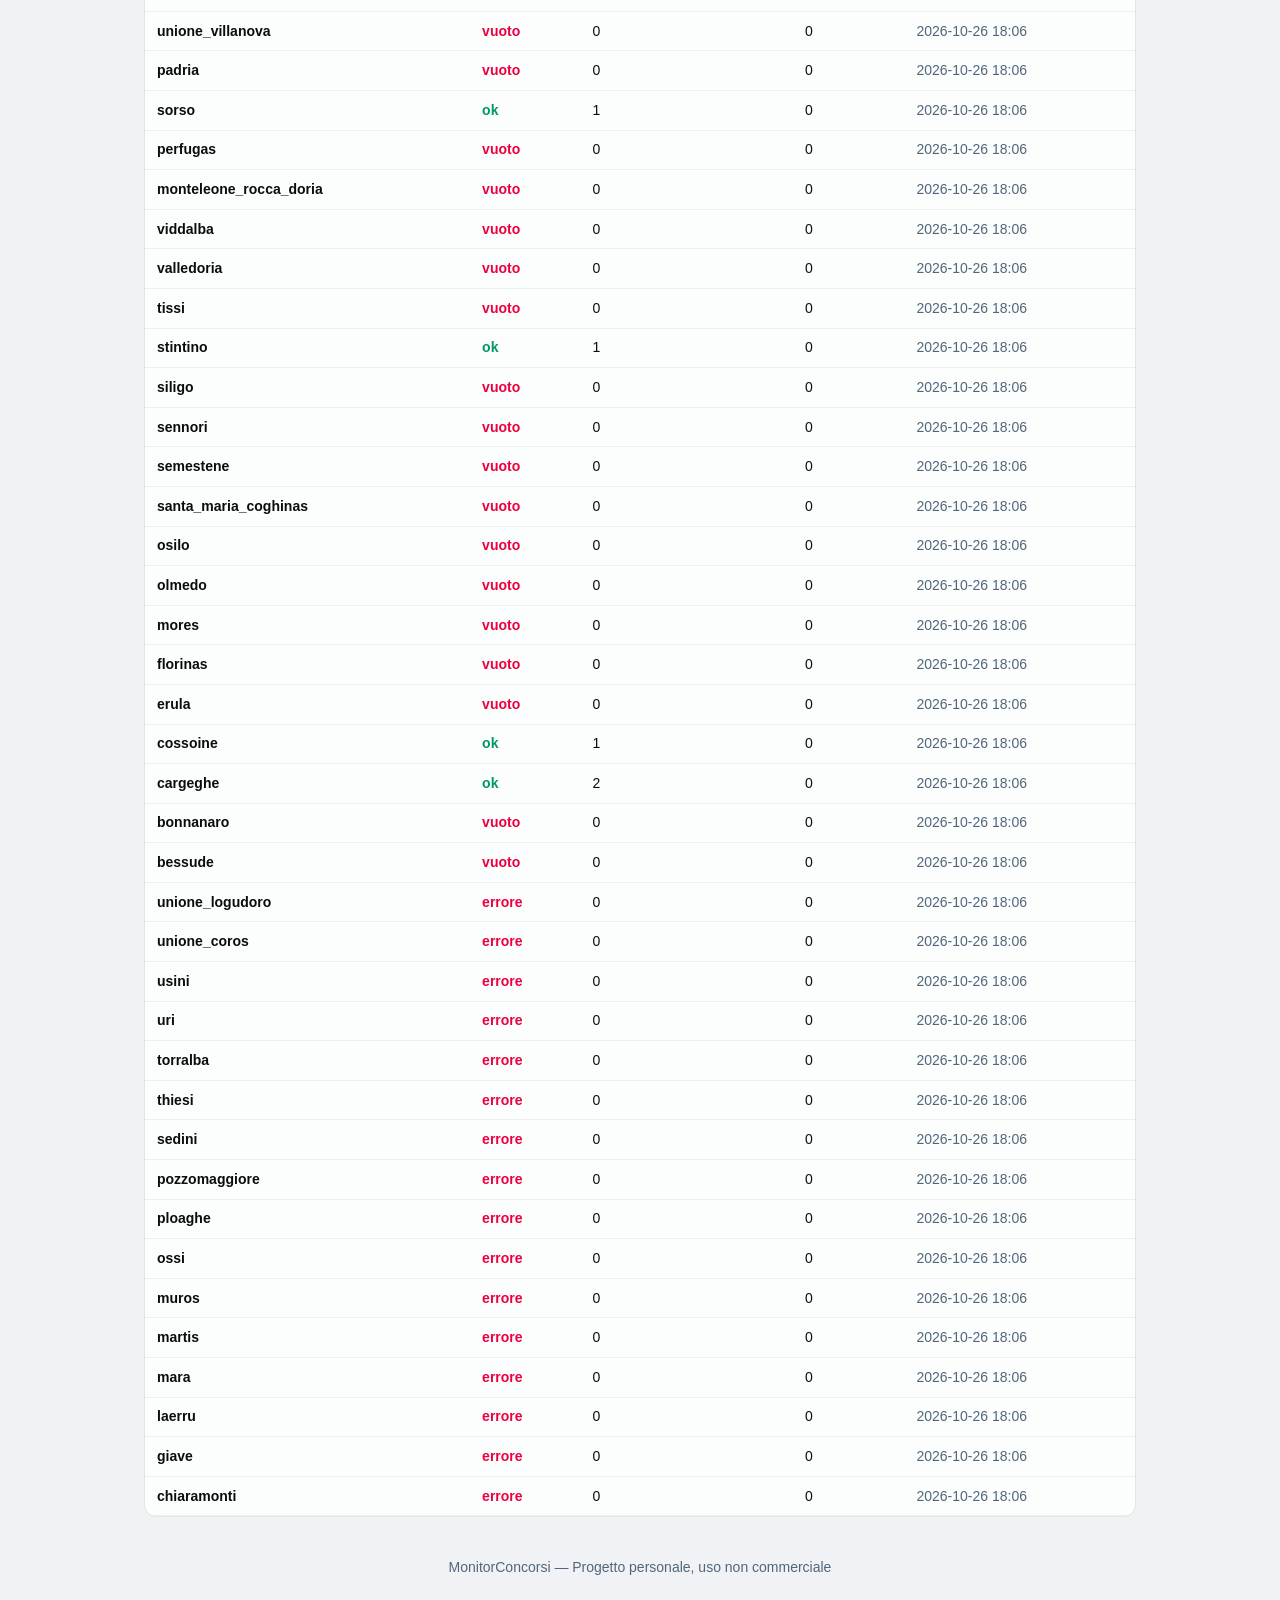
==== commit 845c01ad: "Scansione del 2026-10-26" ====
--- a/data/report_giornaliero.html
+++ b/data/report_giornaliero.html
@@ -46,7 +46,7 @@
 </head>
 <body>
     <h1>MonitorConcorsi — Report del 26/10/2026</h1>
-    <p class="meta">Generato il 17:37 | 177 bandi attivi nel database</p>
+    <p class="meta">Generato il 18:06 | 177 bandi attivi nel database</p>
     
     <div class="stats">
         <div class="stat"><strong>10</strong>Nuovi oggi</div>
@@ -352,133 +352,133 @@
                 <td><strong>mit_attivi</strong></td>
                 <td class="errore-fonte">errore</td>
                 <td>Tutti i tentativi esauriti: connessione rifiutata o interrotta (https://trasparenza.mit.gov.it/pagina640_concorsi-attivi.html)</td>
-                <td class="meta">2026-10-26 17:37</td>
+                <td class="meta">2026-10-26 18:06</td>
             </tr>
             <tr>
                 <td><strong>unione_logudoro</strong></td>
                 <td class="errore-fonte">errore</td>
                 <td>Tutti i tentativi esauriti: connessione rifiutata o interrotta (https://egov4.halleysardegna.com/udclogudoro/zf/index.php/bandi-di-concorso/index/inde</td>
-                <td class="meta">2026-10-26 17:37</td>
+                <td class="meta">2026-10-26 18:06</td>
             </tr>
             <tr>
                 <td><strong>unione_coros</strong></td>
                 <td class="errore-fonte">errore</td>
                 <td>Tutti i tentativi esauriti: connessione rifiutata o interrotta (https://sol.unionecoros.it/udccoros/zf/index.php/bandi-di-concorso/index/index/concors</td>
-                <td class="meta">2026-10-26 17:37</td>
+                <td class="meta">2026-10-26 18:06</td>
             </tr>
             <tr>
                 <td><strong>usini</strong></td>
                 <td class="errore-fonte">errore</td>
                 <td>Tutti i tentativi esauriti: connessione rifiutata o interrotta (https://sac2-hs.halleysac.it/usini/zf/index.php/bandi-di-concorso/index/index/concorsi</td>
-                <td class="meta">2026-10-26 17:37</td>
+                <td class="meta">2026-10-26 18:06</td>
             </tr>
             <tr>
                 <td><strong>uri</strong></td>
                 <td class="errore-fonte">errore</td>
                 <td>Tutti i tentativi esauriti: connessione rifiutata o interrotta (https://egov.halleysardegna.com/uri/zf/index.php/bandi-di-concorso/index/index/concors</td>
-                <td class="meta">2026-10-26 17:37</td>
+                <td class="meta">2026-10-26 18:06</td>
             </tr>
             <tr>
                 <td><strong>torralba</strong></td>
                 <td class="errore-fonte">errore</td>
                 <td>Tutti i tentativi esauriti: connessione rifiutata o interrotta (https://egov.halleysardegna.com/torralba/zf/index.php/bandi-di-concorso/index/index/co</td>
-                <td class="meta">2026-10-26 17:37</td>
+                <td class="meta">2026-10-26 18:06</td>
             </tr>
             <tr>
                 <td><strong>thiesi</strong></td>
                 <td class="errore-fonte">errore</td>
                 <td>Tutti i tentativi esauriti: connessione rifiutata o interrotta (https://egov5.halleysardegna.com/thiesi/zf/index.php/bandi-di-concorso/index/index/con</td>
-                <td class="meta">2026-10-26 17:37</td>
+                <td class="meta">2026-10-26 18:06</td>
             </tr>
             <tr>
                 <td><strong>sedini</strong></td>
                 <td class="errore-fonte">errore</td>
                 <td>Tutti i tentativi esauriti: connessione rifiutata o interrotta (https://sac2-hs.halleysac.it/sedini/zf/index.php/bandi-di-concorso/index/index/concors</td>
-                <td class="meta">2026-10-26 17:37</td>
+                <td class="meta">2026-10-26 18:06</td>
             </tr>
             <tr>
                 <td><strong>pozzomaggiore</strong></td>
                 <td class="errore-fonte">errore</td>
                 <td>Tutti i tentativi esauriti: connessione rifiutata o interrotta (https://egov.halleysardegna.com/pozzomaggiore/zf/index.php/bandi-di-concorso/index/ind</td>
-                <td class="meta">2026-10-26 17:37</td>
+                <td class="meta">2026-10-26 18:06</td>
             </tr>
             <tr>
                 <td><strong>ploaghe</strong></td>
                 <td class="errore-fonte">errore</td>
                 <td>Tutti i tentativi esauriti: connessione rifiutata o interrotta (https://egov7.halleysardegna.com/ploaghe/zf/index.php/bandi-di-concorso/index/index/co</td>
-                <td class="meta">2026-10-26 17:37</td>
+                <td class="meta">2026-10-26 18:06</td>
             </tr>
             <tr>
                 <td><strong>ossi</strong></td>
                 <td class="errore-fonte">errore</td>
                 <td>Tutti i tentativi esauriti: connessione rifiutata o interrotta (https://sol.comune.ossi.ss.it/ossi/zf/index.php/bandi-di-concorso/index/index/concorsi</td>
-                <td class="meta">2026-10-26 17:37</td>
+                <td class="meta">2026-10-26 18:06</td>
             </tr>
             <tr>
                 <td><strong>muros</strong></td>
                 <td class="errore-fonte">errore</td>
                 <td>Tutti i tentativi esauriti: connessione rifiutata o interrotta (https://sol.comune.muros.ss.it/muros/zf/index.php/bandi-di-concorso/index/index/concor</td>
-                <td class="meta">2026-10-26 17:37</td>
+                <td class="meta">2026-10-26 18:06</td>
             </tr>
             <tr>
                 <td><strong>martis</strong></td>
                 <td class="errore-fonte">errore</td>
                 <td>Tutti i tentativi esauriti: connessione rifiutata o interrotta (https://servizi.comune.martis.ss.it/martis/zf/index.php/bandi-di-concorso/index/index/</td>
-                <td class="meta">2026-10-26 17:37</td>
+                <td class="meta">2026-10-26 18:06</td>
             </tr>
             <tr>
                 <td><strong>mara</strong></td>
                 <td class="errore-fonte">errore</td>
                 <td>Tutti i tentativi esauriti: connessione rifiutata o interrotta (https://sac2-hs.halleysac.it/mara/zf/index.php/bandi-di-concorso/index/index/concorsi/</td>
-                <td class="meta">2026-10-26 17:37</td>
+                <td class="meta">2026-10-26 18:06</td>
             </tr>
             <tr>
                 <td><strong>laerru</strong></td>
                 <td class="errore-fonte">errore</td>
                 <td>Tutti i tentativi esauriti: connessione rifiutata o interrotta (https://egov.halleysardegna.com/laerru/zf/index.php/bandi-di-concorso/index/index/conc</td>
-                <td class="meta">2026-10-26 17:37</td>
+                <td class="meta">2026-10-26 18:06</td>
             </tr>
             <tr>
                 <td><strong>giave</strong></td>
                 <td class="errore-fonte">errore</td>
                 <td>Tutti i tentativi esauriti: connessione rifiutata o interrotta (https://sac2-hs.halleysac.it/giave/zf/index.php/bandi-di-concorso/index/index/concorsi</td>
-                <td class="meta">2026-10-26 17:37</td>
+                <td class="meta">2026-10-26 18:06</td>
             </tr>
             <tr>
                 <td><strong>chiaramonti</strong></td>
                 <td class="errore-fonte">errore</td>
                 <td>Tutti i tentativi esauriti: connessione rifiutata o interrotta (https://egov7.halleysardegna.com/chiaramonti/zf/index.php/bandi-di-concorso/index/inde</td>
-                <td class="meta">2026-10-26 17:37</td>
+                <td class="meta">2026-10-26 18:06</td>
             </tr>
             <tr>
                 <td><strong>castelsardo</strong></td>
                 <td class="errore-fonte">errore</td>
                 <td>Tutti i tentativi esauriti: connessione rifiutata o interrotta (https://sol.comune.castelsardo.ss.it/castelsardo/zf/index.php/bandi-di-concorso/index/</td>
-                <td class="meta">2026-10-26 17:37</td>
+                <td class="meta">2026-10-26 18:06</td>
             </tr>
             <tr>
                 <td><strong>bulzi</strong></td>
                 <td class="errore-fonte">errore</td>
                 <td>Tutti i tentativi esauriti: connessione rifiutata o interrotta (https://sol.comune.bulzi.ss.it/bulzi/zf/index.php/bandi-di-concorso/index/index/concor</td>
-                <td class="meta">2026-10-26 17:37</td>
+                <td class="meta">2026-10-26 18:06</td>
             </tr>
             <tr>
                 <td><strong>borutta</strong></td>
                 <td class="errore-fonte">errore</td>
                 <td>Tutti i tentativi esauriti: connessione rifiutata o interrotta (https://egov.halleysardegna.com/borutta/zf/index.php/bandi-di-concorso/index/index/con</td>
-                <td class="meta">2026-10-26 17:37</td>
+                <td class="meta">2026-10-26 18:06</td>
             </tr>
             <tr>
                 <td><strong>banari</strong></td>
                 <td class="errore-fonte">errore</td>
                 <td>Tutti i tentativi esauriti: connessione rifiutata o interrotta (https://sol.comune.banari.ss.it/zf/index.php/bandi-di-concorso/index/index/concorsi/in</td>
-                <td class="meta">2026-10-26 17:37</td>
+                <td class="meta">2026-10-26 18:06</td>
             </tr>
             <tr>
                 <td><strong>ardara</strong></td>
                 <td class="errore-fonte">errore</td>
                 <td>Tutti i tentativi esauriti: connessione rifiutata o interrotta (https://egov5.halleysardegna.com/ardara/zf/index.php/bandi-di-concorso/index/index/con</td>
-                <td class="meta">2026-10-26 17:37</td>
+                <td class="meta">2026-10-26 18:06</td>
             </tr>
         </table></div>
     
@@ -490,351 +490,351 @@
             <td><strong>concorsipubblici</strong></td>
             <td class="ok">ok</td>
             <td>27</td>
-            <td>9</td>
-            <td class="meta">2026-10-26 17:37</td>
+            <td>0</td>
+            <td class="meta">2026-10-26 18:06</td>
         </tr>
         <tr>
             <td><strong>ossian</strong></td>
             <td class="ok">ok</td>
             <td>59</td>
+            <td>0</td>
+            <td class="meta">2026-10-26 18:06</td>
+        </tr>
+        <tr>
+            <td><strong>mit_attivi</strong></td>
+            <td class="errore-fonte">errore</td>
+            <td>0</td>
+            <td>0</td>
+            <td class="meta">2026-10-26 18:06</td>
+        </tr>
+        <tr>
+            <td><strong>agenzia_entrate_ns</strong></td>
+            <td class="ok">ok</td>
+            <td>6</td>
+            <td>0</td>
+            <td class="meta">2026-10-26 18:06</td>
+        </tr>
+        <tr>
+            <td><strong>ader_aperte</strong></td>
+            <td class="errore-fonte">vuoto</td>
+            <td>0</td>
+            <td>0</td>
+            <td class="meta">2026-10-26 18:06</td>
+        </tr>
+        <tr>
+            <td><strong>abbanoa_aperte</strong></td>
+            <td class="ok">ok</td>
             <td>3</td>
-            <td class="meta">2026-10-26 17:37</td>
-        </tr>
-        <tr>
-            <td><strong>mit_attivi</strong></td>
-            <td class="errore-fonte">errore</td>
-            <td>0</td>
-            <td>0</td>
-            <td class="meta">2026-10-26 17:37</td>
-        </tr>
-        <tr>
-            <td><strong>agenzia_entrate_ns</strong></td>
-            <td class="ok">ok</td>
-            <td>6</td>
-            <td>0</td>
-            <td class="meta">2026-10-26 17:37</td>
-        </tr>
-        <tr>
-            <td><strong>ader_aperte</strong></td>
-            <td class="errore-fonte">vuoto</td>
-            <td>0</td>
-            <td>0</td>
-            <td class="meta">2026-10-26 17:37</td>
-        </tr>
-        <tr>
-            <td><strong>abbanoa_aperte</strong></td>
-            <td class="ok">ok</td>
-            <td>3</td>
-            <td>3</td>
-            <td class="meta">2026-10-26 17:37</td>
+            <td>0</td>
+            <td class="meta">2026-10-26 18:06</td>
         </tr>
         <tr>
             <td><strong>areus</strong></td>
             <td class="errore-fonte">vuoto</td>
             <td>0</td>
             <td>0</td>
-            <td class="meta">2026-10-26 17:37</td>
+            <td class="meta">2026-10-26 18:06</td>
         </tr>
         <tr>
             <td><strong>ares_sardegna</strong></td>
             <td class="ok">ok</td>
             <td>5</td>
+            <td>0</td>
+            <td class="meta">2026-10-26 18:06</td>
+        </tr>
+        <tr>
+            <td><strong>forestas</strong></td>
+            <td class="errore-fonte">vuoto</td>
+            <td>0</td>
+            <td>0</td>
+            <td class="meta">2026-10-26 18:06</td>
+        </tr>
+        <tr>
+            <td><strong>aspal_concorsi</strong></td>
+            <td class="ok">ok</td>
+            <td>4</td>
+            <td>0</td>
+            <td class="meta">2026-10-26 18:06</td>
+        </tr>
+        <tr>
+            <td><strong>aspal_avvisi</strong></td>
+            <td class="ok">ok</td>
+            <td>1</td>
+            <td>0</td>
+            <td class="meta">2026-10-26 18:06</td>
+        </tr>
+        <tr>
+            <td><strong>aspal_art16</strong></td>
+            <td class="ok">ok</td>
+            <td>8</td>
+            <td>0</td>
+            <td class="meta">2026-10-26 18:06</td>
+        </tr>
+        <tr>
+            <td><strong>unione_villanova</strong></td>
+            <td class="errore-fonte">vuoto</td>
+            <td>0</td>
+            <td>0</td>
+            <td class="meta">2026-10-26 18:06</td>
+        </tr>
+        <tr>
+            <td><strong>padria</strong></td>
+            <td class="errore-fonte">vuoto</td>
+            <td>0</td>
+            <td>0</td>
+            <td class="meta">2026-10-26 18:06</td>
+        </tr>
+        <tr>
+            <td><strong>sorso</strong></td>
+            <td class="ok">ok</td>
+            <td>1</td>
+            <td>0</td>
+            <td class="meta">2026-10-26 18:06</td>
+        </tr>
+        <tr>
+            <td><strong>perfugas</strong></td>
+            <td class="errore-fonte">vuoto</td>
+            <td>0</td>
+            <td>0</td>
+            <td class="meta">2026-10-26 18:06</td>
+        </tr>
+        <tr>
+            <td><strong>monteleone_rocca_doria</strong></td>
+            <td class="errore-fonte">vuoto</td>
+            <td>0</td>
+            <td>0</td>
+            <td class="meta">2026-10-26 18:06</td>
+        </tr>
+        <tr>
+            <td><strong>viddalba</strong></td>
+            <td class="errore-fonte">vuoto</td>
+            <td>0</td>
+            <td>0</td>
+            <td class="meta">2026-10-26 18:06</td>
+        </tr>
+        <tr>
+            <td><strong>valledoria</strong></td>
+            <td class="errore-fonte">vuoto</td>
+            <td>0</td>
+            <td>0</td>
+            <td class="meta">2026-10-26 18:06</td>
+        </tr>
+        <tr>
+            <td><strong>tissi</strong></td>
+            <td class="errore-fonte">vuoto</td>
+            <td>0</td>
+            <td>0</td>
+            <td class="meta">2026-10-26 18:06</td>
+        </tr>
+        <tr>
+            <td><strong>stintino</strong></td>
+            <td class="ok">ok</td>
+            <td>1</td>
+            <td>0</td>
+            <td class="meta">2026-10-26 18:06</td>
+        </tr>
+        <tr>
+            <td><strong>siligo</strong></td>
+            <td class="errore-fonte">vuoto</td>
+            <td>0</td>
+            <td>0</td>
+            <td class="meta">2026-10-26 18:06</td>
+        </tr>
+        <tr>
+            <td><strong>sennori</strong></td>
+            <td class="errore-fonte">vuoto</td>
+            <td>0</td>
+            <td>0</td>
+            <td class="meta">2026-10-26 18:06</td>
+        </tr>
+        <tr>
+            <td><strong>semestene</strong></td>
+            <td class="errore-fonte">vuoto</td>
+            <td>0</td>
+            <td>0</td>
+            <td class="meta">2026-10-26 18:06</td>
+        </tr>
+        <tr>
+            <td><strong>santa_maria_coghinas</strong></td>
+            <td class="errore-fonte">vuoto</td>
+            <td>0</td>
+            <td>0</td>
+            <td class="meta">2026-10-26 18:06</td>
+        </tr>
+        <tr>
+            <td><strong>osilo</strong></td>
+            <td class="errore-fonte">vuoto</td>
+            <td>0</td>
+            <td>0</td>
+            <td class="meta">2026-10-26 18:06</td>
+        </tr>
+        <tr>
+            <td><strong>olmedo</strong></td>
+            <td class="errore-fonte">vuoto</td>
+            <td>0</td>
+            <td>0</td>
+            <td class="meta">2026-10-26 18:06</td>
+        </tr>
+        <tr>
+            <td><strong>mores</strong></td>
+            <td class="errore-fonte">vuoto</td>
+            <td>0</td>
+            <td>0</td>
+            <td class="meta">2026-10-26 18:06</td>
+        </tr>
+        <tr>
+            <td><strong>florinas</strong></td>
+            <td class="errore-fonte">vuoto</td>
+            <td>0</td>
+            <td>0</td>
+            <td class="meta">2026-10-26 18:06</td>
+        </tr>
+        <tr>
+            <td><strong>erula</strong></td>
+            <td class="errore-fonte">vuoto</td>
+            <td>0</td>
+            <td>0</td>
+            <td class="meta">2026-10-26 18:06</td>
+        </tr>
+        <tr>
+            <td><strong>cossoine</strong></td>
+            <td class="ok">ok</td>
+            <td>1</td>
+            <td>0</td>
+            <td class="meta">2026-10-26 18:06</td>
+        </tr>
+        <tr>
+            <td><strong>cargeghe</strong></td>
+            <td class="ok">ok</td>
             <td>2</td>
-            <td class="meta">2026-10-26 17:37</td>
-        </tr>
-        <tr>
-            <td><strong>forestas</strong></td>
-            <td class="errore-fonte">vuoto</td>
-            <td>0</td>
-            <td>0</td>
-            <td class="meta">2026-10-26 17:37</td>
-        </tr>
-        <tr>
-            <td><strong>aspal_concorsi</strong></td>
-            <td class="ok">ok</td>
-            <td>4</td>
-            <td>4</td>
-            <td class="meta">2026-10-26 17:37</td>
-        </tr>
-        <tr>
-            <td><strong>aspal_avvisi</strong></td>
-            <td class="ok">ok</td>
-            <td>1</td>
-            <td>0</td>
-            <td class="meta">2026-10-26 17:37</td>
-        </tr>
-        <tr>
-            <td><strong>aspal_art16</strong></td>
-            <td class="ok">ok</td>
-            <td>8</td>
-            <td>1</td>
-            <td class="meta">2026-10-26 17:37</td>
-        </tr>
-        <tr>
-            <td><strong>unione_villanova</strong></td>
-            <td class="errore-fonte">vuoto</td>
-            <td>0</td>
-            <td>0</td>
-            <td class="meta">2026-10-26 17:37</td>
-        </tr>
-        <tr>
-            <td><strong>padria</strong></td>
-            <td class="errore-fonte">vuoto</td>
-            <td>0</td>
-            <td>0</td>
-            <td class="meta">2026-10-26 17:37</td>
-        </tr>
-        <tr>
-            <td><strong>sorso</strong></td>
-            <td class="ok">ok</td>
-            <td>1</td>
-            <td>0</td>
-            <td class="meta">2026-10-26 17:37</td>
-        </tr>
-        <tr>
-            <td><strong>perfugas</strong></td>
-            <td class="errore-fonte">vuoto</td>
-            <td>0</td>
-            <td>0</td>
-            <td class="meta">2026-10-26 17:37</td>
-        </tr>
-        <tr>
-            <td><strong>monteleone_rocca_doria</strong></td>
-            <td class="errore-fonte">vuoto</td>
-            <td>0</td>
-            <td>0</td>
-            <td class="meta">2026-10-26 17:37</td>
-        </tr>
-        <tr>
-            <td><strong>viddalba</strong></td>
-            <td class="errore-fonte">vuoto</td>
-            <td>0</td>
-            <td>0</td>
-            <td class="meta">2026-10-26 17:37</td>
-        </tr>
-        <tr>
-            <td><strong>valledoria</strong></td>
-            <td class="errore-fonte">vuoto</td>
-            <td>0</td>
-            <td>0</td>
-            <td class="meta">2026-10-26 17:37</td>
-        </tr>
-        <tr>
-            <td><strong>tissi</strong></td>
-            <td class="errore-fonte">vuoto</td>
-            <td>0</td>
-            <td>0</td>
-            <td class="meta">2026-10-26 17:37</td>
-        </tr>
-        <tr>
-            <td><strong>stintino</strong></td>
-            <td class="ok">ok</td>
-            <td>1</td>
-            <td>0</td>
-            <td class="meta">2026-10-26 17:37</td>
-        </tr>
-        <tr>
-            <td><strong>siligo</strong></td>
-            <td class="errore-fonte">vuoto</td>
-            <td>0</td>
-            <td>0</td>
-            <td class="meta">2026-10-26 17:37</td>
-        </tr>
-        <tr>
-            <td><strong>sennori</strong></td>
-            <td class="errore-fonte">vuoto</td>
-            <td>0</td>
-            <td>0</td>
-            <td class="meta">2026-10-26 17:37</td>
-        </tr>
-        <tr>
-            <td><strong>semestene</strong></td>
-            <td class="errore-fonte">vuoto</td>
-            <td>0</td>
-            <td>0</td>
-            <td class="meta">2026-10-26 17:37</td>
-        </tr>
-        <tr>
-            <td><strong>santa_maria_coghinas</strong></td>
-            <td class="errore-fonte">vuoto</td>
-            <td>0</td>
-            <td>0</td>
-            <td class="meta">2026-10-26 17:37</td>
-        </tr>
-        <tr>
-            <td><strong>osilo</strong></td>
-            <td class="errore-fonte">vuoto</td>
-            <td>0</td>
-            <td>0</td>
-            <td class="meta">2026-10-26 17:37</td>
-        </tr>
-        <tr>
-            <td><strong>olmedo</strong></td>
-            <td class="errore-fonte">vuoto</td>
-            <td>0</td>
-            <td>0</td>
-            <td class="meta">2026-10-26 17:37</td>
-        </tr>
-        <tr>
-            <td><strong>mores</strong></td>
-            <td class="errore-fonte">vuoto</td>
-            <td>0</td>
-            <td>0</td>
-            <td class="meta">2026-10-26 17:37</td>
-        </tr>
-        <tr>
-            <td><strong>florinas</strong></td>
-            <td class="errore-fonte">vuoto</td>
-            <td>0</td>
-            <td>0</td>
-            <td class="meta">2026-10-26 17:37</td>
-        </tr>
-        <tr>
-            <td><strong>erula</strong></td>
-            <td class="errore-fonte">vuoto</td>
-            <td>0</td>
-            <td>0</td>
-            <td class="meta">2026-10-26 17:37</td>
-        </tr>
-        <tr>
-            <td><strong>cossoine</strong></td>
-            <td class="ok">ok</td>
-            <td>1</td>
-            <td>0</td>
-            <td class="meta">2026-10-26 17:37</td>
-        </tr>
-        <tr>
-            <td><strong>cargeghe</strong></td>
-            <td class="ok">ok</td>
-            <td>2</td>
-            <td>1</td>
-            <td class="meta">2026-10-26 17:37</td>
+            <td>0</td>
+            <td class="meta">2026-10-26 18:06</td>
         </tr>
         <tr>
             <td><strong>bonnanaro</strong></td>
             <td class="errore-fonte">vuoto</td>
             <td>0</td>
             <td>0</td>
-            <td class="meta">2026-10-26 17:37</td>
+            <td class="meta">2026-10-26 18:06</td>
         </tr>
         <tr>
             <td><strong>bessude</strong></td>
             <td class="errore-fonte">vuoto</td>
             <td>0</td>
             <td>0</td>
-            <td class="meta">2026-10-26 17:37</td>
+            <td class="meta">2026-10-26 18:06</td>
         </tr>
         <tr>
             <td><strong>unione_logudoro</strong></td>
             <td class="errore-fonte">errore</td>
             <td>0</td>
             <td>0</td>
-            <td class="meta">2026-10-26 17:37</td>
+            <td class="meta">2026-10-26 18:06</td>
         </tr>
         <tr>
             <td><strong>unione_coros</strong></td>
             <td class="errore-fonte">errore</td>
             <td>0</td>
             <td>0</td>
-            <td class="meta">2026-10-26 17:37</td>
+            <td class="meta">2026-10-26 18:06</td>
         </tr>
         <tr>
             <td><strong>usini</strong></td>
             <td class="errore-fonte">errore</td>
             <td>0</td>
             <td>0</td>
-            <td class="meta">2026-10-26 17:37</td>
+            <td class="meta">2026-10-26 18:06</td>
         </tr>
         <tr>
             <td><strong>uri</strong></td>
             <td class="errore-fonte">errore</td>
             <td>0</td>
             <td>0</td>
-            <td class="meta">2026-10-26 17:37</td>
+            <td class="meta">2026-10-26 18:06</td>
         </tr>
         <tr>
             <td><strong>torralba</strong></td>
             <td class="errore-fonte">errore</td>
             <td>0</td>
             <td>0</td>
-            <td class="meta">2026-10-26 17:37</td>
+            <td class="meta">2026-10-26 18:06</td>
         </tr>
         <tr>
             <td><strong>thiesi</strong></td>
             <td class="errore-fonte">errore</td>
             <td>0</td>
             <td>0</td>
-            <td class="meta">2026-10-26 17:37</td>
+            <td class="meta">2026-10-26 18:06</td>
         </tr>
         <tr>
             <td><strong>sedini</strong></td>
             <td class="errore-fonte">errore</td>
             <td>0</td>
             <td>0</td>
-            <td class="meta">2026-10-26 17:37</td>
+            <td class="meta">2026-10-26 18:06</td>
         </tr>
         <tr>
             <td><strong>pozzomaggiore</strong></td>
             <td class="errore-fonte">errore</td>
             <td>0</td>
             <td>0</td>
-            <td class="meta">2026-10-26 17:37</td>
+            <td class="meta">2026-10-26 18:06</td>
         </tr>
         <tr>
             <td><strong>ploaghe</strong></td>
             <td class="errore-fonte">errore</td>
             <td>0</td>
             <td>0</td>
-            <td class="meta">2026-10-26 17:37</td>
+            <td class="meta">2026-10-26 18:06</td>
         </tr>
         <tr>
             <td><strong>ossi</strong></td>
             <td class="errore-fonte">errore</td>
             <td>0</td>
             <td>0</td>
-            <td class="meta">2026-10-26 17:37</td>
+            <td class="meta">2026-10-26 18:06</td>
         </tr>
         <tr>
             <td><strong>muros</strong></td>
             <td class="errore-fonte">errore</td>
             <td>0</td>
             <td>0</td>
-            <td class="meta">2026-10-26 17:37</td>
+            <td class="meta">2026-10-26 18:06</td>
         </tr>
         <tr>
             <td><strong>martis</strong></td>
             <td class="errore-fonte">errore</td>
             <td>0</td>
             <td>0</td>
-            <td class="meta">2026-10-26 17:37</td>
+            <td class="meta">2026-10-26 18:06</td>
         </tr>
         <tr>
             <td><strong>mara</strong></td>
             <td class="errore-fonte">errore</td>
             <td>0</td>
             <td>0</td>
-            <td class="meta">2026-10-26 17:37</td>
+            <td class="meta">2026-10-26 18:06</td>
         </tr>
         <tr>
             <td><strong>laerru</strong></td>
             <td class="errore-fonte">errore</td>
             <td>0</td>
             <td>0</td>
-            <td class="meta">2026-10-26 17:37</td>
+            <td class="meta">2026-10-26 18:06</td>
         </tr>
         <tr>
             <td><strong>giave</strong></td>
             <td class="errore-fonte">errore</td>
             <td>0</td>
             <td>0</td>
-            <td class="meta">2026-10-26 17:37</td>
+            <td class="meta">2026-10-26 18:06</td>
         </tr>
         <tr>
             <td><strong>chiaramonti</strong></td>
             <td class="errore-fonte">errore</td>
             <td>0</td>
             <td>0</td>
-            <td class="meta">2026-10-26 17:37</td>
+            <td class="meta">2026-10-26 18:06</td>
         </tr>
     </table></div>
     
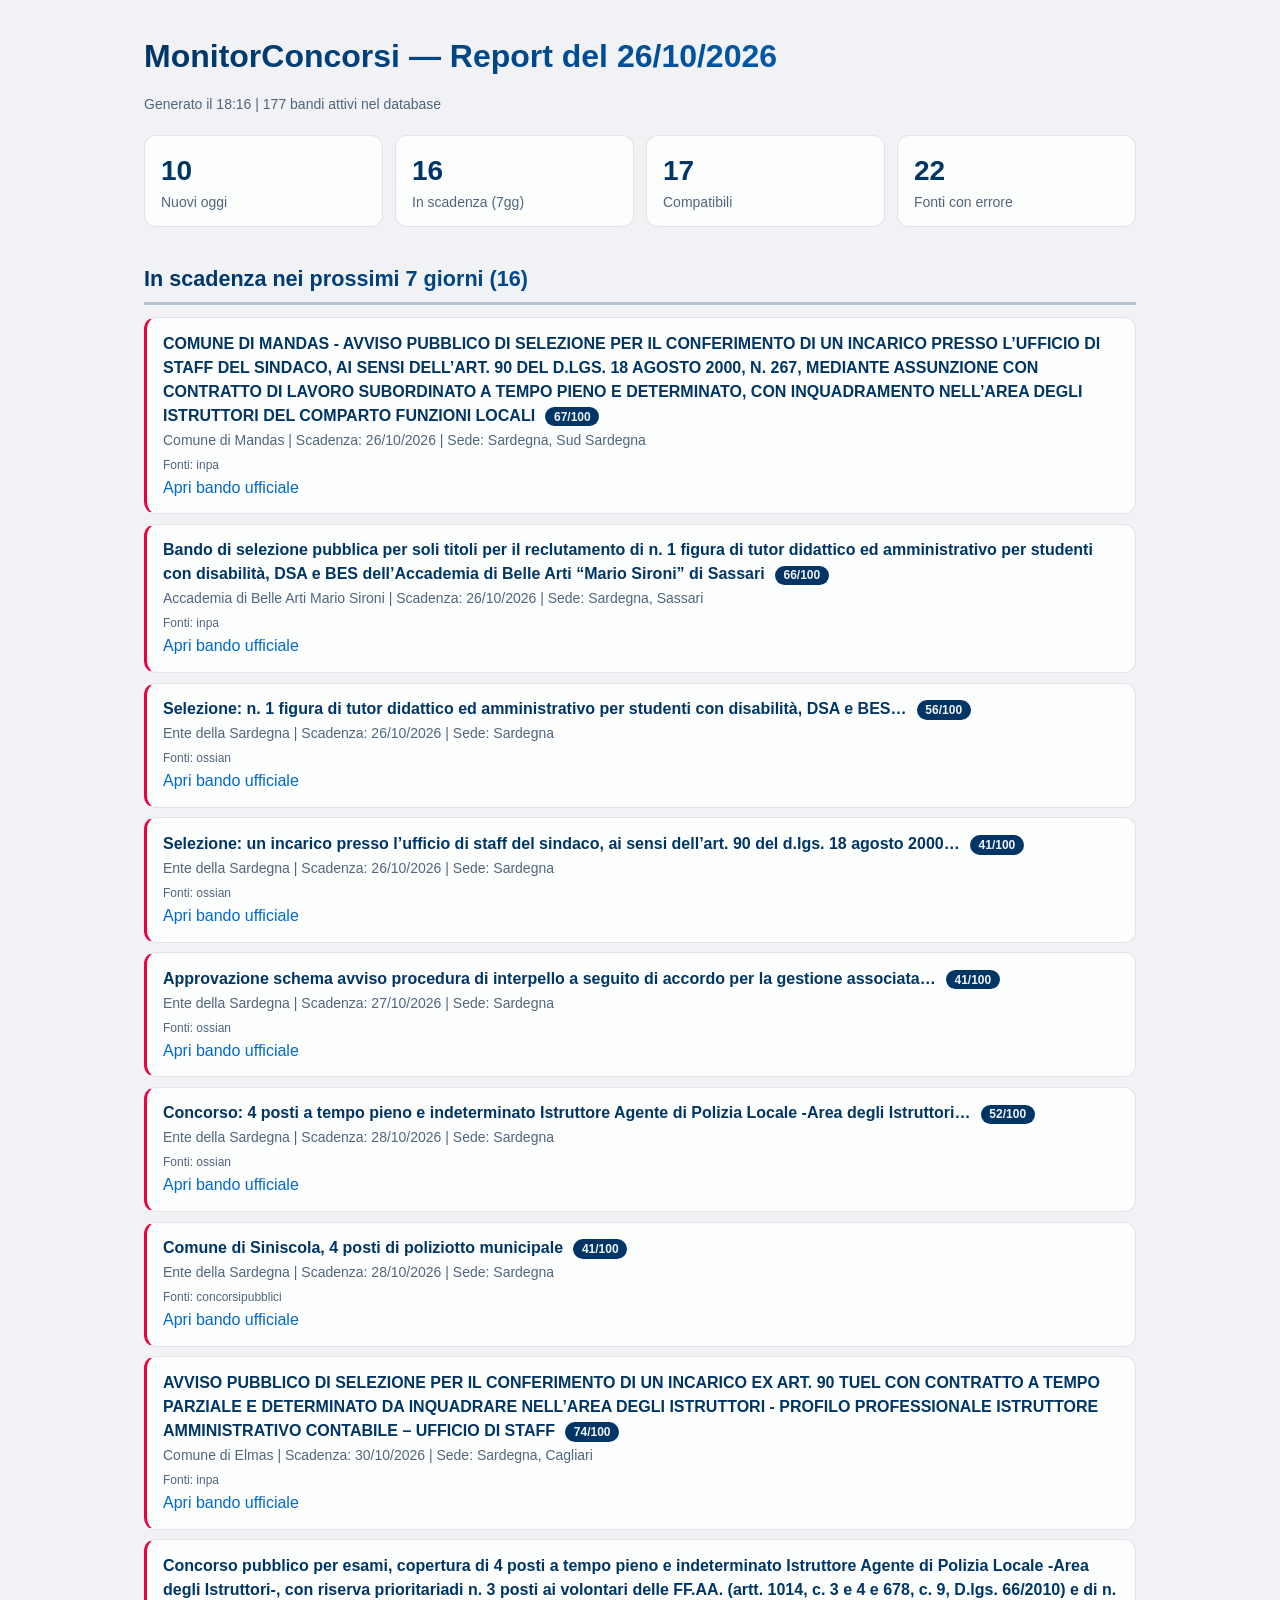
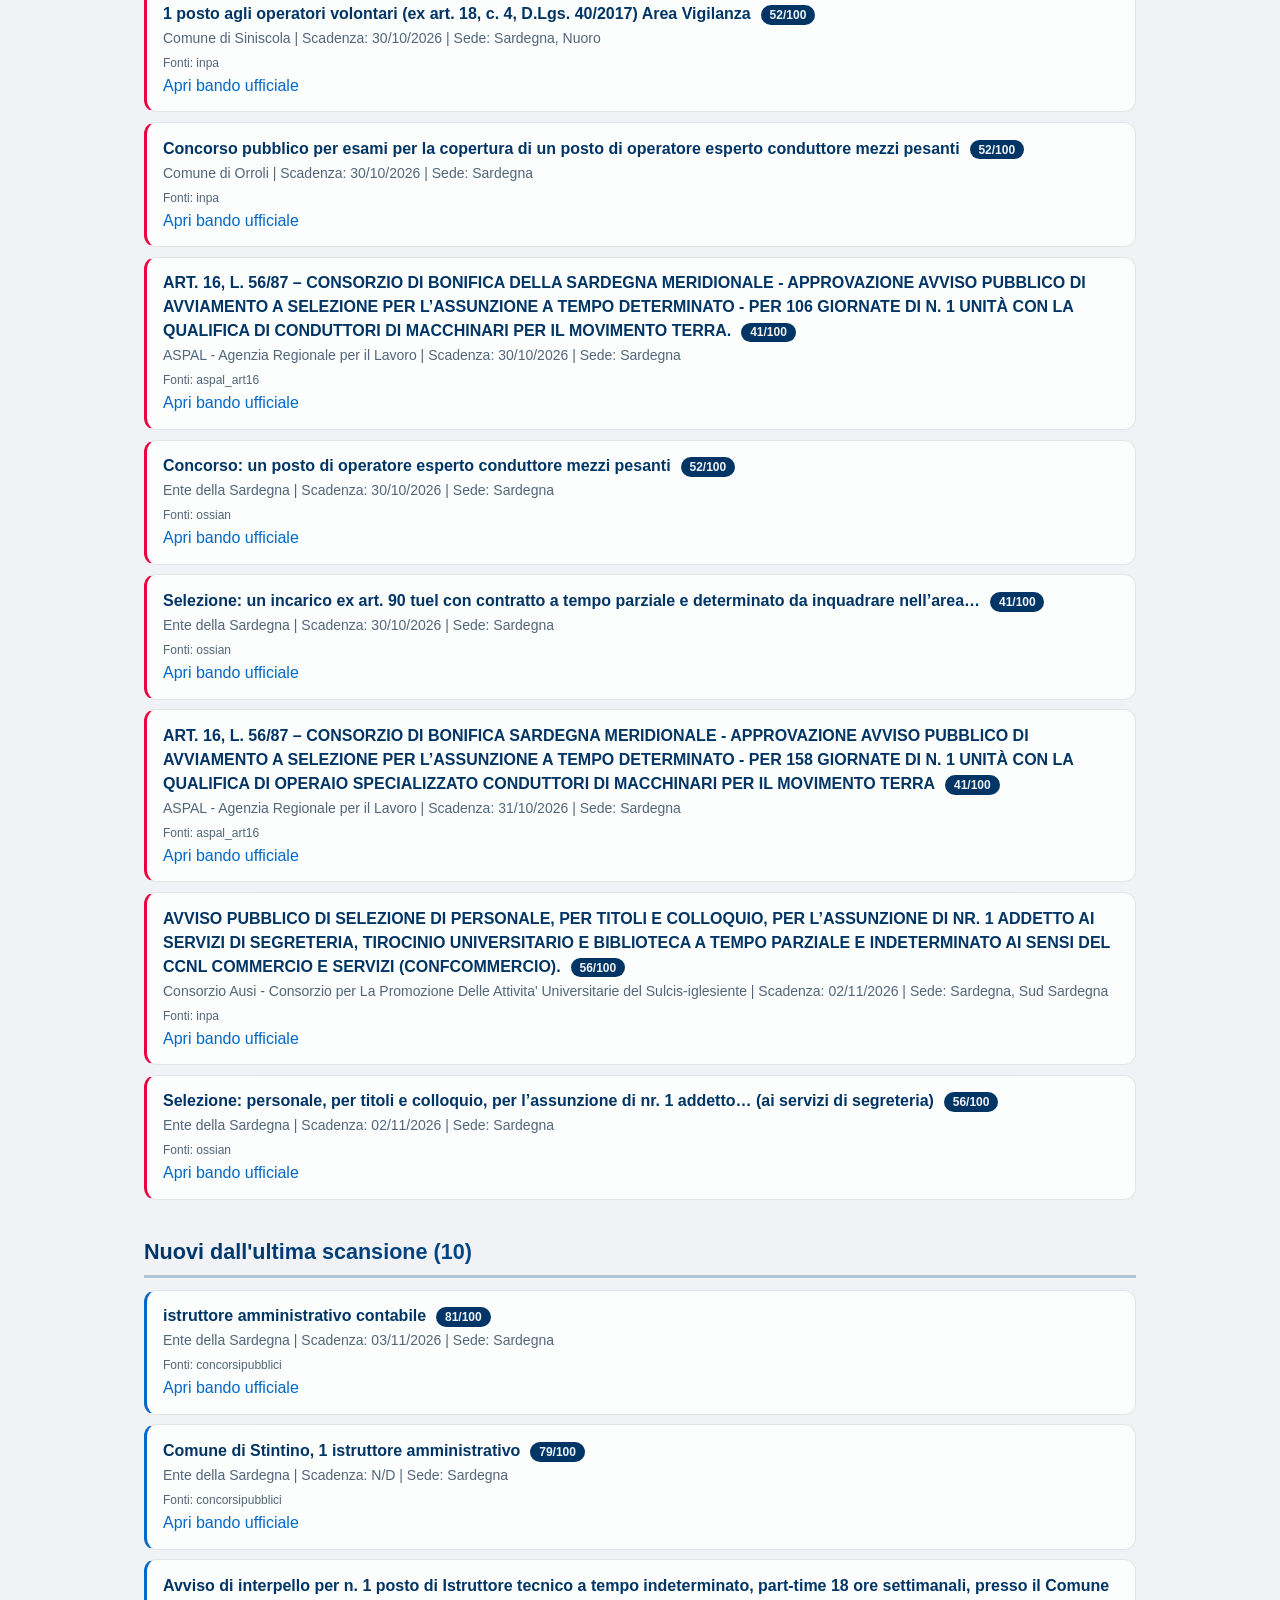
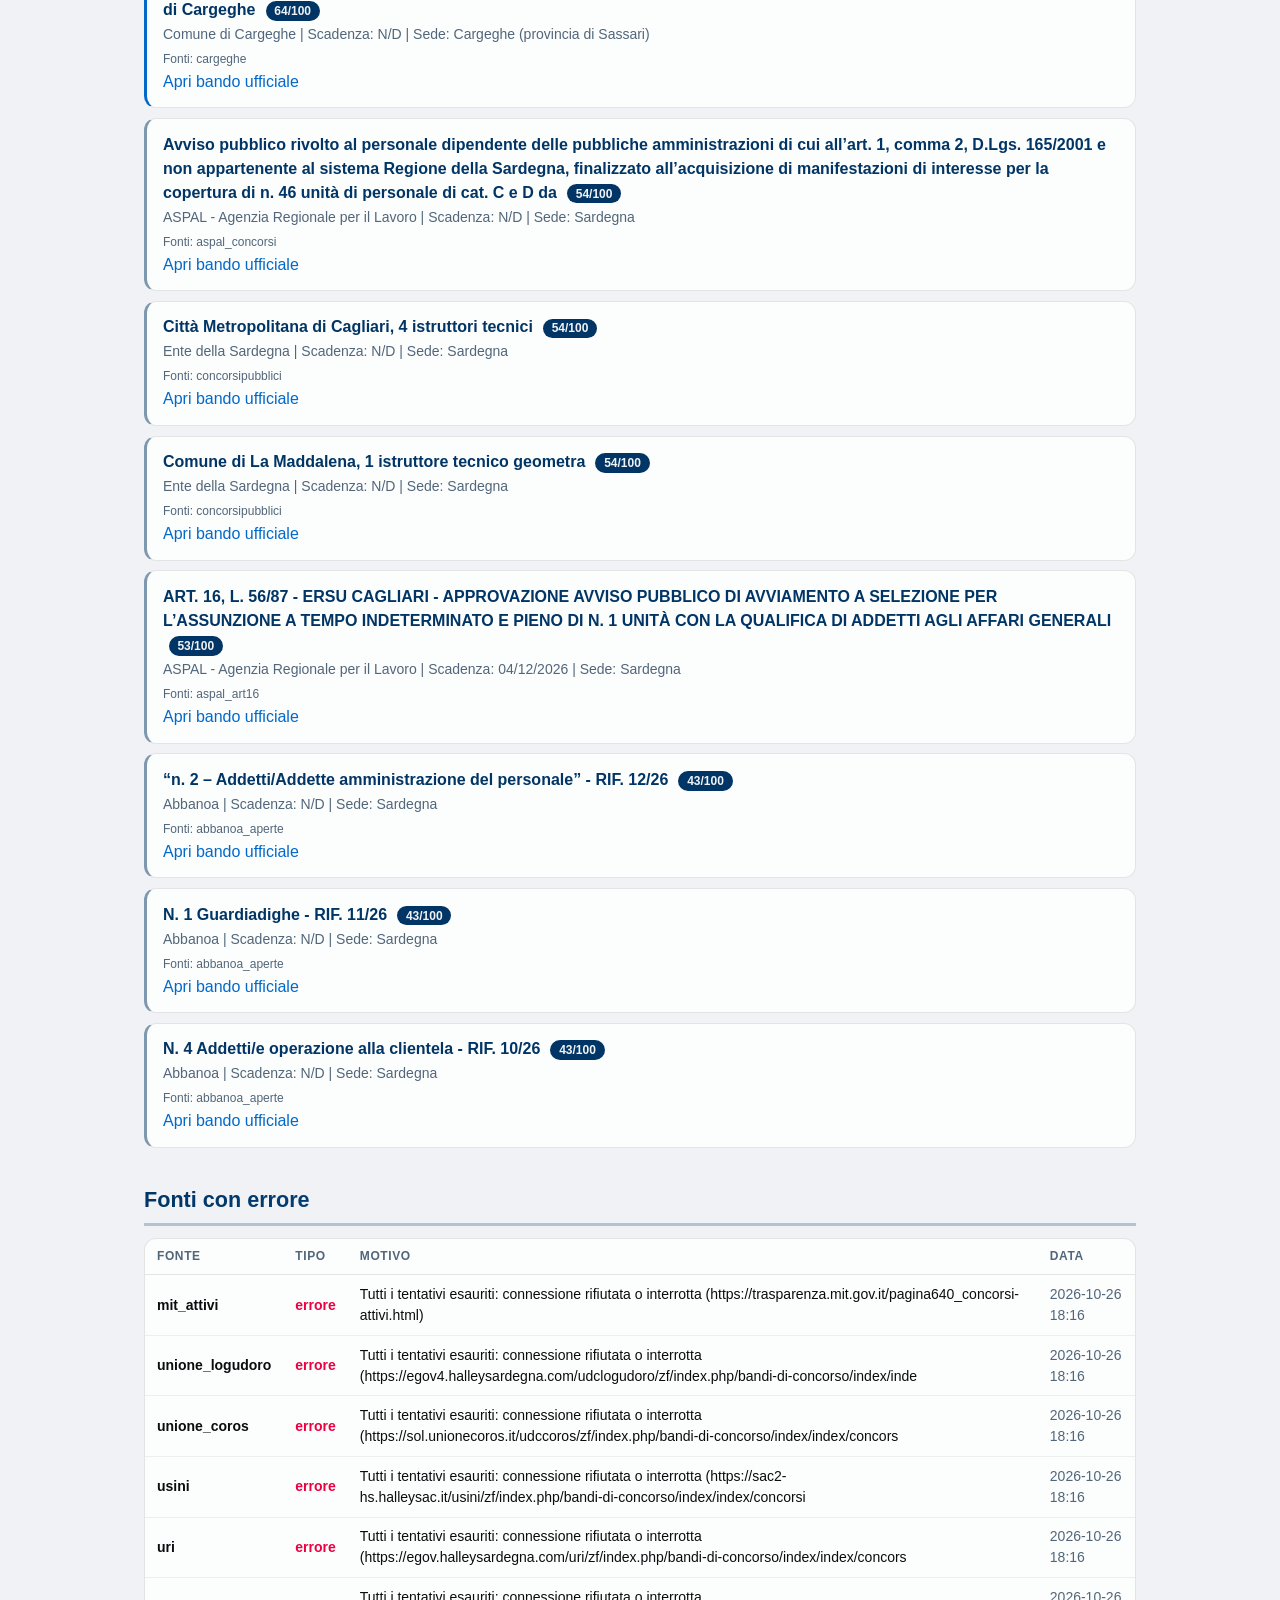
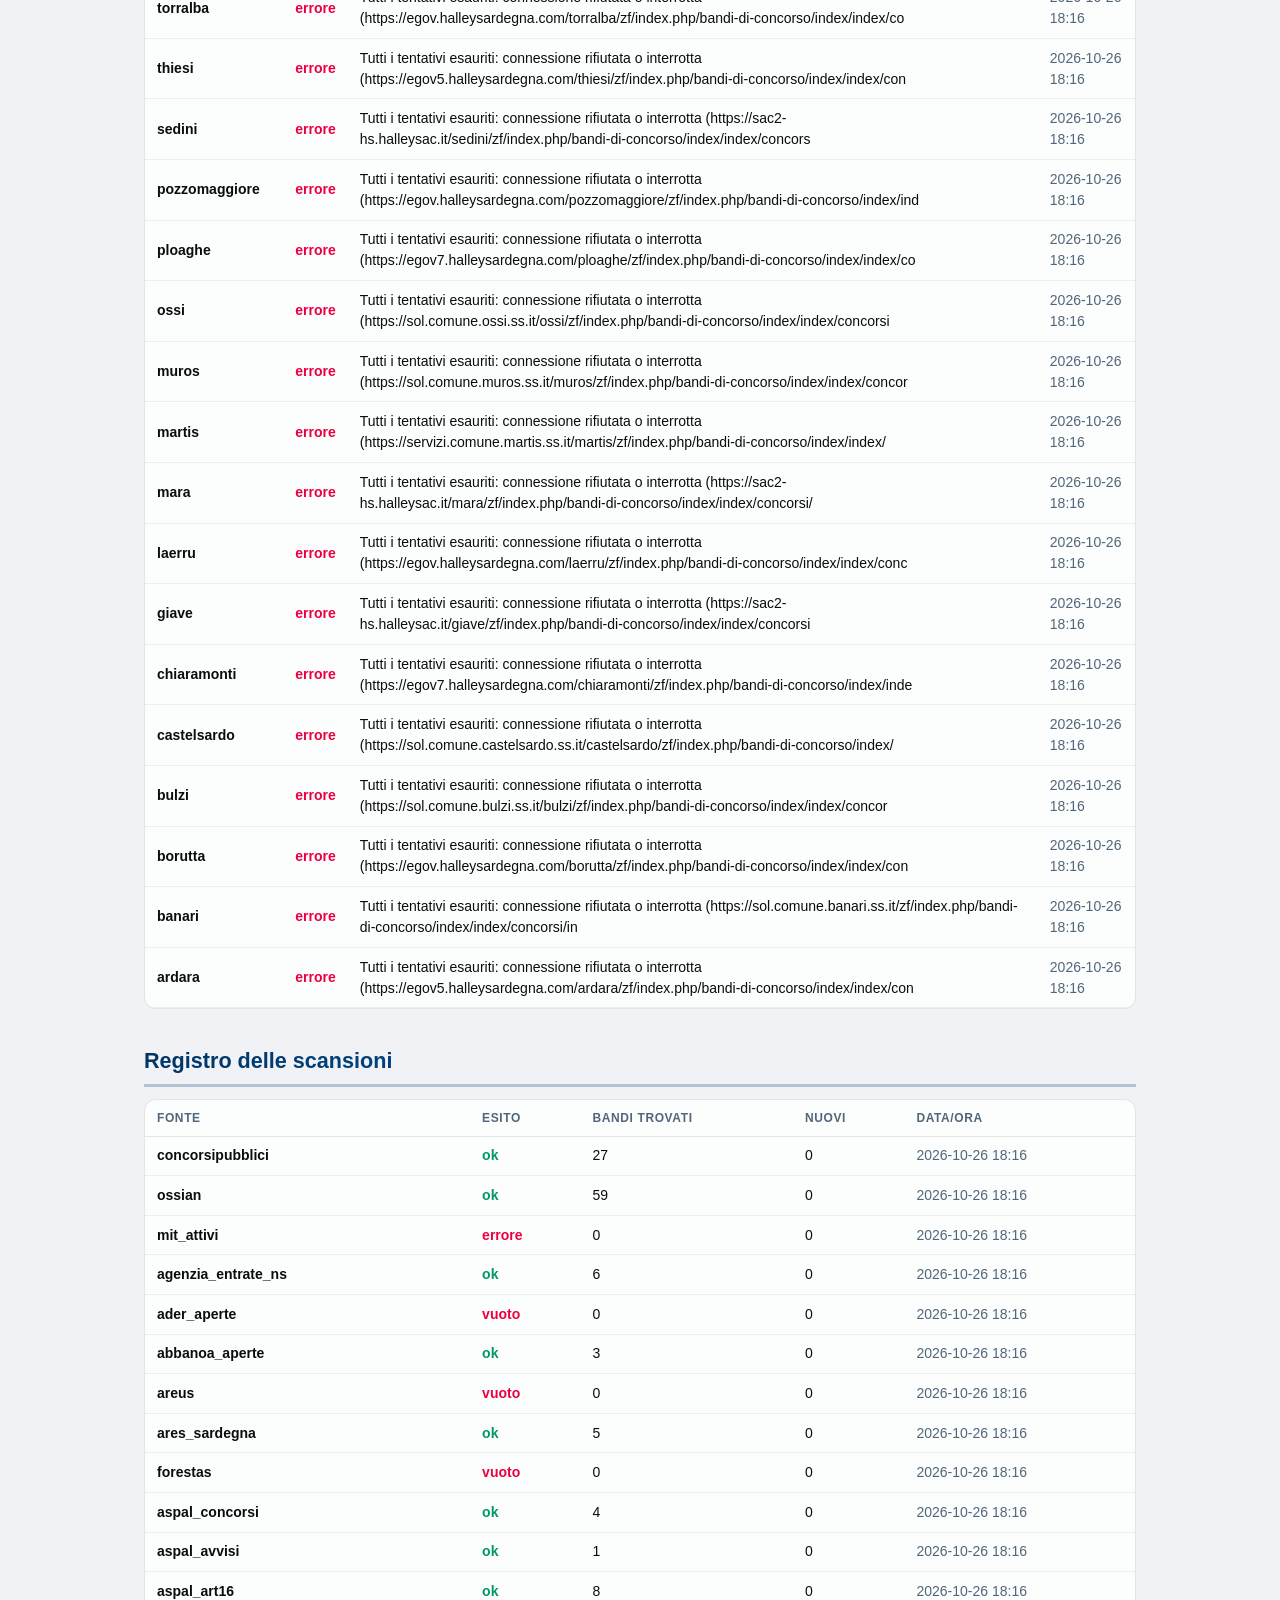
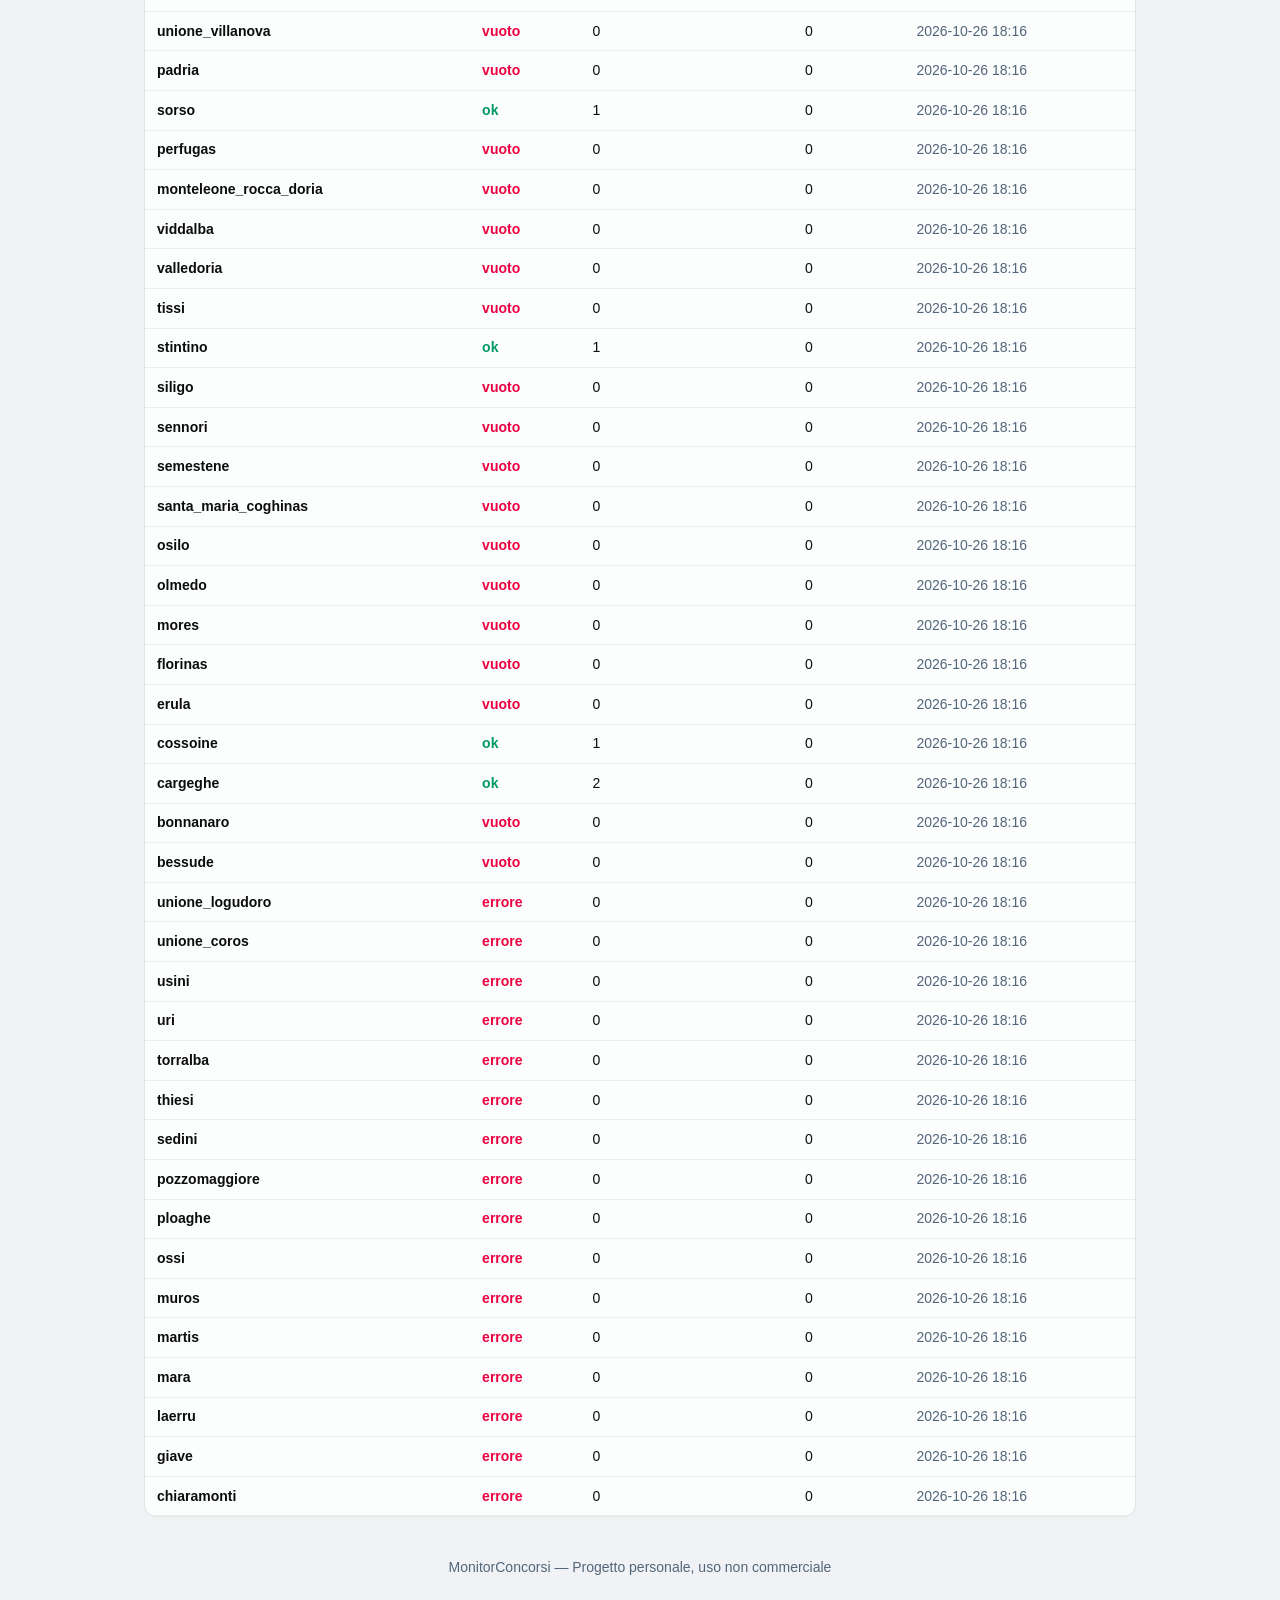
==== commit e0fdc560: "Scansione del 2026-10-26" ====
--- a/data/report_giornaliero.html
+++ b/data/report_giornaliero.html
@@ -46,7 +46,7 @@
 </head>
 <body>
     <h1>MonitorConcorsi — Report del 26/10/2026</h1>
-    <p class="meta">Generato il 18:06 | 177 bandi attivi nel database</p>
+    <p class="meta">Generato il 18:16 | 177 bandi attivi nel database</p>
     
     <div class="stats">
         <div class="stat"><strong>10</strong>Nuovi oggi</div>
@@ -352,133 +352,133 @@
                 <td><strong>mit_attivi</strong></td>
                 <td class="errore-fonte">errore</td>
                 <td>Tutti i tentativi esauriti: connessione rifiutata o interrotta (https://trasparenza.mit.gov.it/pagina640_concorsi-attivi.html)</td>
-                <td class="meta">2026-10-26 18:06</td>
+                <td class="meta">2026-10-26 18:16</td>
             </tr>
             <tr>
                 <td><strong>unione_logudoro</strong></td>
                 <td class="errore-fonte">errore</td>
                 <td>Tutti i tentativi esauriti: connessione rifiutata o interrotta (https://egov4.halleysardegna.com/udclogudoro/zf/index.php/bandi-di-concorso/index/inde</td>
-                <td class="meta">2026-10-26 18:06</td>
+                <td class="meta">2026-10-26 18:16</td>
             </tr>
             <tr>
                 <td><strong>unione_coros</strong></td>
                 <td class="errore-fonte">errore</td>
                 <td>Tutti i tentativi esauriti: connessione rifiutata o interrotta (https://sol.unionecoros.it/udccoros/zf/index.php/bandi-di-concorso/index/index/concors</td>
-                <td class="meta">2026-10-26 18:06</td>
+                <td class="meta">2026-10-26 18:16</td>
             </tr>
             <tr>
                 <td><strong>usini</strong></td>
                 <td class="errore-fonte">errore</td>
                 <td>Tutti i tentativi esauriti: connessione rifiutata o interrotta (https://sac2-hs.halleysac.it/usini/zf/index.php/bandi-di-concorso/index/index/concorsi</td>
-                <td class="meta">2026-10-26 18:06</td>
+                <td class="meta">2026-10-26 18:16</td>
             </tr>
             <tr>
                 <td><strong>uri</strong></td>
                 <td class="errore-fonte">errore</td>
                 <td>Tutti i tentativi esauriti: connessione rifiutata o interrotta (https://egov.halleysardegna.com/uri/zf/index.php/bandi-di-concorso/index/index/concors</td>
-                <td class="meta">2026-10-26 18:06</td>
+                <td class="meta">2026-10-26 18:16</td>
             </tr>
             <tr>
                 <td><strong>torralba</strong></td>
                 <td class="errore-fonte">errore</td>
                 <td>Tutti i tentativi esauriti: connessione rifiutata o interrotta (https://egov.halleysardegna.com/torralba/zf/index.php/bandi-di-concorso/index/index/co</td>
-                <td class="meta">2026-10-26 18:06</td>
+                <td class="meta">2026-10-26 18:16</td>
             </tr>
             <tr>
                 <td><strong>thiesi</strong></td>
                 <td class="errore-fonte">errore</td>
                 <td>Tutti i tentativi esauriti: connessione rifiutata o interrotta (https://egov5.halleysardegna.com/thiesi/zf/index.php/bandi-di-concorso/index/index/con</td>
-                <td class="meta">2026-10-26 18:06</td>
+                <td class="meta">2026-10-26 18:16</td>
             </tr>
             <tr>
                 <td><strong>sedini</strong></td>
                 <td class="errore-fonte">errore</td>
                 <td>Tutti i tentativi esauriti: connessione rifiutata o interrotta (https://sac2-hs.halleysac.it/sedini/zf/index.php/bandi-di-concorso/index/index/concors</td>
-                <td class="meta">2026-10-26 18:06</td>
+                <td class="meta">2026-10-26 18:16</td>
             </tr>
             <tr>
                 <td><strong>pozzomaggiore</strong></td>
                 <td class="errore-fonte">errore</td>
                 <td>Tutti i tentativi esauriti: connessione rifiutata o interrotta (https://egov.halleysardegna.com/pozzomaggiore/zf/index.php/bandi-di-concorso/index/ind</td>
-                <td class="meta">2026-10-26 18:06</td>
+                <td class="meta">2026-10-26 18:16</td>
             </tr>
             <tr>
                 <td><strong>ploaghe</strong></td>
                 <td class="errore-fonte">errore</td>
                 <td>Tutti i tentativi esauriti: connessione rifiutata o interrotta (https://egov7.halleysardegna.com/ploaghe/zf/index.php/bandi-di-concorso/index/index/co</td>
-                <td class="meta">2026-10-26 18:06</td>
+                <td class="meta">2026-10-26 18:16</td>
             </tr>
             <tr>
                 <td><strong>ossi</strong></td>
                 <td class="errore-fonte">errore</td>
                 <td>Tutti i tentativi esauriti: connessione rifiutata o interrotta (https://sol.comune.ossi.ss.it/ossi/zf/index.php/bandi-di-concorso/index/index/concorsi</td>
-                <td class="meta">2026-10-26 18:06</td>
+                <td class="meta">2026-10-26 18:16</td>
             </tr>
             <tr>
                 <td><strong>muros</strong></td>
                 <td class="errore-fonte">errore</td>
                 <td>Tutti i tentativi esauriti: connessione rifiutata o interrotta (https://sol.comune.muros.ss.it/muros/zf/index.php/bandi-di-concorso/index/index/concor</td>
-                <td class="meta">2026-10-26 18:06</td>
+                <td class="meta">2026-10-26 18:16</td>
             </tr>
             <tr>
                 <td><strong>martis</strong></td>
                 <td class="errore-fonte">errore</td>
                 <td>Tutti i tentativi esauriti: connessione rifiutata o interrotta (https://servizi.comune.martis.ss.it/martis/zf/index.php/bandi-di-concorso/index/index/</td>
-                <td class="meta">2026-10-26 18:06</td>
+                <td class="meta">2026-10-26 18:16</td>
             </tr>
             <tr>
                 <td><strong>mara</strong></td>
                 <td class="errore-fonte">errore</td>
                 <td>Tutti i tentativi esauriti: connessione rifiutata o interrotta (https://sac2-hs.halleysac.it/mara/zf/index.php/bandi-di-concorso/index/index/concorsi/</td>
-                <td class="meta">2026-10-26 18:06</td>
+                <td class="meta">2026-10-26 18:16</td>
             </tr>
             <tr>
                 <td><strong>laerru</strong></td>
                 <td class="errore-fonte">errore</td>
                 <td>Tutti i tentativi esauriti: connessione rifiutata o interrotta (https://egov.halleysardegna.com/laerru/zf/index.php/bandi-di-concorso/index/index/conc</td>
-                <td class="meta">2026-10-26 18:06</td>
+                <td class="meta">2026-10-26 18:16</td>
             </tr>
             <tr>
                 <td><strong>giave</strong></td>
                 <td class="errore-fonte">errore</td>
                 <td>Tutti i tentativi esauriti: connessione rifiutata o interrotta (https://sac2-hs.halleysac.it/giave/zf/index.php/bandi-di-concorso/index/index/concorsi</td>
-                <td class="meta">2026-10-26 18:06</td>
+                <td class="meta">2026-10-26 18:16</td>
             </tr>
             <tr>
                 <td><strong>chiaramonti</strong></td>
                 <td class="errore-fonte">errore</td>
                 <td>Tutti i tentativi esauriti: connessione rifiutata o interrotta (https://egov7.halleysardegna.com/chiaramonti/zf/index.php/bandi-di-concorso/index/inde</td>
-                <td class="meta">2026-10-26 18:06</td>
+                <td class="meta">2026-10-26 18:16</td>
             </tr>
             <tr>
                 <td><strong>castelsardo</strong></td>
                 <td class="errore-fonte">errore</td>
                 <td>Tutti i tentativi esauriti: connessione rifiutata o interrotta (https://sol.comune.castelsardo.ss.it/castelsardo/zf/index.php/bandi-di-concorso/index/</td>
-                <td class="meta">2026-10-26 18:06</td>
+                <td class="meta">2026-10-26 18:16</td>
             </tr>
             <tr>
                 <td><strong>bulzi</strong></td>
                 <td class="errore-fonte">errore</td>
                 <td>Tutti i tentativi esauriti: connessione rifiutata o interrotta (https://sol.comune.bulzi.ss.it/bulzi/zf/index.php/bandi-di-concorso/index/index/concor</td>
-                <td class="meta">2026-10-26 18:06</td>
+                <td class="meta">2026-10-26 18:16</td>
             </tr>
             <tr>
                 <td><strong>borutta</strong></td>
                 <td class="errore-fonte">errore</td>
                 <td>Tutti i tentativi esauriti: connessione rifiutata o interrotta (https://egov.halleysardegna.com/borutta/zf/index.php/bandi-di-concorso/index/index/con</td>
-                <td class="meta">2026-10-26 18:06</td>
+                <td class="meta">2026-10-26 18:16</td>
             </tr>
             <tr>
                 <td><strong>banari</strong></td>
                 <td class="errore-fonte">errore</td>
                 <td>Tutti i tentativi esauriti: connessione rifiutata o interrotta (https://sol.comune.banari.ss.it/zf/index.php/bandi-di-concorso/index/index/concorsi/in</td>
-                <td class="meta">2026-10-26 18:06</td>
+                <td class="meta">2026-10-26 18:16</td>
             </tr>
             <tr>
                 <td><strong>ardara</strong></td>
                 <td class="errore-fonte">errore</td>
                 <td>Tutti i tentativi esauriti: connessione rifiutata o interrotta (https://egov5.halleysardegna.com/ardara/zf/index.php/bandi-di-concorso/index/index/con</td>
-                <td class="meta">2026-10-26 18:06</td>
+                <td class="meta">2026-10-26 18:16</td>
             </tr>
         </table></div>
     
@@ -491,350 +491,350 @@
             <td class="ok">ok</td>
             <td>27</td>
             <td>0</td>
-            <td class="meta">2026-10-26 18:06</td>
+            <td class="meta">2026-10-26 18:16</td>
         </tr>
         <tr>
             <td><strong>ossian</strong></td>
             <td class="ok">ok</td>
             <td>59</td>
             <td>0</td>
-            <td class="meta">2026-10-26 18:06</td>
+            <td class="meta">2026-10-26 18:16</td>
         </tr>
         <tr>
             <td><strong>mit_attivi</strong></td>
             <td class="errore-fonte">errore</td>
             <td>0</td>
             <td>0</td>
-            <td class="meta">2026-10-26 18:06</td>
+            <td class="meta">2026-10-26 18:16</td>
         </tr>
         <tr>
             <td><strong>agenzia_entrate_ns</strong></td>
             <td class="ok">ok</td>
             <td>6</td>
             <td>0</td>
-            <td class="meta">2026-10-26 18:06</td>
+            <td class="meta">2026-10-26 18:16</td>
         </tr>
         <tr>
             <td><strong>ader_aperte</strong></td>
             <td class="errore-fonte">vuoto</td>
             <td>0</td>
             <td>0</td>
-            <td class="meta">2026-10-26 18:06</td>
+            <td class="meta">2026-10-26 18:16</td>
         </tr>
         <tr>
             <td><strong>abbanoa_aperte</strong></td>
             <td class="ok">ok</td>
             <td>3</td>
             <td>0</td>
-            <td class="meta">2026-10-26 18:06</td>
+            <td class="meta">2026-10-26 18:16</td>
         </tr>
         <tr>
             <td><strong>areus</strong></td>
             <td class="errore-fonte">vuoto</td>
             <td>0</td>
             <td>0</td>
-            <td class="meta">2026-10-26 18:06</td>
+            <td class="meta">2026-10-26 18:16</td>
         </tr>
         <tr>
             <td><strong>ares_sardegna</strong></td>
             <td class="ok">ok</td>
             <td>5</td>
             <td>0</td>
-            <td class="meta">2026-10-26 18:06</td>
+            <td class="meta">2026-10-26 18:16</td>
         </tr>
         <tr>
             <td><strong>forestas</strong></td>
             <td class="errore-fonte">vuoto</td>
             <td>0</td>
             <td>0</td>
-            <td class="meta">2026-10-26 18:06</td>
+            <td class="meta">2026-10-26 18:16</td>
         </tr>
         <tr>
             <td><strong>aspal_concorsi</strong></td>
             <td class="ok">ok</td>
             <td>4</td>
             <td>0</td>
-            <td class="meta">2026-10-26 18:06</td>
+            <td class="meta">2026-10-26 18:16</td>
         </tr>
         <tr>
             <td><strong>aspal_avvisi</strong></td>
             <td class="ok">ok</td>
             <td>1</td>
             <td>0</td>
-            <td class="meta">2026-10-26 18:06</td>
+            <td class="meta">2026-10-26 18:16</td>
         </tr>
         <tr>
             <td><strong>aspal_art16</strong></td>
             <td class="ok">ok</td>
             <td>8</td>
             <td>0</td>
-            <td class="meta">2026-10-26 18:06</td>
+            <td class="meta">2026-10-26 18:16</td>
         </tr>
         <tr>
             <td><strong>unione_villanova</strong></td>
             <td class="errore-fonte">vuoto</td>
             <td>0</td>
             <td>0</td>
-            <td class="meta">2026-10-26 18:06</td>
+            <td class="meta">2026-10-26 18:16</td>
         </tr>
         <tr>
             <td><strong>padria</strong></td>
             <td class="errore-fonte">vuoto</td>
             <td>0</td>
             <td>0</td>
-            <td class="meta">2026-10-26 18:06</td>
+            <td class="meta">2026-10-26 18:16</td>
         </tr>
         <tr>
             <td><strong>sorso</strong></td>
             <td class="ok">ok</td>
             <td>1</td>
             <td>0</td>
-            <td class="meta">2026-10-26 18:06</td>
+            <td class="meta">2026-10-26 18:16</td>
         </tr>
         <tr>
             <td><strong>perfugas</strong></td>
             <td class="errore-fonte">vuoto</td>
             <td>0</td>
             <td>0</td>
-            <td class="meta">2026-10-26 18:06</td>
+            <td class="meta">2026-10-26 18:16</td>
         </tr>
         <tr>
             <td><strong>monteleone_rocca_doria</strong></td>
             <td class="errore-fonte">vuoto</td>
             <td>0</td>
             <td>0</td>
-            <td class="meta">2026-10-26 18:06</td>
+            <td class="meta">2026-10-26 18:16</td>
         </tr>
         <tr>
             <td><strong>viddalba</strong></td>
             <td class="errore-fonte">vuoto</td>
             <td>0</td>
             <td>0</td>
-            <td class="meta">2026-10-26 18:06</td>
+            <td class="meta">2026-10-26 18:16</td>
         </tr>
         <tr>
             <td><strong>valledoria</strong></td>
             <td class="errore-fonte">vuoto</td>
             <td>0</td>
             <td>0</td>
-            <td class="meta">2026-10-26 18:06</td>
+            <td class="meta">2026-10-26 18:16</td>
         </tr>
         <tr>
             <td><strong>tissi</strong></td>
             <td class="errore-fonte">vuoto</td>
             <td>0</td>
             <td>0</td>
-            <td class="meta">2026-10-26 18:06</td>
+            <td class="meta">2026-10-26 18:16</td>
         </tr>
         <tr>
             <td><strong>stintino</strong></td>
             <td class="ok">ok</td>
             <td>1</td>
             <td>0</td>
-            <td class="meta">2026-10-26 18:06</td>
+            <td class="meta">2026-10-26 18:16</td>
         </tr>
         <tr>
             <td><strong>siligo</strong></td>
             <td class="errore-fonte">vuoto</td>
             <td>0</td>
             <td>0</td>
-            <td class="meta">2026-10-26 18:06</td>
+            <td class="meta">2026-10-26 18:16</td>
         </tr>
         <tr>
             <td><strong>sennori</strong></td>
             <td class="errore-fonte">vuoto</td>
             <td>0</td>
             <td>0</td>
-            <td class="meta">2026-10-26 18:06</td>
+            <td class="meta">2026-10-26 18:16</td>
         </tr>
         <tr>
             <td><strong>semestene</strong></td>
             <td class="errore-fonte">vuoto</td>
             <td>0</td>
             <td>0</td>
-            <td class="meta">2026-10-26 18:06</td>
+            <td class="meta">2026-10-26 18:16</td>
         </tr>
         <tr>
             <td><strong>santa_maria_coghinas</strong></td>
             <td class="errore-fonte">vuoto</td>
             <td>0</td>
             <td>0</td>
-            <td class="meta">2026-10-26 18:06</td>
+            <td class="meta">2026-10-26 18:16</td>
         </tr>
         <tr>
             <td><strong>osilo</strong></td>
             <td class="errore-fonte">vuoto</td>
             <td>0</td>
             <td>0</td>
-            <td class="meta">2026-10-26 18:06</td>
+            <td class="meta">2026-10-26 18:16</td>
         </tr>
         <tr>
             <td><strong>olmedo</strong></td>
             <td class="errore-fonte">vuoto</td>
             <td>0</td>
             <td>0</td>
-            <td class="meta">2026-10-26 18:06</td>
+            <td class="meta">2026-10-26 18:16</td>
         </tr>
         <tr>
             <td><strong>mores</strong></td>
             <td class="errore-fonte">vuoto</td>
             <td>0</td>
             <td>0</td>
-            <td class="meta">2026-10-26 18:06</td>
+            <td class="meta">2026-10-26 18:16</td>
         </tr>
         <tr>
             <td><strong>florinas</strong></td>
             <td class="errore-fonte">vuoto</td>
             <td>0</td>
             <td>0</td>
-            <td class="meta">2026-10-26 18:06</td>
+            <td class="meta">2026-10-26 18:16</td>
         </tr>
         <tr>
             <td><strong>erula</strong></td>
             <td class="errore-fonte">vuoto</td>
             <td>0</td>
             <td>0</td>
-            <td class="meta">2026-10-26 18:06</td>
+            <td class="meta">2026-10-26 18:16</td>
         </tr>
         <tr>
             <td><strong>cossoine</strong></td>
             <td class="ok">ok</td>
             <td>1</td>
             <td>0</td>
-            <td class="meta">2026-10-26 18:06</td>
+            <td class="meta">2026-10-26 18:16</td>
         </tr>
         <tr>
             <td><strong>cargeghe</strong></td>
             <td class="ok">ok</td>
             <td>2</td>
             <td>0</td>
-            <td class="meta">2026-10-26 18:06</td>
+            <td class="meta">2026-10-26 18:16</td>
         </tr>
         <tr>
             <td><strong>bonnanaro</strong></td>
             <td class="errore-fonte">vuoto</td>
             <td>0</td>
             <td>0</td>
-            <td class="meta">2026-10-26 18:06</td>
+            <td class="meta">2026-10-26 18:16</td>
         </tr>
         <tr>
             <td><strong>bessude</strong></td>
             <td class="errore-fonte">vuoto</td>
             <td>0</td>
             <td>0</td>
-            <td class="meta">2026-10-26 18:06</td>
+            <td class="meta">2026-10-26 18:16</td>
         </tr>
         <tr>
             <td><strong>unione_logudoro</strong></td>
             <td class="errore-fonte">errore</td>
             <td>0</td>
             <td>0</td>
-            <td class="meta">2026-10-26 18:06</td>
+            <td class="meta">2026-10-26 18:16</td>
         </tr>
         <tr>
             <td><strong>unione_coros</strong></td>
             <td class="errore-fonte">errore</td>
             <td>0</td>
             <td>0</td>
-            <td class="meta">2026-10-26 18:06</td>
+            <td class="meta">2026-10-26 18:16</td>
         </tr>
         <tr>
             <td><strong>usini</strong></td>
             <td class="errore-fonte">errore</td>
             <td>0</td>
             <td>0</td>
-            <td class="meta">2026-10-26 18:06</td>
+            <td class="meta">2026-10-26 18:16</td>
         </tr>
         <tr>
             <td><strong>uri</strong></td>
             <td class="errore-fonte">errore</td>
             <td>0</td>
             <td>0</td>
-            <td class="meta">2026-10-26 18:06</td>
+            <td class="meta">2026-10-26 18:16</td>
         </tr>
         <tr>
             <td><strong>torralba</strong></td>
             <td class="errore-fonte">errore</td>
             <td>0</td>
             <td>0</td>
-            <td class="meta">2026-10-26 18:06</td>
+            <td class="meta">2026-10-26 18:16</td>
         </tr>
         <tr>
             <td><strong>thiesi</strong></td>
             <td class="errore-fonte">errore</td>
             <td>0</td>
             <td>0</td>
-            <td class="meta">2026-10-26 18:06</td>
+            <td class="meta">2026-10-26 18:16</td>
         </tr>
         <tr>
             <td><strong>sedini</strong></td>
             <td class="errore-fonte">errore</td>
             <td>0</td>
             <td>0</td>
-            <td class="meta">2026-10-26 18:06</td>
+            <td class="meta">2026-10-26 18:16</td>
         </tr>
         <tr>
             <td><strong>pozzomaggiore</strong></td>
             <td class="errore-fonte">errore</td>
             <td>0</td>
             <td>0</td>
-            <td class="meta">2026-10-26 18:06</td>
+            <td class="meta">2026-10-26 18:16</td>
         </tr>
         <tr>
             <td><strong>ploaghe</strong></td>
             <td class="errore-fonte">errore</td>
             <td>0</td>
             <td>0</td>
-            <td class="meta">2026-10-26 18:06</td>
+            <td class="meta">2026-10-26 18:16</td>
         </tr>
         <tr>
             <td><strong>ossi</strong></td>
             <td class="errore-fonte">errore</td>
             <td>0</td>
             <td>0</td>
-            <td class="meta">2026-10-26 18:06</td>
+            <td class="meta">2026-10-26 18:16</td>
         </tr>
         <tr>
             <td><strong>muros</strong></td>
             <td class="errore-fonte">errore</td>
             <td>0</td>
             <td>0</td>
-            <td class="meta">2026-10-26 18:06</td>
+            <td class="meta">2026-10-26 18:16</td>
         </tr>
         <tr>
             <td><strong>martis</strong></td>
             <td class="errore-fonte">errore</td>
             <td>0</td>
             <td>0</td>
-            <td class="meta">2026-10-26 18:06</td>
+            <td class="meta">2026-10-26 18:16</td>
         </tr>
         <tr>
             <td><strong>mara</strong></td>
             <td class="errore-fonte">errore</td>
             <td>0</td>
             <td>0</td>
-            <td class="meta">2026-10-26 18:06</td>
+            <td class="meta">2026-10-26 18:16</td>
         </tr>
         <tr>
             <td><strong>laerru</strong></td>
             <td class="errore-fonte">errore</td>
             <td>0</td>
             <td>0</td>
-            <td class="meta">2026-10-26 18:06</td>
+            <td class="meta">2026-10-26 18:16</td>
         </tr>
         <tr>
             <td><strong>giave</strong></td>
             <td class="errore-fonte">errore</td>
             <td>0</td>
             <td>0</td>
-            <td class="meta">2026-10-26 18:06</td>
+            <td class="meta">2026-10-26 18:16</td>
         </tr>
         <tr>
             <td><strong>chiaramonti</strong></td>
             <td class="errore-fonte">errore</td>
             <td>0</td>
             <td>0</td>
-            <td class="meta">2026-10-26 18:06</td>
+            <td class="meta">2026-10-26 18:16</td>
         </tr>
     </table></div>
     
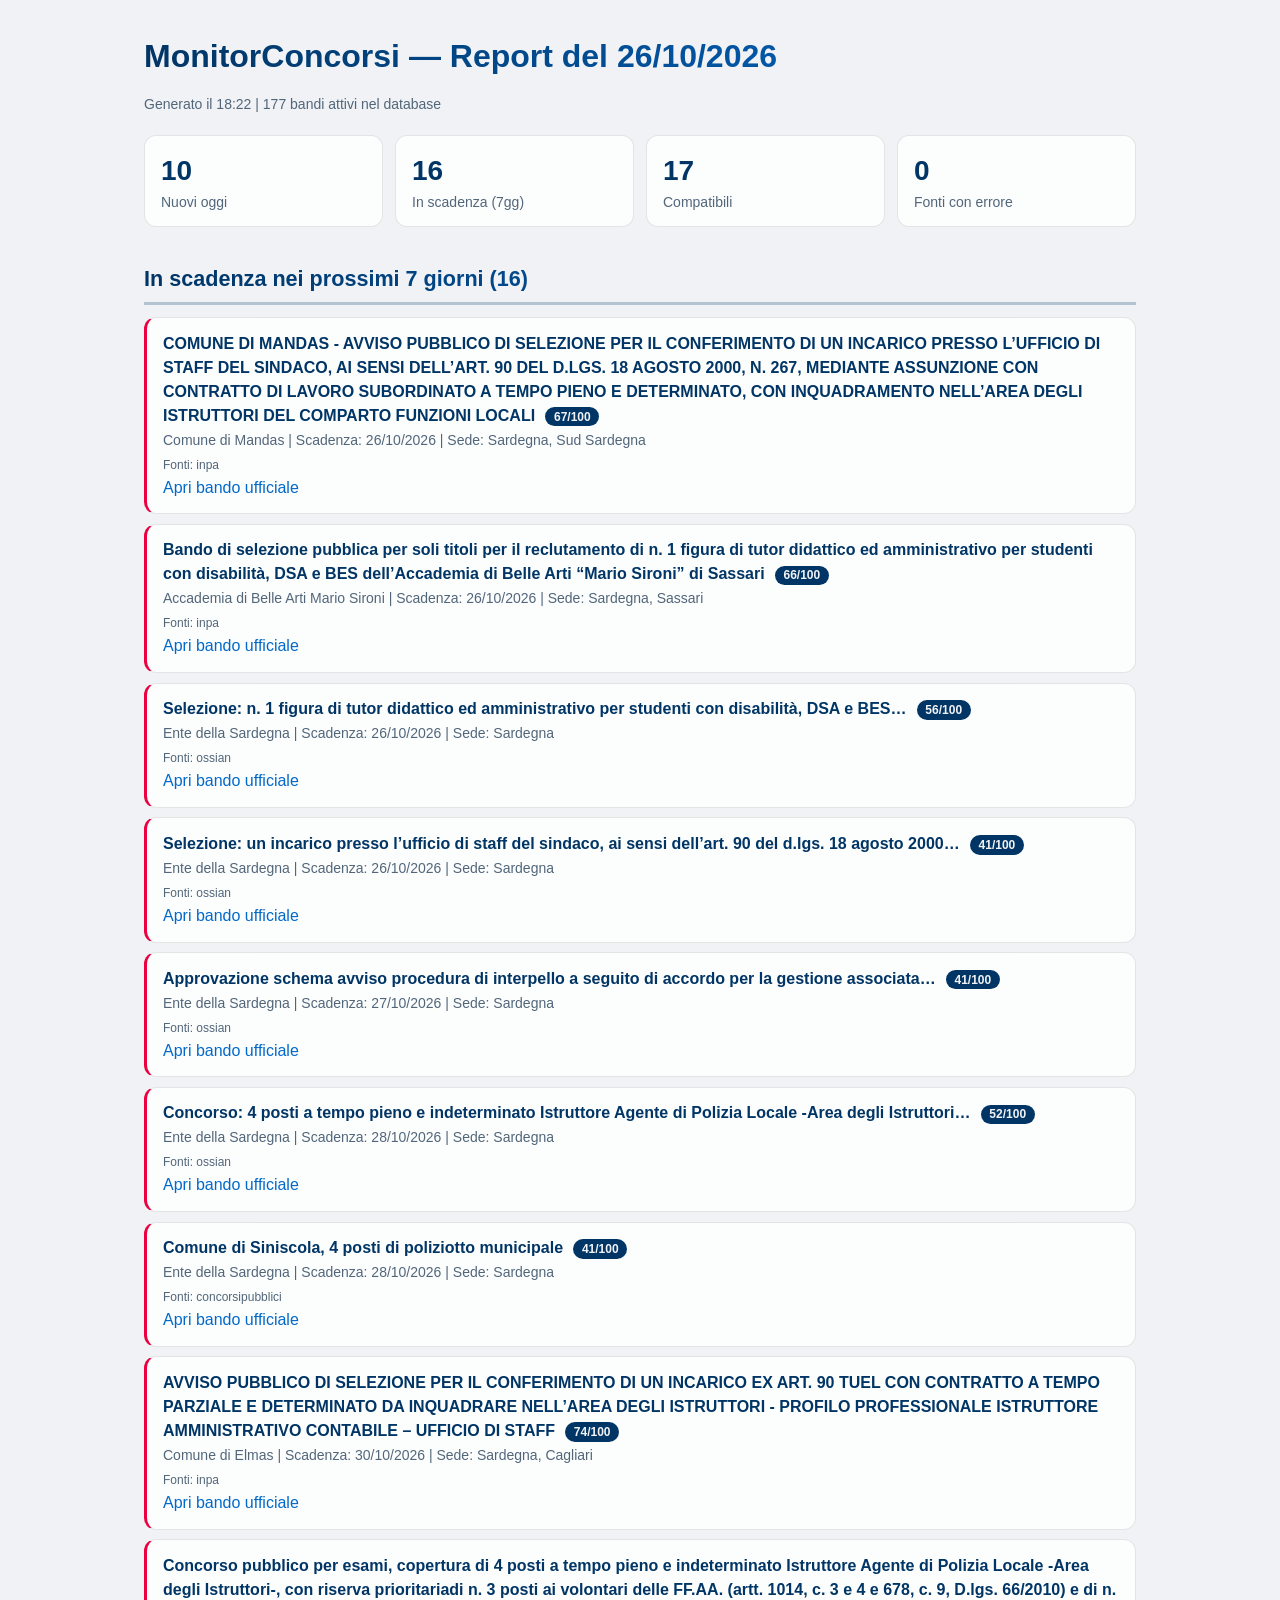
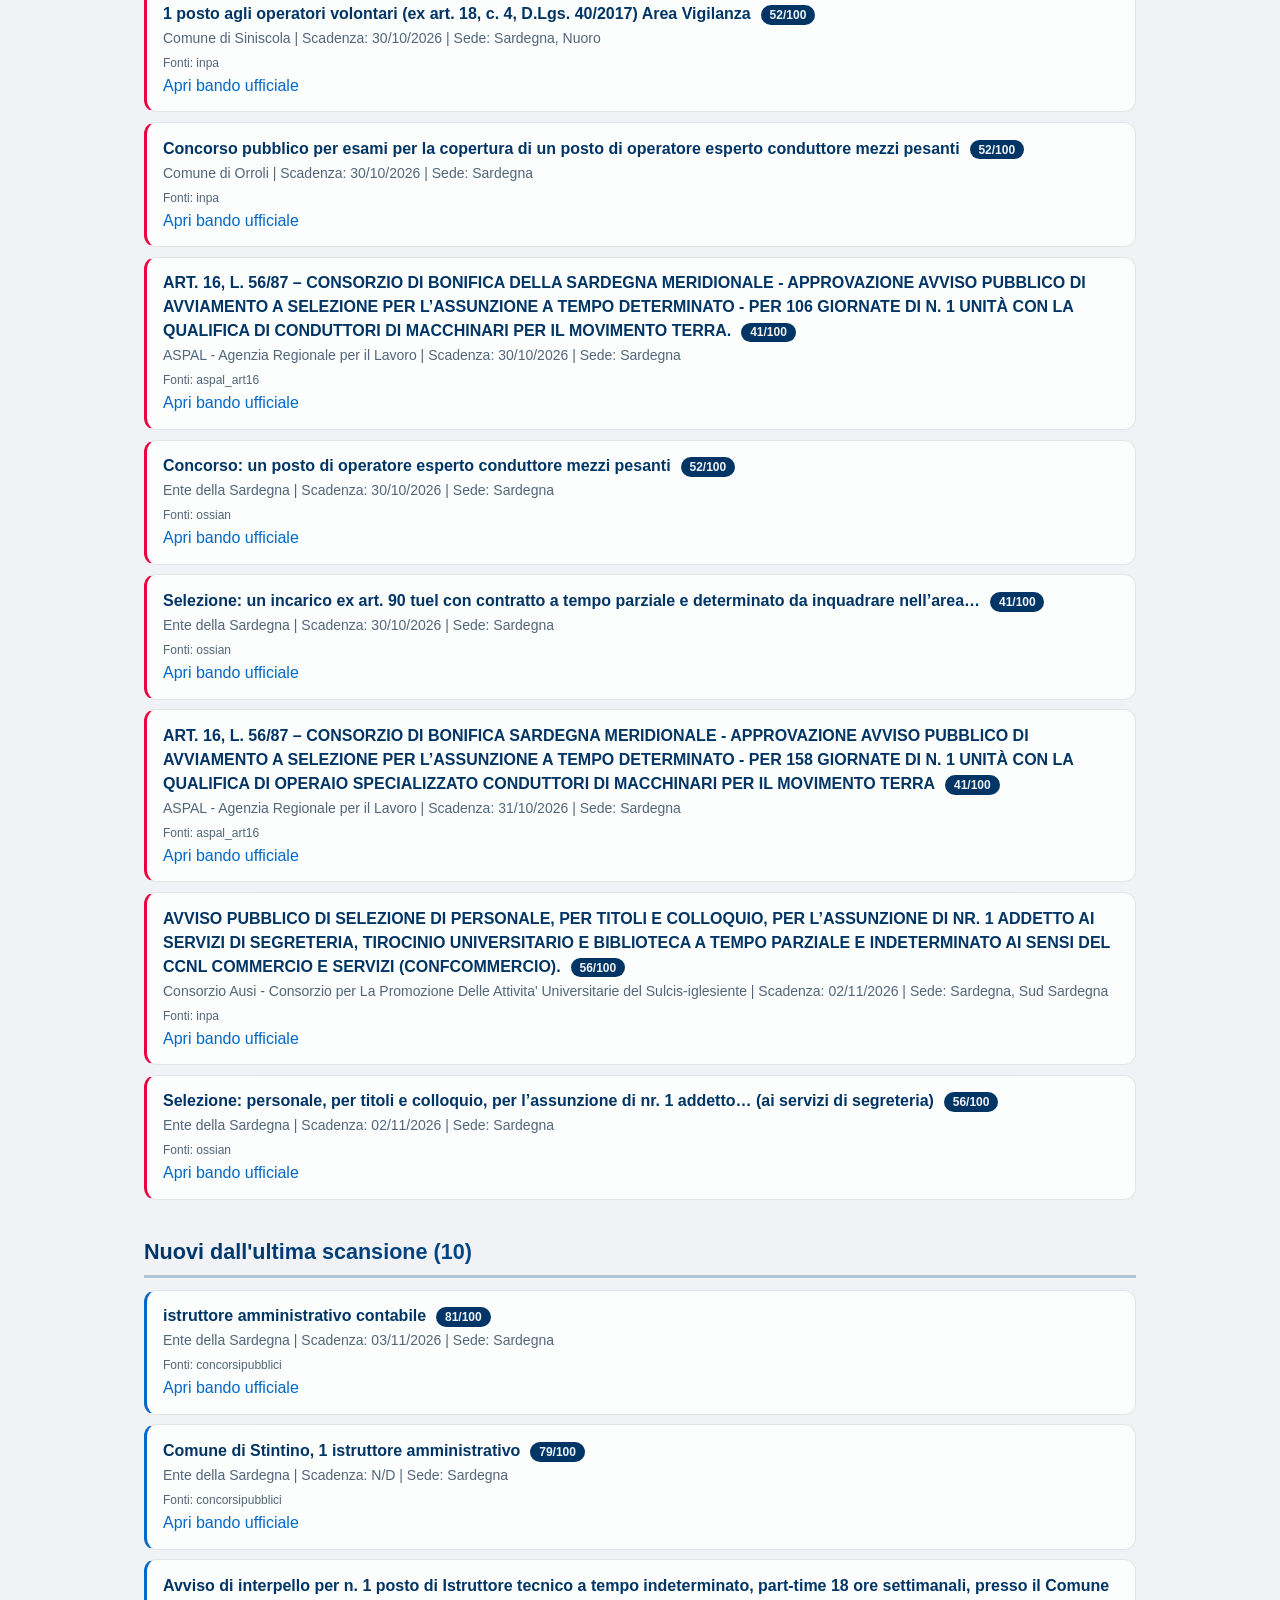
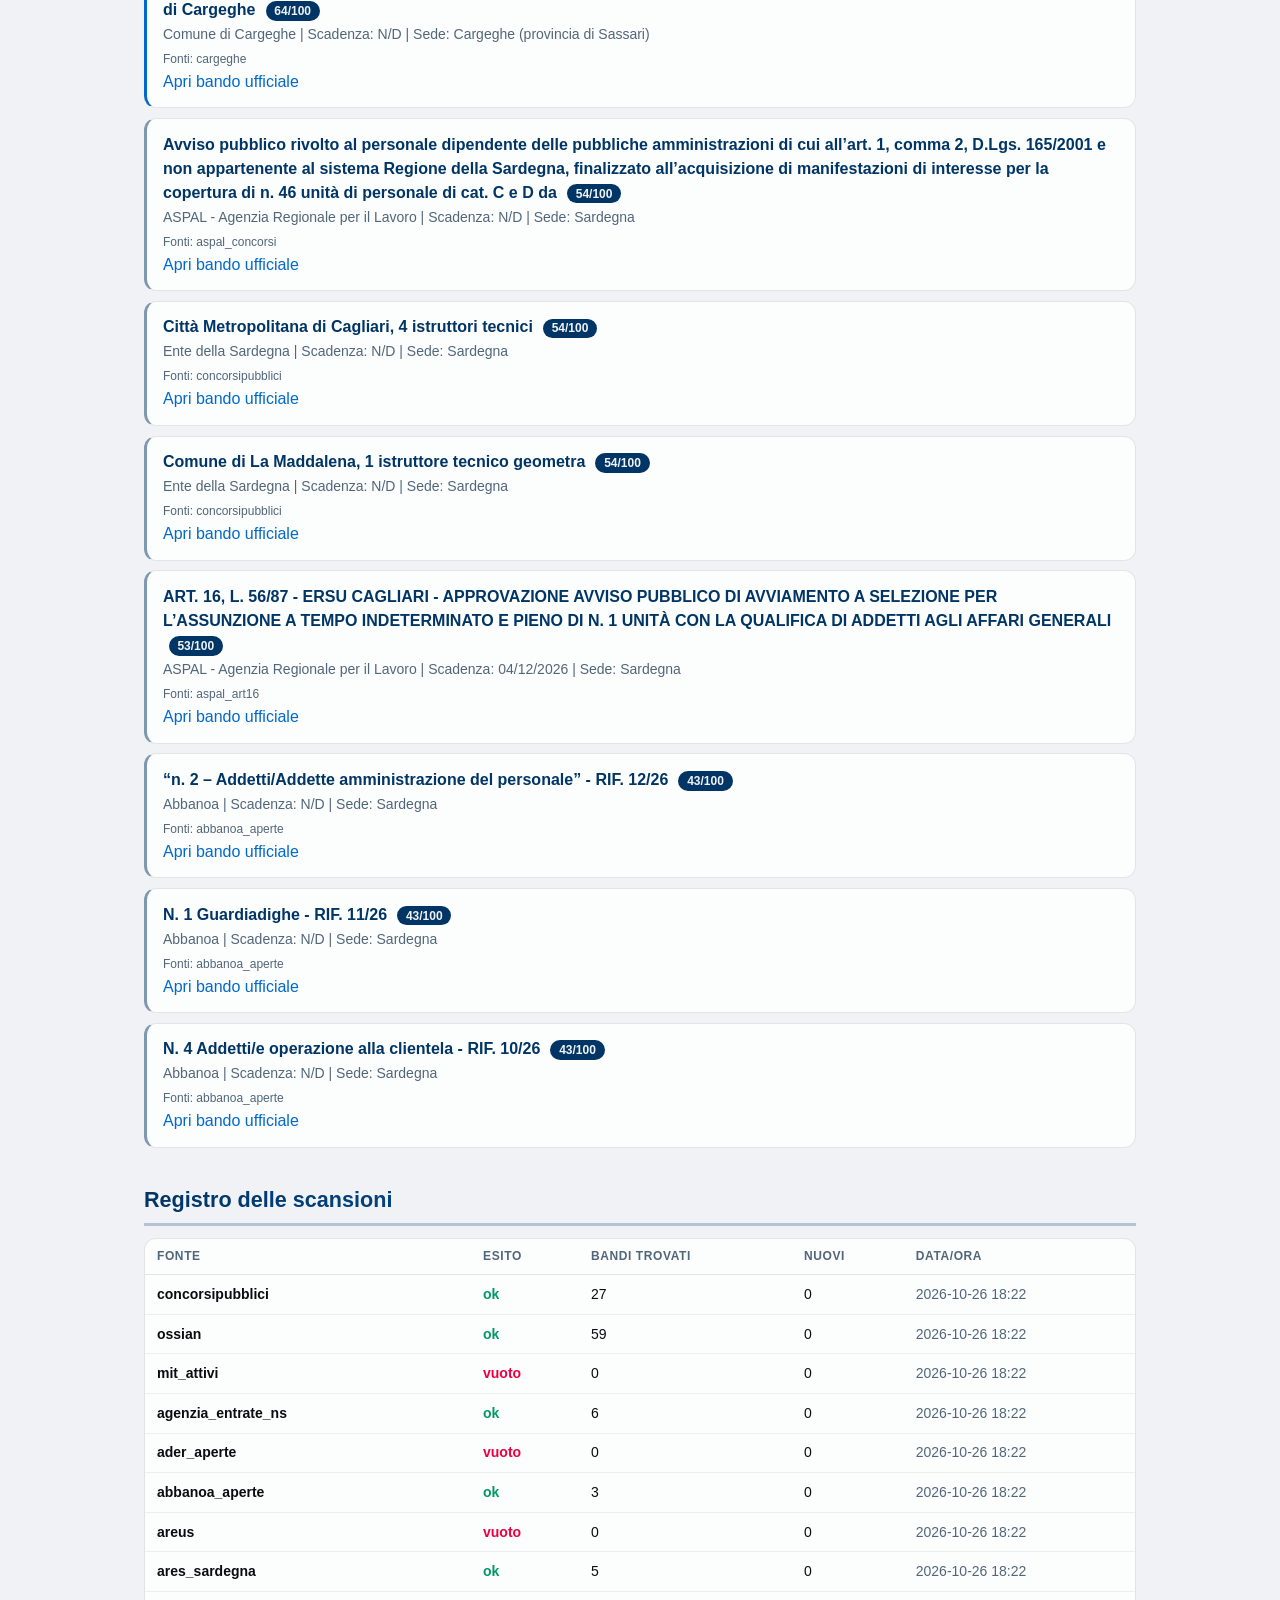
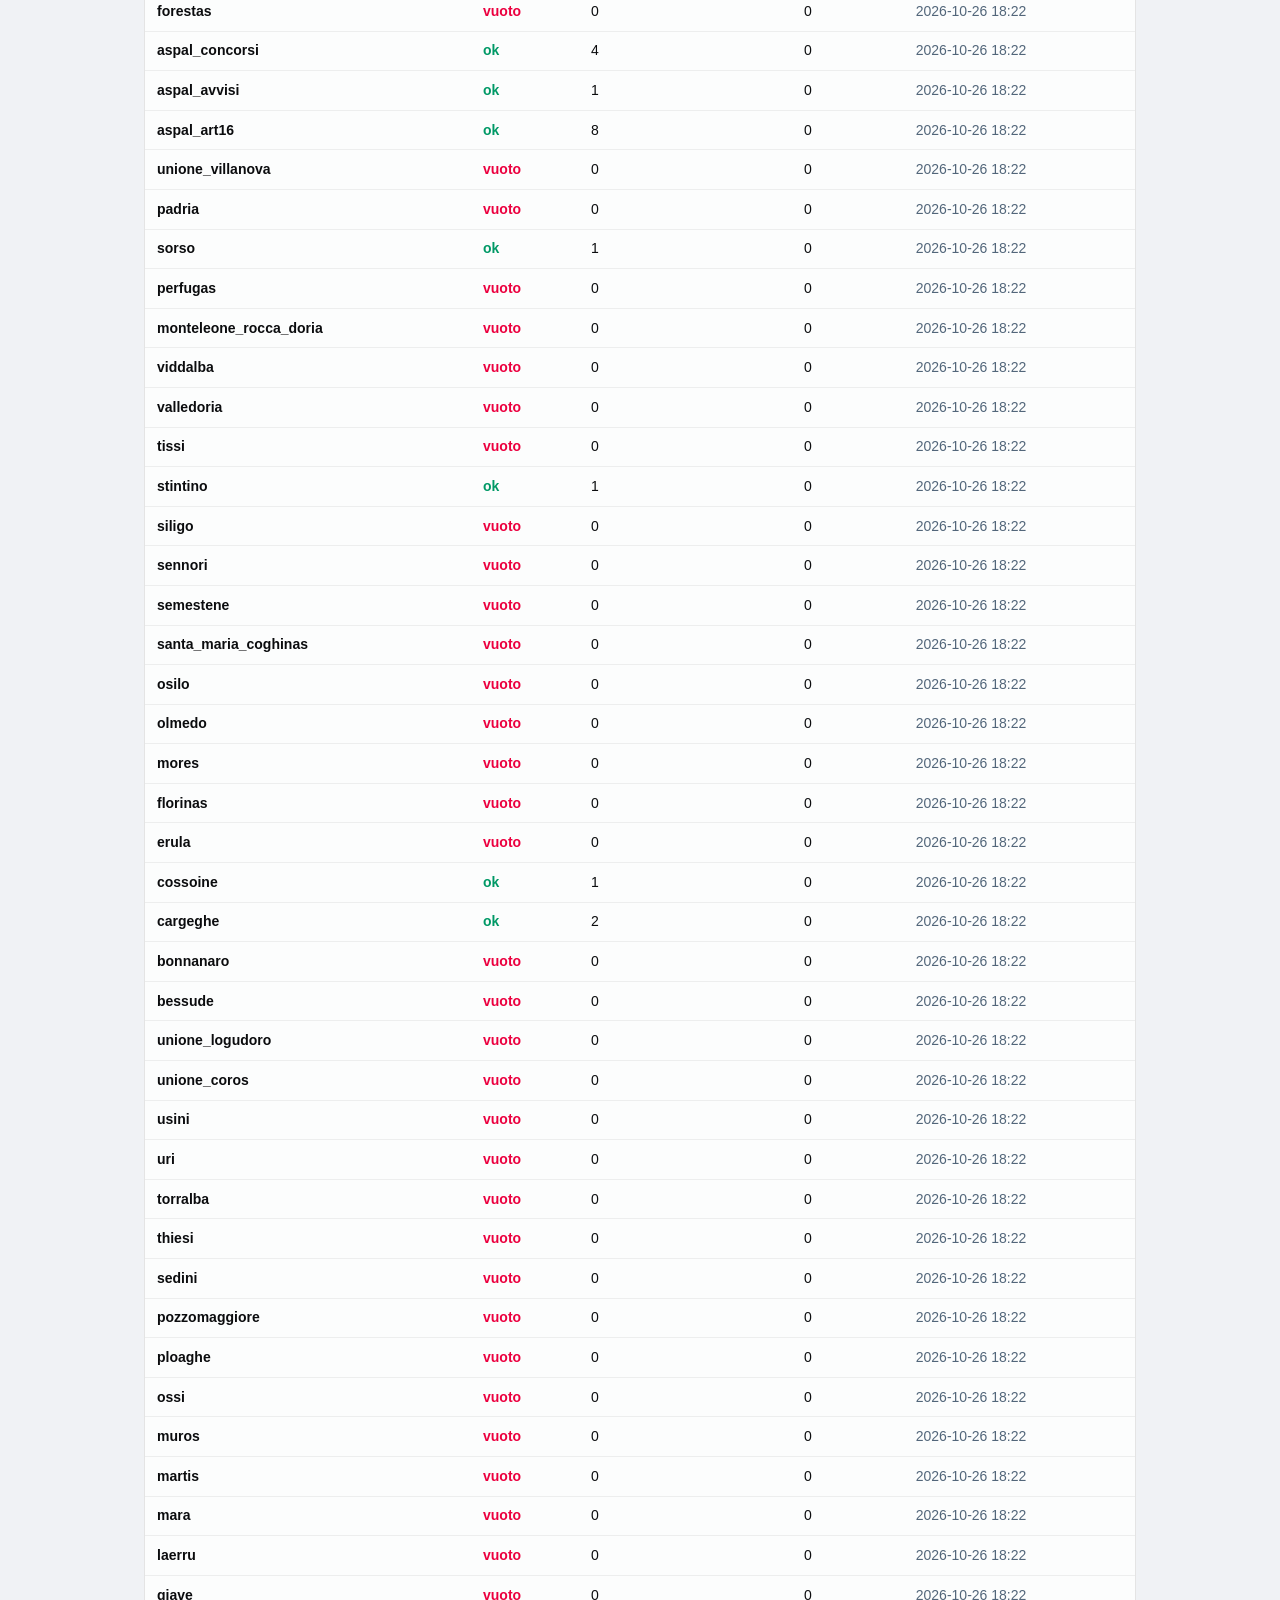
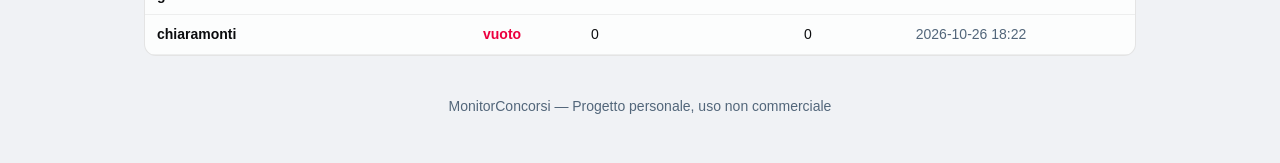
==== commit 225096ee: "Scansione del 2026-10-26" ====
--- a/data/report_giornaliero.html
+++ b/data/report_giornaliero.html
@@ -46,13 +46,13 @@
 </head>
 <body>
     <h1>MonitorConcorsi — Report del 26/10/2026</h1>
-    <p class="meta">Generato il 18:16 | 177 bandi attivi nel database</p>
+    <p class="meta">Generato il 18:22 | 177 bandi attivi nel database</p>
     
     <div class="stats">
         <div class="stat"><strong>10</strong>Nuovi oggi</div>
         <div class="stat"><strong>16</strong>In scadenza (7gg)</div>
         <div class="stat"><strong>17</strong>Compatibili</div>
-        <div class="stat"><strong>22</strong>Fonti con errore</div>
+        <div class="stat"><strong>0</strong>Fonti con errore</div>
     </div>
 
     <h2>In scadenza nei prossimi 7 giorni (16)</h2>
@@ -344,143 +344,6 @@
             <a href="https://abbanoa.intervieweb.it/app.php?opmode=guest&amp;module=iframeAnnunci&amp;act1=1&amp;IdAnnuncio=19&amp;view=list&amp;k=3e4ae650fea2042033104c8a854d2c65&amp;defgroup=date&amp;gnavenable=1&amp;desc=1&amp;typeView=large&amp;h=&amp;d=www.abbanoa.it&amp;lang=it" target="_blank" rel="noopener">Apri bando ufficiale</a>
         </div>
     
-        <h2>Fonti con errore</h2>
-        <div class="tabella"><table>
-            <tr><th>Fonte</th><th>Tipo</th><th>Motivo</th><th>Data</th></tr>
-            
-            <tr>
-                <td><strong>mit_attivi</strong></td>
-                <td class="errore-fonte">errore</td>
-                <td>Tutti i tentativi esauriti: connessione rifiutata o interrotta (https://trasparenza.mit.gov.it/pagina640_concorsi-attivi.html)</td>
-                <td class="meta">2026-10-26 18:16</td>
-            </tr>
-            <tr>
-                <td><strong>unione_logudoro</strong></td>
-                <td class="errore-fonte">errore</td>
-                <td>Tutti i tentativi esauriti: connessione rifiutata o interrotta (https://egov4.halleysardegna.com/udclogudoro/zf/index.php/bandi-di-concorso/index/inde</td>
-                <td class="meta">2026-10-26 18:16</td>
-            </tr>
-            <tr>
-                <td><strong>unione_coros</strong></td>
-                <td class="errore-fonte">errore</td>
-                <td>Tutti i tentativi esauriti: connessione rifiutata o interrotta (https://sol.unionecoros.it/udccoros/zf/index.php/bandi-di-concorso/index/index/concors</td>
-                <td class="meta">2026-10-26 18:16</td>
-            </tr>
-            <tr>
-                <td><strong>usini</strong></td>
-                <td class="errore-fonte">errore</td>
-                <td>Tutti i tentativi esauriti: connessione rifiutata o interrotta (https://sac2-hs.halleysac.it/usini/zf/index.php/bandi-di-concorso/index/index/concorsi</td>
-                <td class="meta">2026-10-26 18:16</td>
-            </tr>
-            <tr>
-                <td><strong>uri</strong></td>
-                <td class="errore-fonte">errore</td>
-                <td>Tutti i tentativi esauriti: connessione rifiutata o interrotta (https://egov.halleysardegna.com/uri/zf/index.php/bandi-di-concorso/index/index/concors</td>
-                <td class="meta">2026-10-26 18:16</td>
-            </tr>
-            <tr>
-                <td><strong>torralba</strong></td>
-                <td class="errore-fonte">errore</td>
-                <td>Tutti i tentativi esauriti: connessione rifiutata o interrotta (https://egov.halleysardegna.com/torralba/zf/index.php/bandi-di-concorso/index/index/co</td>
-                <td class="meta">2026-10-26 18:16</td>
-            </tr>
-            <tr>
-                <td><strong>thiesi</strong></td>
-                <td class="errore-fonte">errore</td>
-                <td>Tutti i tentativi esauriti: connessione rifiutata o interrotta (https://egov5.halleysardegna.com/thiesi/zf/index.php/bandi-di-concorso/index/index/con</td>
-                <td class="meta">2026-10-26 18:16</td>
-            </tr>
-            <tr>
-                <td><strong>sedini</strong></td>
-                <td class="errore-fonte">errore</td>
-                <td>Tutti i tentativi esauriti: connessione rifiutata o interrotta (https://sac2-hs.halleysac.it/sedini/zf/index.php/bandi-di-concorso/index/index/concors</td>
-                <td class="meta">2026-10-26 18:16</td>
-            </tr>
-            <tr>
-                <td><strong>pozzomaggiore</strong></td>
-                <td class="errore-fonte">errore</td>
-                <td>Tutti i tentativi esauriti: connessione rifiutata o interrotta (https://egov.halleysardegna.com/pozzomaggiore/zf/index.php/bandi-di-concorso/index/ind</td>
-                <td class="meta">2026-10-26 18:16</td>
-            </tr>
-            <tr>
-                <td><strong>ploaghe</strong></td>
-                <td class="errore-fonte">errore</td>
-                <td>Tutti i tentativi esauriti: connessione rifiutata o interrotta (https://egov7.halleysardegna.com/ploaghe/zf/index.php/bandi-di-concorso/index/index/co</td>
-                <td class="meta">2026-10-26 18:16</td>
-            </tr>
-            <tr>
-                <td><strong>ossi</strong></td>
-                <td class="errore-fonte">errore</td>
-                <td>Tutti i tentativi esauriti: connessione rifiutata o interrotta (https://sol.comune.ossi.ss.it/ossi/zf/index.php/bandi-di-concorso/index/index/concorsi</td>
-                <td class="meta">2026-10-26 18:16</td>
-            </tr>
-            <tr>
-                <td><strong>muros</strong></td>
-                <td class="errore-fonte">errore</td>
-                <td>Tutti i tentativi esauriti: connessione rifiutata o interrotta (https://sol.comune.muros.ss.it/muros/zf/index.php/bandi-di-concorso/index/index/concor</td>
-                <td class="meta">2026-10-26 18:16</td>
-            </tr>
-            <tr>
-                <td><strong>martis</strong></td>
-                <td class="errore-fonte">errore</td>
-                <td>Tutti i tentativi esauriti: connessione rifiutata o interrotta (https://servizi.comune.martis.ss.it/martis/zf/index.php/bandi-di-concorso/index/index/</td>
-                <td class="meta">2026-10-26 18:16</td>
-            </tr>
-            <tr>
-                <td><strong>mara</strong></td>
-                <td class="errore-fonte">errore</td>
-                <td>Tutti i tentativi esauriti: connessione rifiutata o interrotta (https://sac2-hs.halleysac.it/mara/zf/index.php/bandi-di-concorso/index/index/concorsi/</td>
-                <td class="meta">2026-10-26 18:16</td>
-            </tr>
-            <tr>
-                <td><strong>laerru</strong></td>
-                <td class="errore-fonte">errore</td>
-                <td>Tutti i tentativi esauriti: connessione rifiutata o interrotta (https://egov.halleysardegna.com/laerru/zf/index.php/bandi-di-concorso/index/index/conc</td>
-                <td class="meta">2026-10-26 18:16</td>
-            </tr>
-            <tr>
-                <td><strong>giave</strong></td>
-                <td class="errore-fonte">errore</td>
-                <td>Tutti i tentativi esauriti: connessione rifiutata o interrotta (https://sac2-hs.halleysac.it/giave/zf/index.php/bandi-di-concorso/index/index/concorsi</td>
-                <td class="meta">2026-10-26 18:16</td>
-            </tr>
-            <tr>
-                <td><strong>chiaramonti</strong></td>
-                <td class="errore-fonte">errore</td>
-                <td>Tutti i tentativi esauriti: connessione rifiutata o interrotta (https://egov7.halleysardegna.com/chiaramonti/zf/index.php/bandi-di-concorso/index/inde</td>
-                <td class="meta">2026-10-26 18:16</td>
-            </tr>
-            <tr>
-                <td><strong>castelsardo</strong></td>
-                <td class="errore-fonte">errore</td>
-                <td>Tutti i tentativi esauriti: connessione rifiutata o interrotta (https://sol.comune.castelsardo.ss.it/castelsardo/zf/index.php/bandi-di-concorso/index/</td>
-                <td class="meta">2026-10-26 18:16</td>
-            </tr>
-            <tr>
-                <td><strong>bulzi</strong></td>
-                <td class="errore-fonte">errore</td>
-                <td>Tutti i tentativi esauriti: connessione rifiutata o interrotta (https://sol.comune.bulzi.ss.it/bulzi/zf/index.php/bandi-di-concorso/index/index/concor</td>
-                <td class="meta">2026-10-26 18:16</td>
-            </tr>
-            <tr>
-                <td><strong>borutta</strong></td>
-                <td class="errore-fonte">errore</td>
-                <td>Tutti i tentativi esauriti: connessione rifiutata o interrotta (https://egov.halleysardegna.com/borutta/zf/index.php/bandi-di-concorso/index/index/con</td>
-                <td class="meta">2026-10-26 18:16</td>
-            </tr>
-            <tr>
-                <td><strong>banari</strong></td>
-                <td class="errore-fonte">errore</td>
-                <td>Tutti i tentativi esauriti: connessione rifiutata o interrotta (https://sol.comune.banari.ss.it/zf/index.php/bandi-di-concorso/index/index/concorsi/in</td>
-                <td class="meta">2026-10-26 18:16</td>
-            </tr>
-            <tr>
-                <td><strong>ardara</strong></td>
-                <td class="errore-fonte">errore</td>
-                <td>Tutti i tentativi esauriti: connessione rifiutata o interrotta (https://egov5.halleysardegna.com/ardara/zf/index.php/bandi-di-concorso/index/index/con</td>
-                <td class="meta">2026-10-26 18:16</td>
-            </tr>
-        </table></div>
     
     <h2>Registro delle scansioni</h2>
     <div class="tabella"><table>
@@ -491,350 +354,350 @@
             <td class="ok">ok</td>
             <td>27</td>
             <td>0</td>
-            <td class="meta">2026-10-26 18:16</td>
+            <td class="meta">2026-10-26 18:22</td>
         </tr>
         <tr>
             <td><strong>ossian</strong></td>
             <td class="ok">ok</td>
             <td>59</td>
             <td>0</td>
-            <td class="meta">2026-10-26 18:16</td>
+            <td class="meta">2026-10-26 18:22</td>
         </tr>
         <tr>
             <td><strong>mit_attivi</strong></td>
-            <td class="errore-fonte">errore</td>
-            <td>0</td>
-            <td>0</td>
-            <td class="meta">2026-10-26 18:16</td>
+            <td class="errore-fonte">vuoto</td>
+            <td>0</td>
+            <td>0</td>
+            <td class="meta">2026-10-26 18:22</td>
         </tr>
         <tr>
             <td><strong>agenzia_entrate_ns</strong></td>
             <td class="ok">ok</td>
             <td>6</td>
             <td>0</td>
-            <td class="meta">2026-10-26 18:16</td>
+            <td class="meta">2026-10-26 18:22</td>
         </tr>
         <tr>
             <td><strong>ader_aperte</strong></td>
             <td class="errore-fonte">vuoto</td>
             <td>0</td>
             <td>0</td>
-            <td class="meta">2026-10-26 18:16</td>
+            <td class="meta">2026-10-26 18:22</td>
         </tr>
         <tr>
             <td><strong>abbanoa_aperte</strong></td>
             <td class="ok">ok</td>
             <td>3</td>
             <td>0</td>
-            <td class="meta">2026-10-26 18:16</td>
+            <td class="meta">2026-10-26 18:22</td>
         </tr>
         <tr>
             <td><strong>areus</strong></td>
             <td class="errore-fonte">vuoto</td>
             <td>0</td>
             <td>0</td>
-            <td class="meta">2026-10-26 18:16</td>
+            <td class="meta">2026-10-26 18:22</td>
         </tr>
         <tr>
             <td><strong>ares_sardegna</strong></td>
             <td class="ok">ok</td>
             <td>5</td>
             <td>0</td>
-            <td class="meta">2026-10-26 18:16</td>
+            <td class="meta">2026-10-26 18:22</td>
         </tr>
         <tr>
             <td><strong>forestas</strong></td>
             <td class="errore-fonte">vuoto</td>
             <td>0</td>
             <td>0</td>
-            <td class="meta">2026-10-26 18:16</td>
+            <td class="meta">2026-10-26 18:22</td>
         </tr>
         <tr>
             <td><strong>aspal_concorsi</strong></td>
             <td class="ok">ok</td>
             <td>4</td>
             <td>0</td>
-            <td class="meta">2026-10-26 18:16</td>
+            <td class="meta">2026-10-26 18:22</td>
         </tr>
         <tr>
             <td><strong>aspal_avvisi</strong></td>
             <td class="ok">ok</td>
             <td>1</td>
             <td>0</td>
-            <td class="meta">2026-10-26 18:16</td>
+            <td class="meta">2026-10-26 18:22</td>
         </tr>
         <tr>
             <td><strong>aspal_art16</strong></td>
             <td class="ok">ok</td>
             <td>8</td>
             <td>0</td>
-            <td class="meta">2026-10-26 18:16</td>
+            <td class="meta">2026-10-26 18:22</td>
         </tr>
         <tr>
             <td><strong>unione_villanova</strong></td>
             <td class="errore-fonte">vuoto</td>
             <td>0</td>
             <td>0</td>
-            <td class="meta">2026-10-26 18:16</td>
+            <td class="meta">2026-10-26 18:22</td>
         </tr>
         <tr>
             <td><strong>padria</strong></td>
             <td class="errore-fonte">vuoto</td>
             <td>0</td>
             <td>0</td>
-            <td class="meta">2026-10-26 18:16</td>
+            <td class="meta">2026-10-26 18:22</td>
         </tr>
         <tr>
             <td><strong>sorso</strong></td>
             <td class="ok">ok</td>
             <td>1</td>
             <td>0</td>
-            <td class="meta">2026-10-26 18:16</td>
+            <td class="meta">2026-10-26 18:22</td>
         </tr>
         <tr>
             <td><strong>perfugas</strong></td>
             <td class="errore-fonte">vuoto</td>
             <td>0</td>
             <td>0</td>
-            <td class="meta">2026-10-26 18:16</td>
+            <td class="meta">2026-10-26 18:22</td>
         </tr>
         <tr>
             <td><strong>monteleone_rocca_doria</strong></td>
             <td class="errore-fonte">vuoto</td>
             <td>0</td>
             <td>0</td>
-            <td class="meta">2026-10-26 18:16</td>
+            <td class="meta">2026-10-26 18:22</td>
         </tr>
         <tr>
             <td><strong>viddalba</strong></td>
             <td class="errore-fonte">vuoto</td>
             <td>0</td>
             <td>0</td>
-            <td class="meta">2026-10-26 18:16</td>
+            <td class="meta">2026-10-26 18:22</td>
         </tr>
         <tr>
             <td><strong>valledoria</strong></td>
             <td class="errore-fonte">vuoto</td>
             <td>0</td>
             <td>0</td>
-            <td class="meta">2026-10-26 18:16</td>
+            <td class="meta">2026-10-26 18:22</td>
         </tr>
         <tr>
             <td><strong>tissi</strong></td>
             <td class="errore-fonte">vuoto</td>
             <td>0</td>
             <td>0</td>
-            <td class="meta">2026-10-26 18:16</td>
+            <td class="meta">2026-10-26 18:22</td>
         </tr>
         <tr>
             <td><strong>stintino</strong></td>
             <td class="ok">ok</td>
             <td>1</td>
             <td>0</td>
-            <td class="meta">2026-10-26 18:16</td>
+            <td class="meta">2026-10-26 18:22</td>
         </tr>
         <tr>
             <td><strong>siligo</strong></td>
             <td class="errore-fonte">vuoto</td>
             <td>0</td>
             <td>0</td>
-            <td class="meta">2026-10-26 18:16</td>
+            <td class="meta">2026-10-26 18:22</td>
         </tr>
         <tr>
             <td><strong>sennori</strong></td>
             <td class="errore-fonte">vuoto</td>
             <td>0</td>
             <td>0</td>
-            <td class="meta">2026-10-26 18:16</td>
+            <td class="meta">2026-10-26 18:22</td>
         </tr>
         <tr>
             <td><strong>semestene</strong></td>
             <td class="errore-fonte">vuoto</td>
             <td>0</td>
             <td>0</td>
-            <td class="meta">2026-10-26 18:16</td>
+            <td class="meta">2026-10-26 18:22</td>
         </tr>
         <tr>
             <td><strong>santa_maria_coghinas</strong></td>
             <td class="errore-fonte">vuoto</td>
             <td>0</td>
             <td>0</td>
-            <td class="meta">2026-10-26 18:16</td>
+            <td class="meta">2026-10-26 18:22</td>
         </tr>
         <tr>
             <td><strong>osilo</strong></td>
             <td class="errore-fonte">vuoto</td>
             <td>0</td>
             <td>0</td>
-            <td class="meta">2026-10-26 18:16</td>
+            <td class="meta">2026-10-26 18:22</td>
         </tr>
         <tr>
             <td><strong>olmedo</strong></td>
             <td class="errore-fonte">vuoto</td>
             <td>0</td>
             <td>0</td>
-            <td class="meta">2026-10-26 18:16</td>
+            <td class="meta">2026-10-26 18:22</td>
         </tr>
         <tr>
             <td><strong>mores</strong></td>
             <td class="errore-fonte">vuoto</td>
             <td>0</td>
             <td>0</td>
-            <td class="meta">2026-10-26 18:16</td>
+            <td class="meta">2026-10-26 18:22</td>
         </tr>
         <tr>
             <td><strong>florinas</strong></td>
             <td class="errore-fonte">vuoto</td>
             <td>0</td>
             <td>0</td>
-            <td class="meta">2026-10-26 18:16</td>
+            <td class="meta">2026-10-26 18:22</td>
         </tr>
         <tr>
             <td><strong>erula</strong></td>
             <td class="errore-fonte">vuoto</td>
             <td>0</td>
             <td>0</td>
-            <td class="meta">2026-10-26 18:16</td>
+            <td class="meta">2026-10-26 18:22</td>
         </tr>
         <tr>
             <td><strong>cossoine</strong></td>
             <td class="ok">ok</td>
             <td>1</td>
             <td>0</td>
-            <td class="meta">2026-10-26 18:16</td>
+            <td class="meta">2026-10-26 18:22</td>
         </tr>
         <tr>
             <td><strong>cargeghe</strong></td>
             <td class="ok">ok</td>
             <td>2</td>
             <td>0</td>
-            <td class="meta">2026-10-26 18:16</td>
+            <td class="meta">2026-10-26 18:22</td>
         </tr>
         <tr>
             <td><strong>bonnanaro</strong></td>
             <td class="errore-fonte">vuoto</td>
             <td>0</td>
             <td>0</td>
-            <td class="meta">2026-10-26 18:16</td>
+            <td class="meta">2026-10-26 18:22</td>
         </tr>
         <tr>
             <td><strong>bessude</strong></td>
             <td class="errore-fonte">vuoto</td>
             <td>0</td>
             <td>0</td>
-            <td class="meta">2026-10-26 18:16</td>
+            <td class="meta">2026-10-26 18:22</td>
         </tr>
         <tr>
             <td><strong>unione_logudoro</strong></td>
-            <td class="errore-fonte">errore</td>
-            <td>0</td>
-            <td>0</td>
-            <td class="meta">2026-10-26 18:16</td>
+            <td class="errore-fonte">vuoto</td>
+            <td>0</td>
+            <td>0</td>
+            <td class="meta">2026-10-26 18:22</td>
         </tr>
         <tr>
             <td><strong>unione_coros</strong></td>
-            <td class="errore-fonte">errore</td>
-            <td>0</td>
-            <td>0</td>
-            <td class="meta">2026-10-26 18:16</td>
+            <td class="errore-fonte">vuoto</td>
+            <td>0</td>
+            <td>0</td>
+            <td class="meta">2026-10-26 18:22</td>
         </tr>
         <tr>
             <td><strong>usini</strong></td>
-            <td class="errore-fonte">errore</td>
-            <td>0</td>
-            <td>0</td>
-            <td class="meta">2026-10-26 18:16</td>
+            <td class="errore-fonte">vuoto</td>
+            <td>0</td>
+            <td>0</td>
+            <td class="meta">2026-10-26 18:22</td>
         </tr>
         <tr>
             <td><strong>uri</strong></td>
-            <td class="errore-fonte">errore</td>
-            <td>0</td>
-            <td>0</td>
-            <td class="meta">2026-10-26 18:16</td>
+            <td class="errore-fonte">vuoto</td>
+            <td>0</td>
+            <td>0</td>
+            <td class="meta">2026-10-26 18:22</td>
         </tr>
         <tr>
             <td><strong>torralba</strong></td>
-            <td class="errore-fonte">errore</td>
-            <td>0</td>
-            <td>0</td>
-            <td class="meta">2026-10-26 18:16</td>
+            <td class="errore-fonte">vuoto</td>
+            <td>0</td>
+            <td>0</td>
+            <td class="meta">2026-10-26 18:22</td>
         </tr>
         <tr>
             <td><strong>thiesi</strong></td>
-            <td class="errore-fonte">errore</td>
-            <td>0</td>
-            <td>0</td>
-            <td class="meta">2026-10-26 18:16</td>
+            <td class="errore-fonte">vuoto</td>
+            <td>0</td>
+            <td>0</td>
+            <td class="meta">2026-10-26 18:22</td>
         </tr>
         <tr>
             <td><strong>sedini</strong></td>
-            <td class="errore-fonte">errore</td>
-            <td>0</td>
-            <td>0</td>
-            <td class="meta">2026-10-26 18:16</td>
+            <td class="errore-fonte">vuoto</td>
+            <td>0</td>
+            <td>0</td>
+            <td class="meta">2026-10-26 18:22</td>
         </tr>
         <tr>
             <td><strong>pozzomaggiore</strong></td>
-            <td class="errore-fonte">errore</td>
-            <td>0</td>
-            <td>0</td>
-            <td class="meta">2026-10-26 18:16</td>
+            <td class="errore-fonte">vuoto</td>
+            <td>0</td>
+            <td>0</td>
+            <td class="meta">2026-10-26 18:22</td>
         </tr>
         <tr>
             <td><strong>ploaghe</strong></td>
-            <td class="errore-fonte">errore</td>
-            <td>0</td>
-            <td>0</td>
-            <td class="meta">2026-10-26 18:16</td>
+            <td class="errore-fonte">vuoto</td>
+            <td>0</td>
+            <td>0</td>
+            <td class="meta">2026-10-26 18:22</td>
         </tr>
         <tr>
             <td><strong>ossi</strong></td>
-            <td class="errore-fonte">errore</td>
-            <td>0</td>
-            <td>0</td>
-            <td class="meta">2026-10-26 18:16</td>
+            <td class="errore-fonte">vuoto</td>
+            <td>0</td>
+            <td>0</td>
+            <td class="meta">2026-10-26 18:22</td>
         </tr>
         <tr>
             <td><strong>muros</strong></td>
-            <td class="errore-fonte">errore</td>
-            <td>0</td>
-            <td>0</td>
-            <td class="meta">2026-10-26 18:16</td>
+            <td class="errore-fonte">vuoto</td>
+            <td>0</td>
+            <td>0</td>
+            <td class="meta">2026-10-26 18:22</td>
         </tr>
         <tr>
             <td><strong>martis</strong></td>
-            <td class="errore-fonte">errore</td>
-            <td>0</td>
-            <td>0</td>
-            <td class="meta">2026-10-26 18:16</td>
+            <td class="errore-fonte">vuoto</td>
+            <td>0</td>
+            <td>0</td>
+            <td class="meta">2026-10-26 18:22</td>
         </tr>
         <tr>
             <td><strong>mara</strong></td>
-            <td class="errore-fonte">errore</td>
-            <td>0</td>
-            <td>0</td>
-            <td class="meta">2026-10-26 18:16</td>
+            <td class="errore-fonte">vuoto</td>
+            <td>0</td>
+            <td>0</td>
+            <td class="meta">2026-10-26 18:22</td>
         </tr>
         <tr>
             <td><strong>laerru</strong></td>
-            <td class="errore-fonte">errore</td>
-            <td>0</td>
-            <td>0</td>
-            <td class="meta">2026-10-26 18:16</td>
+            <td class="errore-fonte">vuoto</td>
+            <td>0</td>
+            <td>0</td>
+            <td class="meta">2026-10-26 18:22</td>
         </tr>
         <tr>
             <td><strong>giave</strong></td>
-            <td class="errore-fonte">errore</td>
-            <td>0</td>
-            <td>0</td>
-            <td class="meta">2026-10-26 18:16</td>
+            <td class="errore-fonte">vuoto</td>
+            <td>0</td>
+            <td>0</td>
+            <td class="meta">2026-10-26 18:22</td>
         </tr>
         <tr>
             <td><strong>chiaramonti</strong></td>
-            <td class="errore-fonte">errore</td>
-            <td>0</td>
-            <td>0</td>
-            <td class="meta">2026-10-26 18:16</td>
+            <td class="errore-fonte">vuoto</td>
+            <td>0</td>
+            <td>0</td>
+            <td class="meta">2026-10-26 18:22</td>
         </tr>
     </table></div>
     
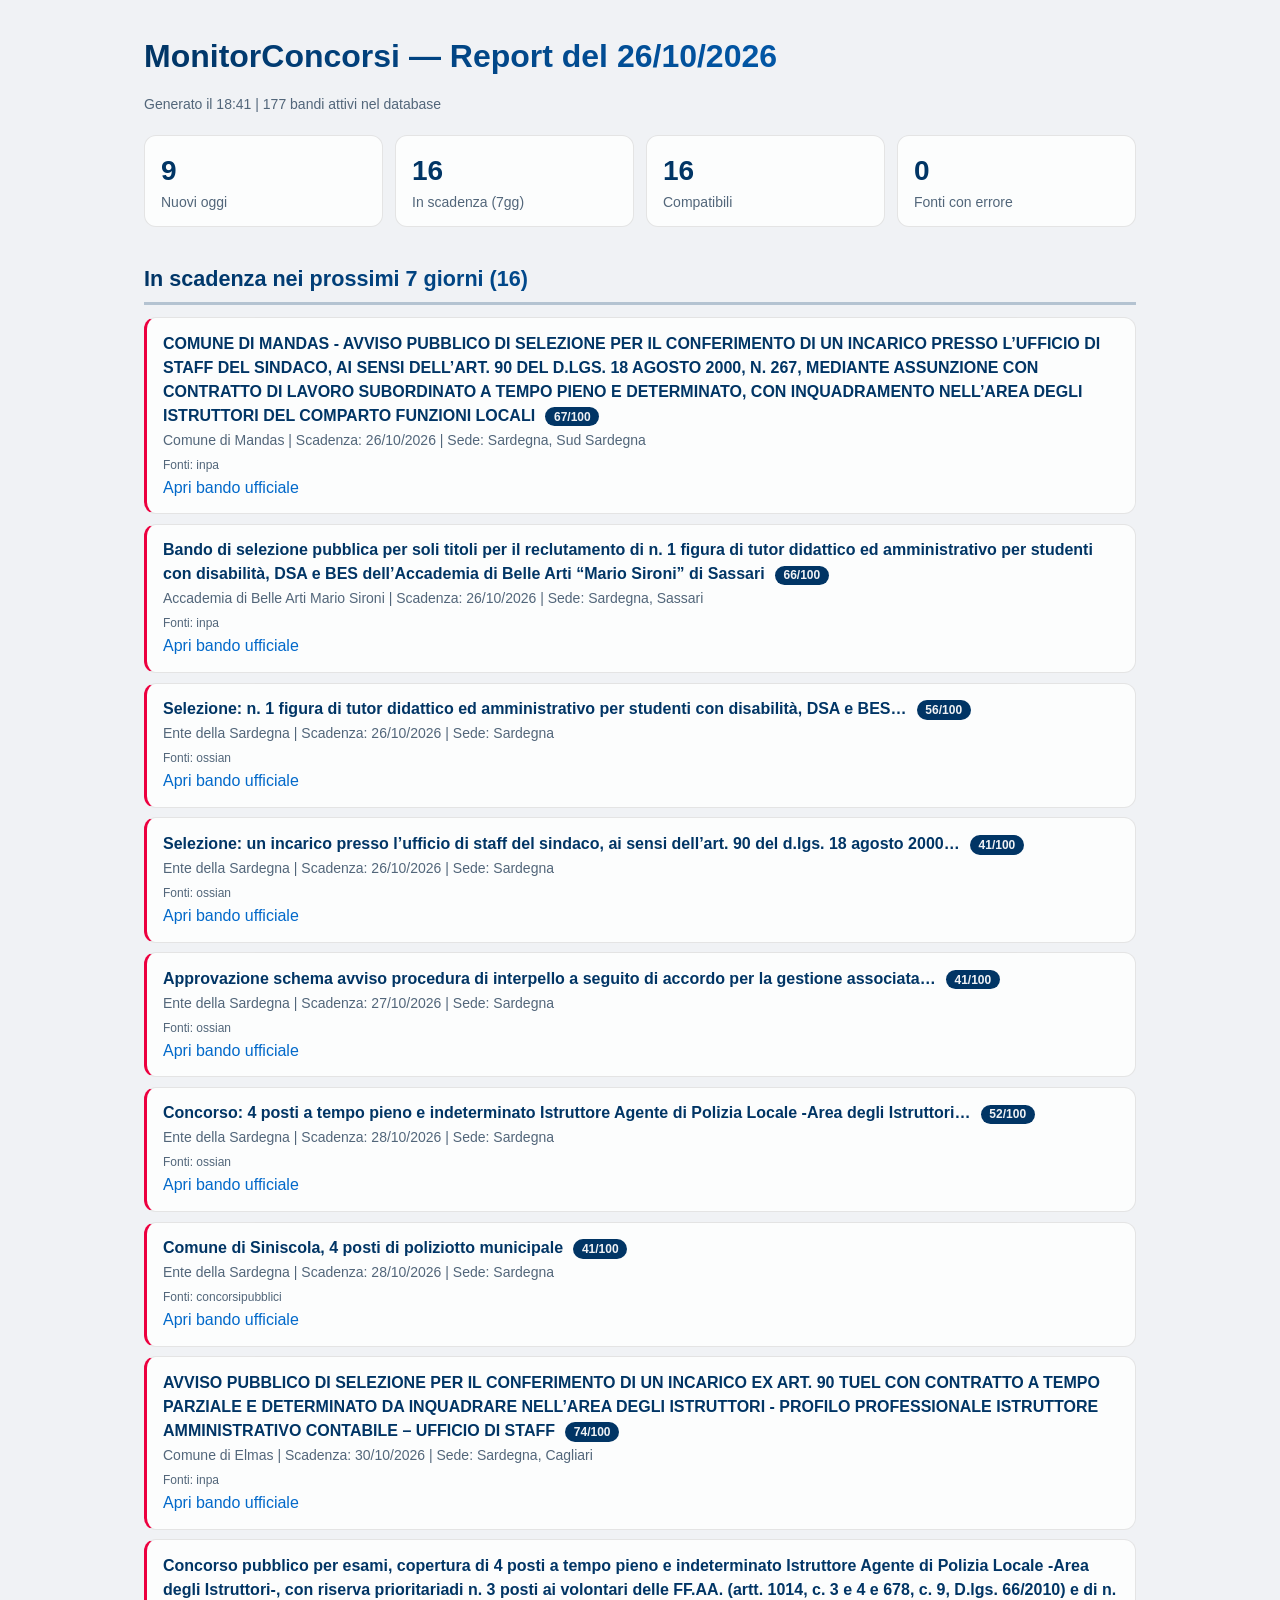
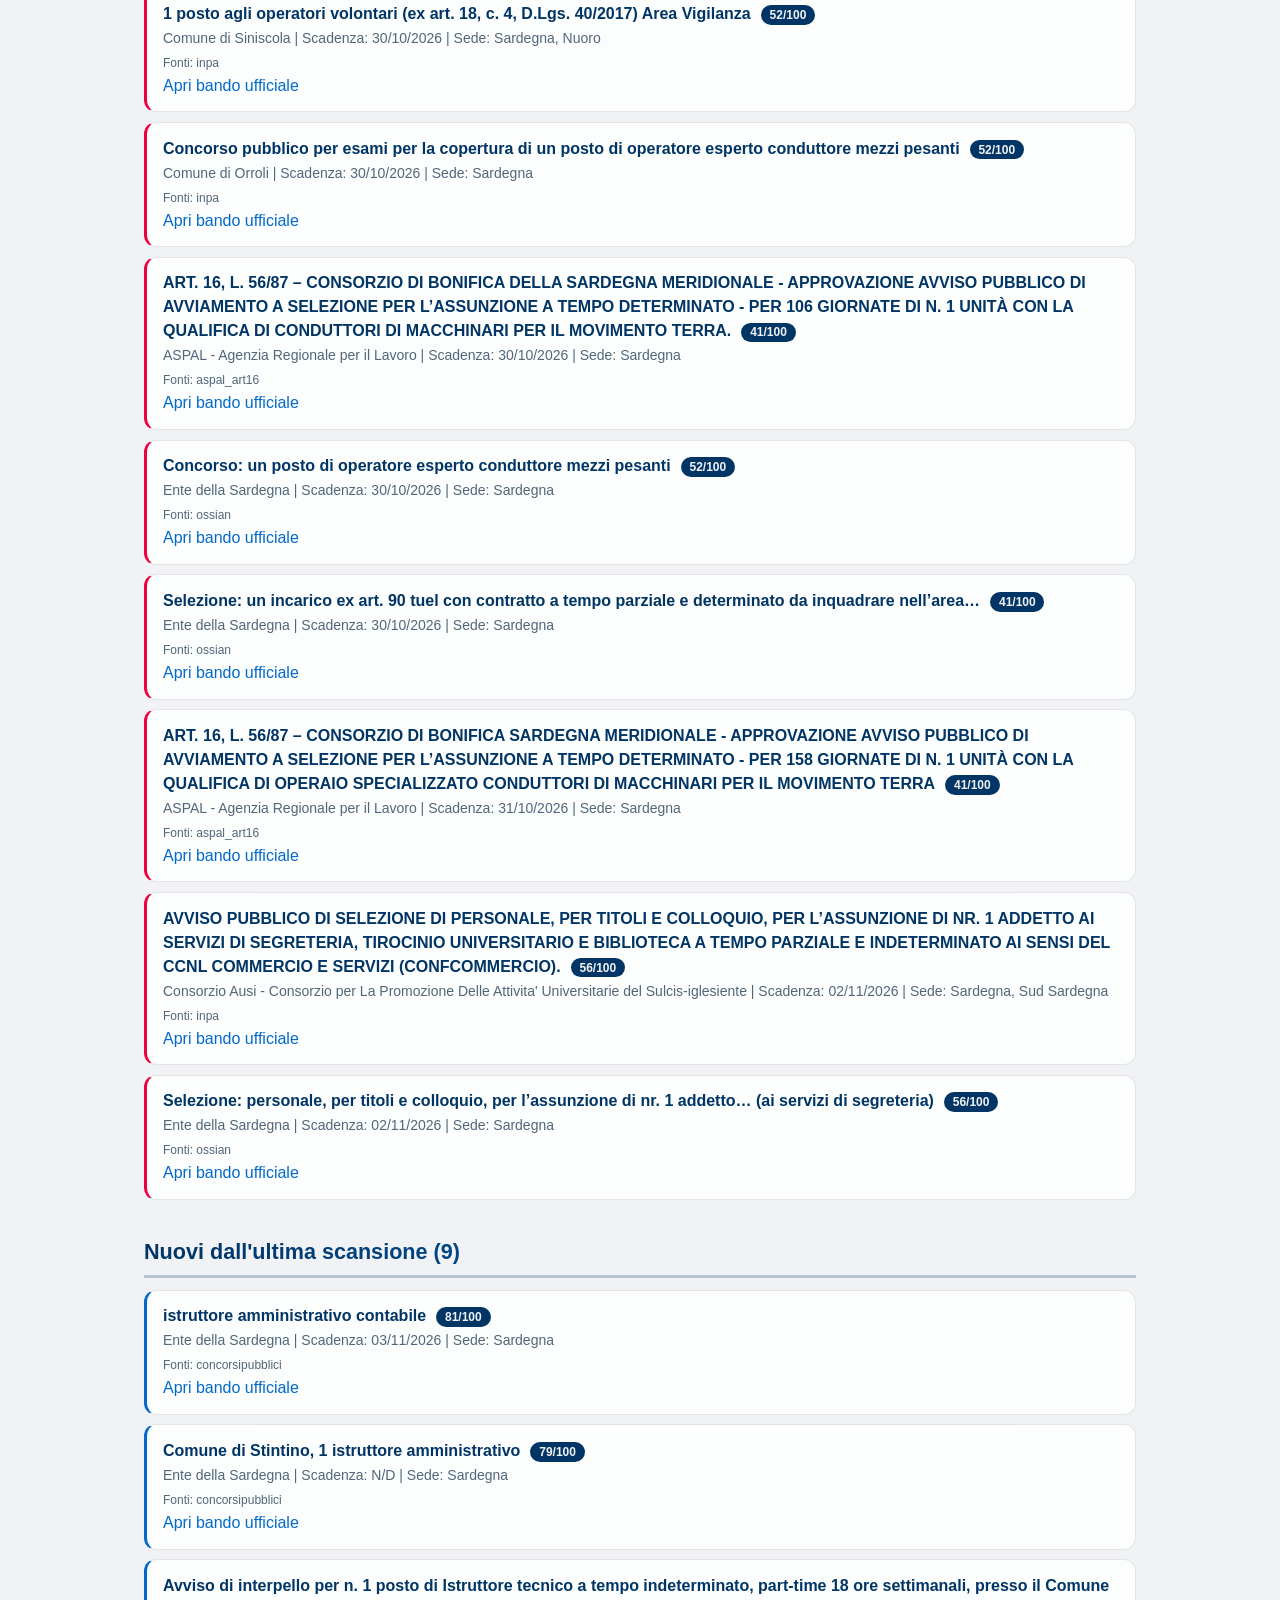
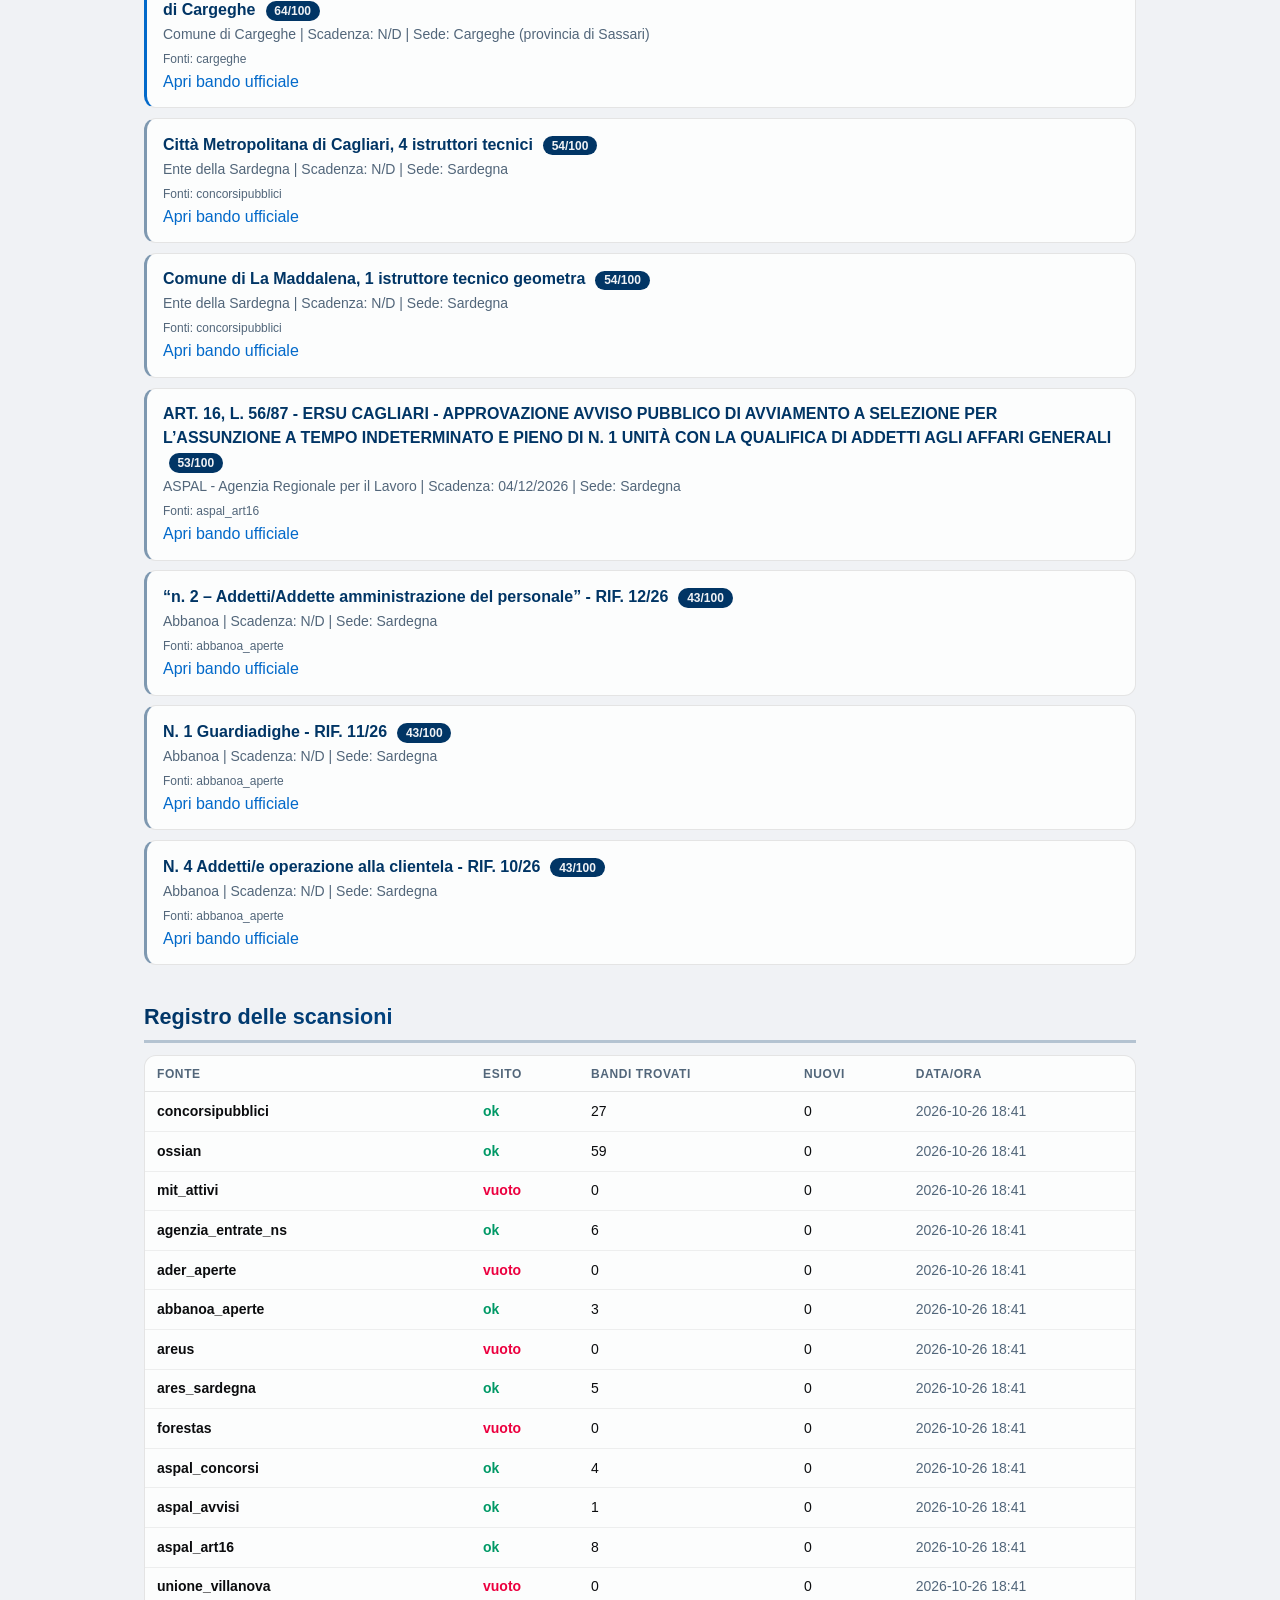
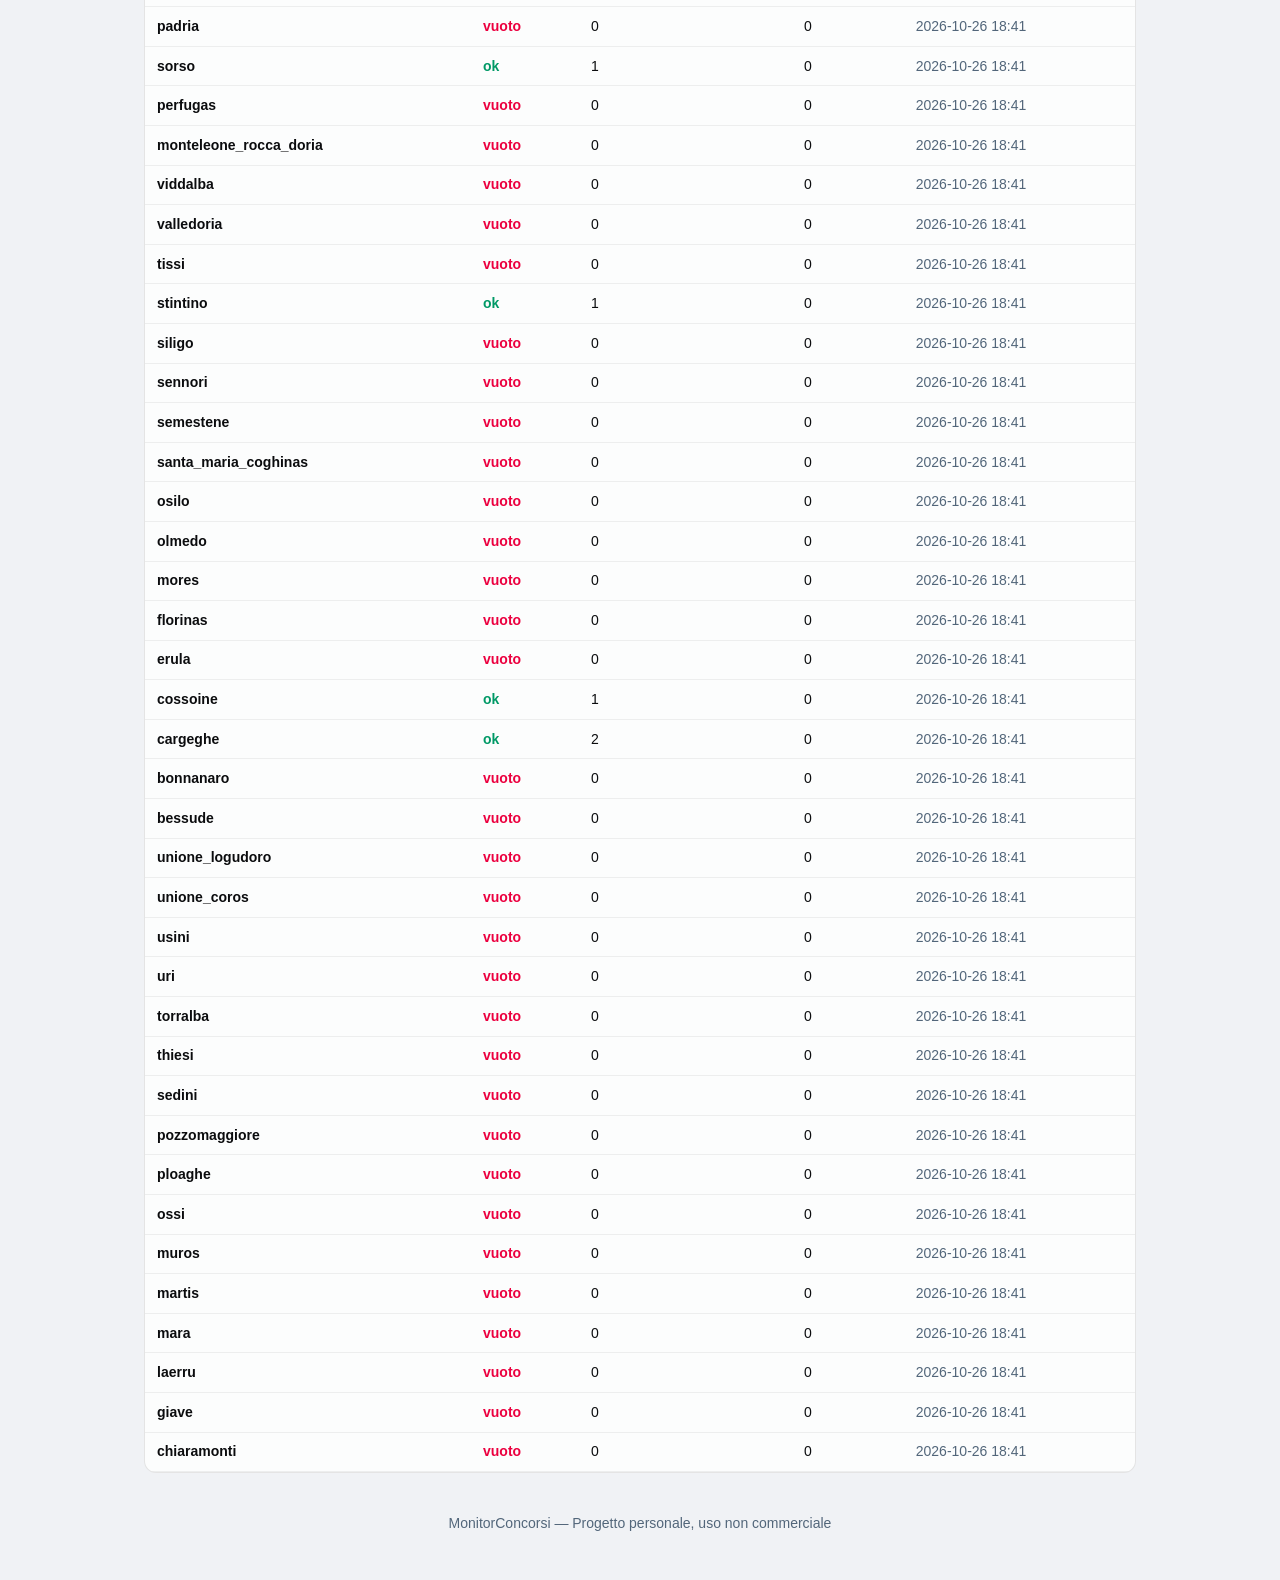
==== commit d9590050: "Scansione del 2026-10-26" ====
--- a/data/report_giornaliero.html
+++ b/data/report_giornaliero.html
@@ -46,12 +46,12 @@
 </head>
 <body>
     <h1>MonitorConcorsi — Report del 26/10/2026</h1>
-    <p class="meta">Generato il 18:22 | 177 bandi attivi nel database</p>
+    <p class="meta">Generato il 18:41 | 177 bandi attivi nel database</p>
     
     <div class="stats">
-        <div class="stat"><strong>10</strong>Nuovi oggi</div>
+        <div class="stat"><strong>9</strong>Nuovi oggi</div>
         <div class="stat"><strong>16</strong>In scadenza (7gg)</div>
-        <div class="stat"><strong>17</strong>Compatibili</div>
+        <div class="stat"><strong>16</strong>Compatibili</div>
         <div class="stat"><strong>0</strong>Fonti con errore</div>
     </div>
 
@@ -232,7 +232,7 @@
             <span class="fonte">Fonti: ossian</span><br>
             <a href="https://ossian.cloud/concorsi/concorso/0ab64ad5dbb647f099b05da3d754b714.html" target="_blank" rel="noopener">Apri bando ufficiale</a>
         </div>
-    <h2>Nuovi dall'ultima scansione (10)</h2>
+    <h2>Nuovi dall'ultima scansione (9)</h2>
         <div class="bando alto">
             <strong>istruttore amministrativo contabile</strong>
             <span class="punteggio">81/100</span><br>
@@ -265,17 +265,6 @@
             </span><br>
             <span class="fonte">Fonti: cargeghe</span><br>
             <a href="https://comune.cargeghe.ss.it/notizie/3661947/avviso-interpello-n-1-posto-istruttore-tecnico" target="_blank" rel="noopener">Apri bando ufficiale</a>
-        </div>
-        <div class="bando ">
-            <strong>Avviso pubblico rivolto al personale dipendente delle pubbliche amministrazioni di cui all’art. 1, comma 2, D.Lgs. 165/2001 e non appartenente al sistema Regione della Sardegna, finalizzato all’acquisizione di manifestazioni di interesse per la copertura di n. 46 unità di personale di cat. C e D da</strong>
-            <span class="punteggio">54/100</span><br>
-            <span class="meta">
-                ASPAL - Agenzia Regionale per il Lavoro |
-                Scadenza: N/D |
-                Sede: Sardegna
-            </span><br>
-            <span class="fonte">Fonti: aspal_concorsi</span><br>
-            <a href="https://agenziaregionaleperillavoro.regione.sardegna.it/j/v/2362?s=44&amp;v=9&amp;c=93502&amp;c1=4920&amp;id=117550&amp;tipoconc=1" target="_blank" rel="noopener">Apri bando ufficiale</a>
         </div>
         <div class="bando ">
             <strong>Città Metropolitana di Cagliari, 4 istruttori tecnici</strong>
@@ -354,350 +343,350 @@
             <td class="ok">ok</td>
             <td>27</td>
             <td>0</td>
-            <td class="meta">2026-10-26 18:22</td>
+            <td class="meta">2026-10-26 18:41</td>
         </tr>
         <tr>
             <td><strong>ossian</strong></td>
             <td class="ok">ok</td>
             <td>59</td>
             <td>0</td>
-            <td class="meta">2026-10-26 18:22</td>
+            <td class="meta">2026-10-26 18:41</td>
         </tr>
         <tr>
             <td><strong>mit_attivi</strong></td>
             <td class="errore-fonte">vuoto</td>
             <td>0</td>
             <td>0</td>
-            <td class="meta">2026-10-26 18:22</td>
+            <td class="meta">2026-10-26 18:41</td>
         </tr>
         <tr>
             <td><strong>agenzia_entrate_ns</strong></td>
             <td class="ok">ok</td>
             <td>6</td>
             <td>0</td>
-            <td class="meta">2026-10-26 18:22</td>
+            <td class="meta">2026-10-26 18:41</td>
         </tr>
         <tr>
             <td><strong>ader_aperte</strong></td>
             <td class="errore-fonte">vuoto</td>
             <td>0</td>
             <td>0</td>
-            <td class="meta">2026-10-26 18:22</td>
+            <td class="meta">2026-10-26 18:41</td>
         </tr>
         <tr>
             <td><strong>abbanoa_aperte</strong></td>
             <td class="ok">ok</td>
             <td>3</td>
             <td>0</td>
-            <td class="meta">2026-10-26 18:22</td>
+            <td class="meta">2026-10-26 18:41</td>
         </tr>
         <tr>
             <td><strong>areus</strong></td>
             <td class="errore-fonte">vuoto</td>
             <td>0</td>
             <td>0</td>
-            <td class="meta">2026-10-26 18:22</td>
+            <td class="meta">2026-10-26 18:41</td>
         </tr>
         <tr>
             <td><strong>ares_sardegna</strong></td>
             <td class="ok">ok</td>
             <td>5</td>
             <td>0</td>
-            <td class="meta">2026-10-26 18:22</td>
+            <td class="meta">2026-10-26 18:41</td>
         </tr>
         <tr>
             <td><strong>forestas</strong></td>
             <td class="errore-fonte">vuoto</td>
             <td>0</td>
             <td>0</td>
-            <td class="meta">2026-10-26 18:22</td>
+            <td class="meta">2026-10-26 18:41</td>
         </tr>
         <tr>
             <td><strong>aspal_concorsi</strong></td>
             <td class="ok">ok</td>
             <td>4</td>
             <td>0</td>
-            <td class="meta">2026-10-26 18:22</td>
+            <td class="meta">2026-10-26 18:41</td>
         </tr>
         <tr>
             <td><strong>aspal_avvisi</strong></td>
             <td class="ok">ok</td>
             <td>1</td>
             <td>0</td>
-            <td class="meta">2026-10-26 18:22</td>
+            <td class="meta">2026-10-26 18:41</td>
         </tr>
         <tr>
             <td><strong>aspal_art16</strong></td>
             <td class="ok">ok</td>
             <td>8</td>
             <td>0</td>
-            <td class="meta">2026-10-26 18:22</td>
+            <td class="meta">2026-10-26 18:41</td>
         </tr>
         <tr>
             <td><strong>unione_villanova</strong></td>
             <td class="errore-fonte">vuoto</td>
             <td>0</td>
             <td>0</td>
-            <td class="meta">2026-10-26 18:22</td>
+            <td class="meta">2026-10-26 18:41</td>
         </tr>
         <tr>
             <td><strong>padria</strong></td>
             <td class="errore-fonte">vuoto</td>
             <td>0</td>
             <td>0</td>
-            <td class="meta">2026-10-26 18:22</td>
+            <td class="meta">2026-10-26 18:41</td>
         </tr>
         <tr>
             <td><strong>sorso</strong></td>
             <td class="ok">ok</td>
             <td>1</td>
             <td>0</td>
-            <td class="meta">2026-10-26 18:22</td>
+            <td class="meta">2026-10-26 18:41</td>
         </tr>
         <tr>
             <td><strong>perfugas</strong></td>
             <td class="errore-fonte">vuoto</td>
             <td>0</td>
             <td>0</td>
-            <td class="meta">2026-10-26 18:22</td>
+            <td class="meta">2026-10-26 18:41</td>
         </tr>
         <tr>
             <td><strong>monteleone_rocca_doria</strong></td>
             <td class="errore-fonte">vuoto</td>
             <td>0</td>
             <td>0</td>
-            <td class="meta">2026-10-26 18:22</td>
+            <td class="meta">2026-10-26 18:41</td>
         </tr>
         <tr>
             <td><strong>viddalba</strong></td>
             <td class="errore-fonte">vuoto</td>
             <td>0</td>
             <td>0</td>
-            <td class="meta">2026-10-26 18:22</td>
+            <td class="meta">2026-10-26 18:41</td>
         </tr>
         <tr>
             <td><strong>valledoria</strong></td>
             <td class="errore-fonte">vuoto</td>
             <td>0</td>
             <td>0</td>
-            <td class="meta">2026-10-26 18:22</td>
+            <td class="meta">2026-10-26 18:41</td>
         </tr>
         <tr>
             <td><strong>tissi</strong></td>
             <td class="errore-fonte">vuoto</td>
             <td>0</td>
             <td>0</td>
-            <td class="meta">2026-10-26 18:22</td>
+            <td class="meta">2026-10-26 18:41</td>
         </tr>
         <tr>
             <td><strong>stintino</strong></td>
             <td class="ok">ok</td>
             <td>1</td>
             <td>0</td>
-            <td class="meta">2026-10-26 18:22</td>
+            <td class="meta">2026-10-26 18:41</td>
         </tr>
         <tr>
             <td><strong>siligo</strong></td>
             <td class="errore-fonte">vuoto</td>
             <td>0</td>
             <td>0</td>
-            <td class="meta">2026-10-26 18:22</td>
+            <td class="meta">2026-10-26 18:41</td>
         </tr>
         <tr>
             <td><strong>sennori</strong></td>
             <td class="errore-fonte">vuoto</td>
             <td>0</td>
             <td>0</td>
-            <td class="meta">2026-10-26 18:22</td>
+            <td class="meta">2026-10-26 18:41</td>
         </tr>
         <tr>
             <td><strong>semestene</strong></td>
             <td class="errore-fonte">vuoto</td>
             <td>0</td>
             <td>0</td>
-            <td class="meta">2026-10-26 18:22</td>
+            <td class="meta">2026-10-26 18:41</td>
         </tr>
         <tr>
             <td><strong>santa_maria_coghinas</strong></td>
             <td class="errore-fonte">vuoto</td>
             <td>0</td>
             <td>0</td>
-            <td class="meta">2026-10-26 18:22</td>
+            <td class="meta">2026-10-26 18:41</td>
         </tr>
         <tr>
             <td><strong>osilo</strong></td>
             <td class="errore-fonte">vuoto</td>
             <td>0</td>
             <td>0</td>
-            <td class="meta">2026-10-26 18:22</td>
+            <td class="meta">2026-10-26 18:41</td>
         </tr>
         <tr>
             <td><strong>olmedo</strong></td>
             <td class="errore-fonte">vuoto</td>
             <td>0</td>
             <td>0</td>
-            <td class="meta">2026-10-26 18:22</td>
+            <td class="meta">2026-10-26 18:41</td>
         </tr>
         <tr>
             <td><strong>mores</strong></td>
             <td class="errore-fonte">vuoto</td>
             <td>0</td>
             <td>0</td>
-            <td class="meta">2026-10-26 18:22</td>
+            <td class="meta">2026-10-26 18:41</td>
         </tr>
         <tr>
             <td><strong>florinas</strong></td>
             <td class="errore-fonte">vuoto</td>
             <td>0</td>
             <td>0</td>
-            <td class="meta">2026-10-26 18:22</td>
+            <td class="meta">2026-10-26 18:41</td>
         </tr>
         <tr>
             <td><strong>erula</strong></td>
             <td class="errore-fonte">vuoto</td>
             <td>0</td>
             <td>0</td>
-            <td class="meta">2026-10-26 18:22</td>
+            <td class="meta">2026-10-26 18:41</td>
         </tr>
         <tr>
             <td><strong>cossoine</strong></td>
             <td class="ok">ok</td>
             <td>1</td>
             <td>0</td>
-            <td class="meta">2026-10-26 18:22</td>
+            <td class="meta">2026-10-26 18:41</td>
         </tr>
         <tr>
             <td><strong>cargeghe</strong></td>
             <td class="ok">ok</td>
             <td>2</td>
             <td>0</td>
-            <td class="meta">2026-10-26 18:22</td>
+            <td class="meta">2026-10-26 18:41</td>
         </tr>
         <tr>
             <td><strong>bonnanaro</strong></td>
             <td class="errore-fonte">vuoto</td>
             <td>0</td>
             <td>0</td>
-            <td class="meta">2026-10-26 18:22</td>
+            <td class="meta">2026-10-26 18:41</td>
         </tr>
         <tr>
             <td><strong>bessude</strong></td>
             <td class="errore-fonte">vuoto</td>
             <td>0</td>
             <td>0</td>
-            <td class="meta">2026-10-26 18:22</td>
+            <td class="meta">2026-10-26 18:41</td>
         </tr>
         <tr>
             <td><strong>unione_logudoro</strong></td>
             <td class="errore-fonte">vuoto</td>
             <td>0</td>
             <td>0</td>
-            <td class="meta">2026-10-26 18:22</td>
+            <td class="meta">2026-10-26 18:41</td>
         </tr>
         <tr>
             <td><strong>unione_coros</strong></td>
             <td class="errore-fonte">vuoto</td>
             <td>0</td>
             <td>0</td>
-            <td class="meta">2026-10-26 18:22</td>
+            <td class="meta">2026-10-26 18:41</td>
         </tr>
         <tr>
             <td><strong>usini</strong></td>
             <td class="errore-fonte">vuoto</td>
             <td>0</td>
             <td>0</td>
-            <td class="meta">2026-10-26 18:22</td>
+            <td class="meta">2026-10-26 18:41</td>
         </tr>
         <tr>
             <td><strong>uri</strong></td>
             <td class="errore-fonte">vuoto</td>
             <td>0</td>
             <td>0</td>
-            <td class="meta">2026-10-26 18:22</td>
+            <td class="meta">2026-10-26 18:41</td>
         </tr>
         <tr>
             <td><strong>torralba</strong></td>
             <td class="errore-fonte">vuoto</td>
             <td>0</td>
             <td>0</td>
-            <td class="meta">2026-10-26 18:22</td>
+            <td class="meta">2026-10-26 18:41</td>
         </tr>
         <tr>
             <td><strong>thiesi</strong></td>
             <td class="errore-fonte">vuoto</td>
             <td>0</td>
             <td>0</td>
-            <td class="meta">2026-10-26 18:22</td>
+            <td class="meta">2026-10-26 18:41</td>
         </tr>
         <tr>
             <td><strong>sedini</strong></td>
             <td class="errore-fonte">vuoto</td>
             <td>0</td>
             <td>0</td>
-            <td class="meta">2026-10-26 18:22</td>
+            <td class="meta">2026-10-26 18:41</td>
         </tr>
         <tr>
             <td><strong>pozzomaggiore</strong></td>
             <td class="errore-fonte">vuoto</td>
             <td>0</td>
             <td>0</td>
-            <td class="meta">2026-10-26 18:22</td>
+            <td class="meta">2026-10-26 18:41</td>
         </tr>
         <tr>
             <td><strong>ploaghe</strong></td>
             <td class="errore-fonte">vuoto</td>
             <td>0</td>
             <td>0</td>
-            <td class="meta">2026-10-26 18:22</td>
+            <td class="meta">2026-10-26 18:41</td>
         </tr>
         <tr>
             <td><strong>ossi</strong></td>
             <td class="errore-fonte">vuoto</td>
             <td>0</td>
             <td>0</td>
-            <td class="meta">2026-10-26 18:22</td>
+            <td class="meta">2026-10-26 18:41</td>
         </tr>
         <tr>
             <td><strong>muros</strong></td>
             <td class="errore-fonte">vuoto</td>
             <td>0</td>
             <td>0</td>
-            <td class="meta">2026-10-26 18:22</td>
+            <td class="meta">2026-10-26 18:41</td>
         </tr>
         <tr>
             <td><strong>martis</strong></td>
             <td class="errore-fonte">vuoto</td>
             <td>0</td>
             <td>0</td>
-            <td class="meta">2026-10-26 18:22</td>
+            <td class="meta">2026-10-26 18:41</td>
         </tr>
         <tr>
             <td><strong>mara</strong></td>
             <td class="errore-fonte">vuoto</td>
             <td>0</td>
             <td>0</td>
-            <td class="meta">2026-10-26 18:22</td>
+            <td class="meta">2026-10-26 18:41</td>
         </tr>
         <tr>
             <td><strong>laerru</strong></td>
             <td class="errore-fonte">vuoto</td>
             <td>0</td>
             <td>0</td>
-            <td class="meta">2026-10-26 18:22</td>
+            <td class="meta">2026-10-26 18:41</td>
         </tr>
         <tr>
             <td><strong>giave</strong></td>
             <td class="errore-fonte">vuoto</td>
             <td>0</td>
             <td>0</td>
-            <td class="meta">2026-10-26 18:22</td>
+            <td class="meta">2026-10-26 18:41</td>
         </tr>
         <tr>
             <td><strong>chiaramonti</strong></td>
             <td class="errore-fonte">vuoto</td>
             <td>0</td>
             <td>0</td>
-            <td class="meta">2026-10-26 18:22</td>
+            <td class="meta">2026-10-26 18:41</td>
         </tr>
     </table></div>
     
